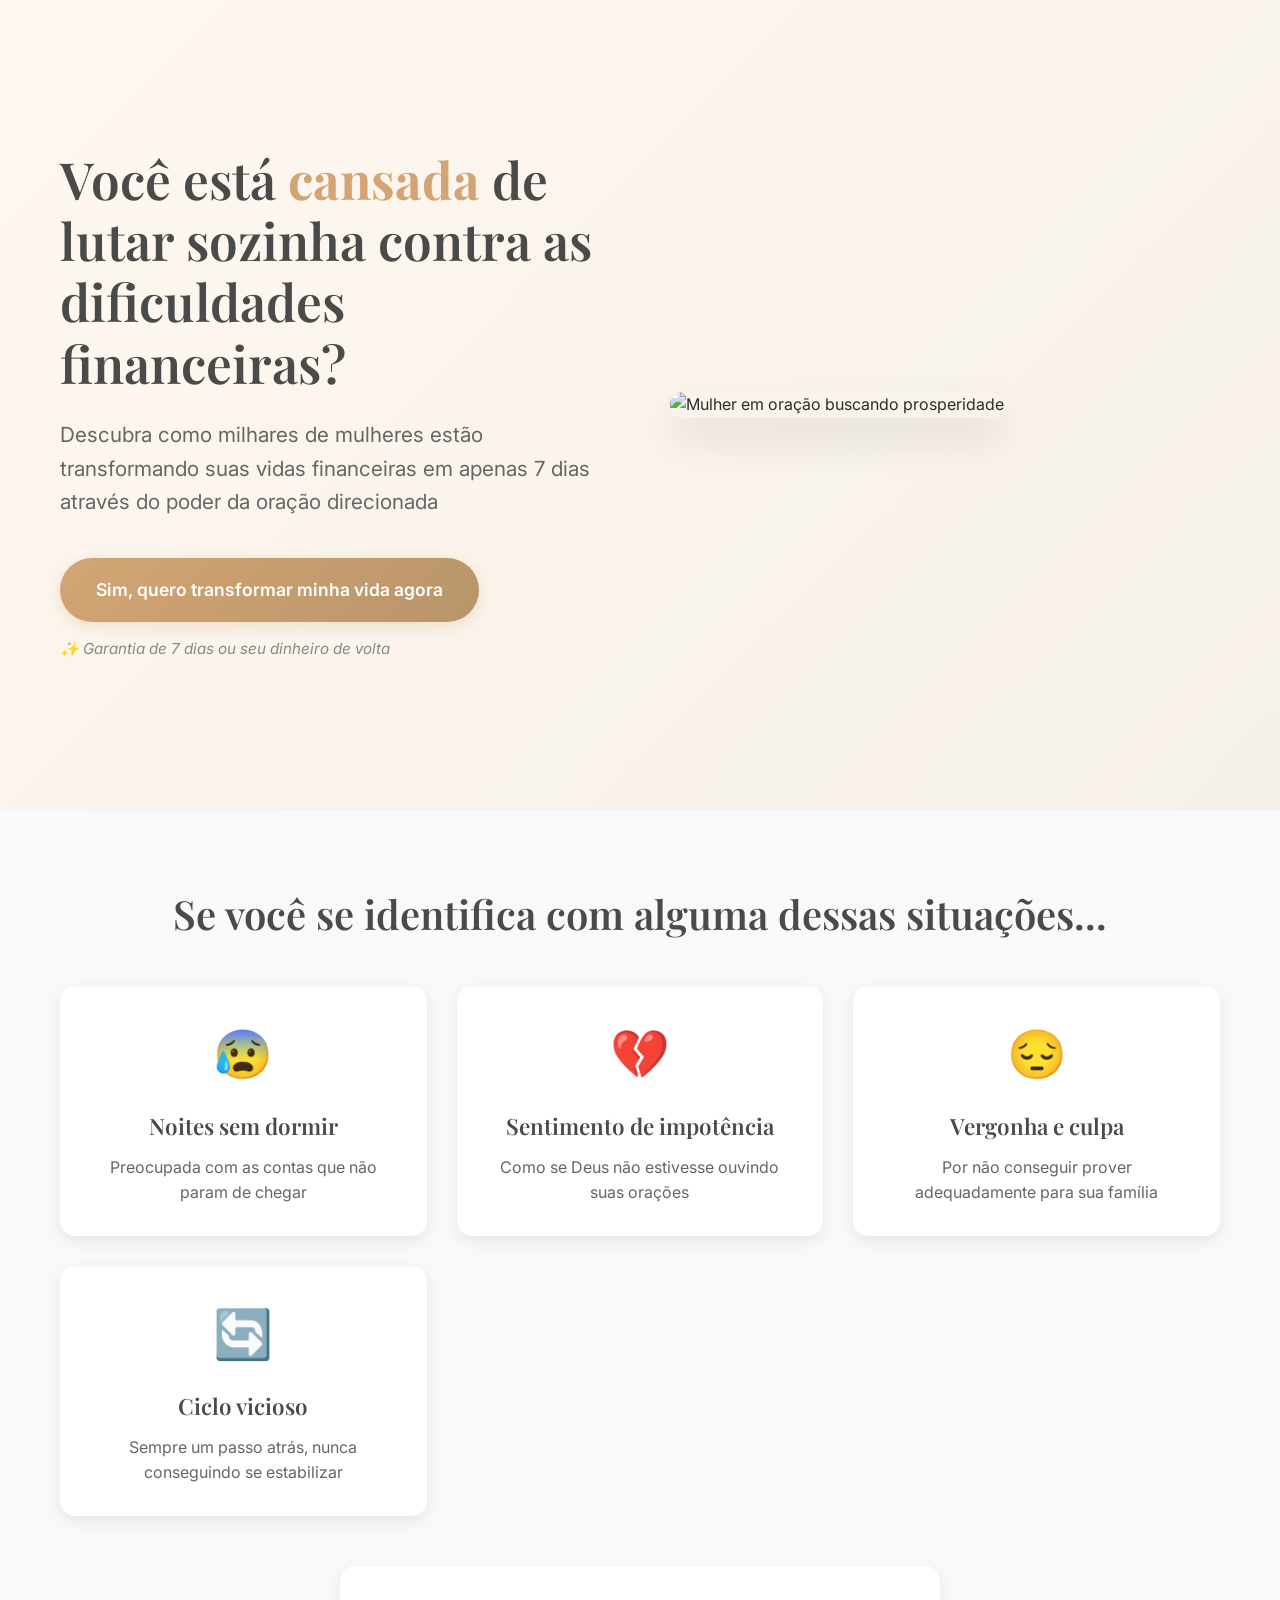
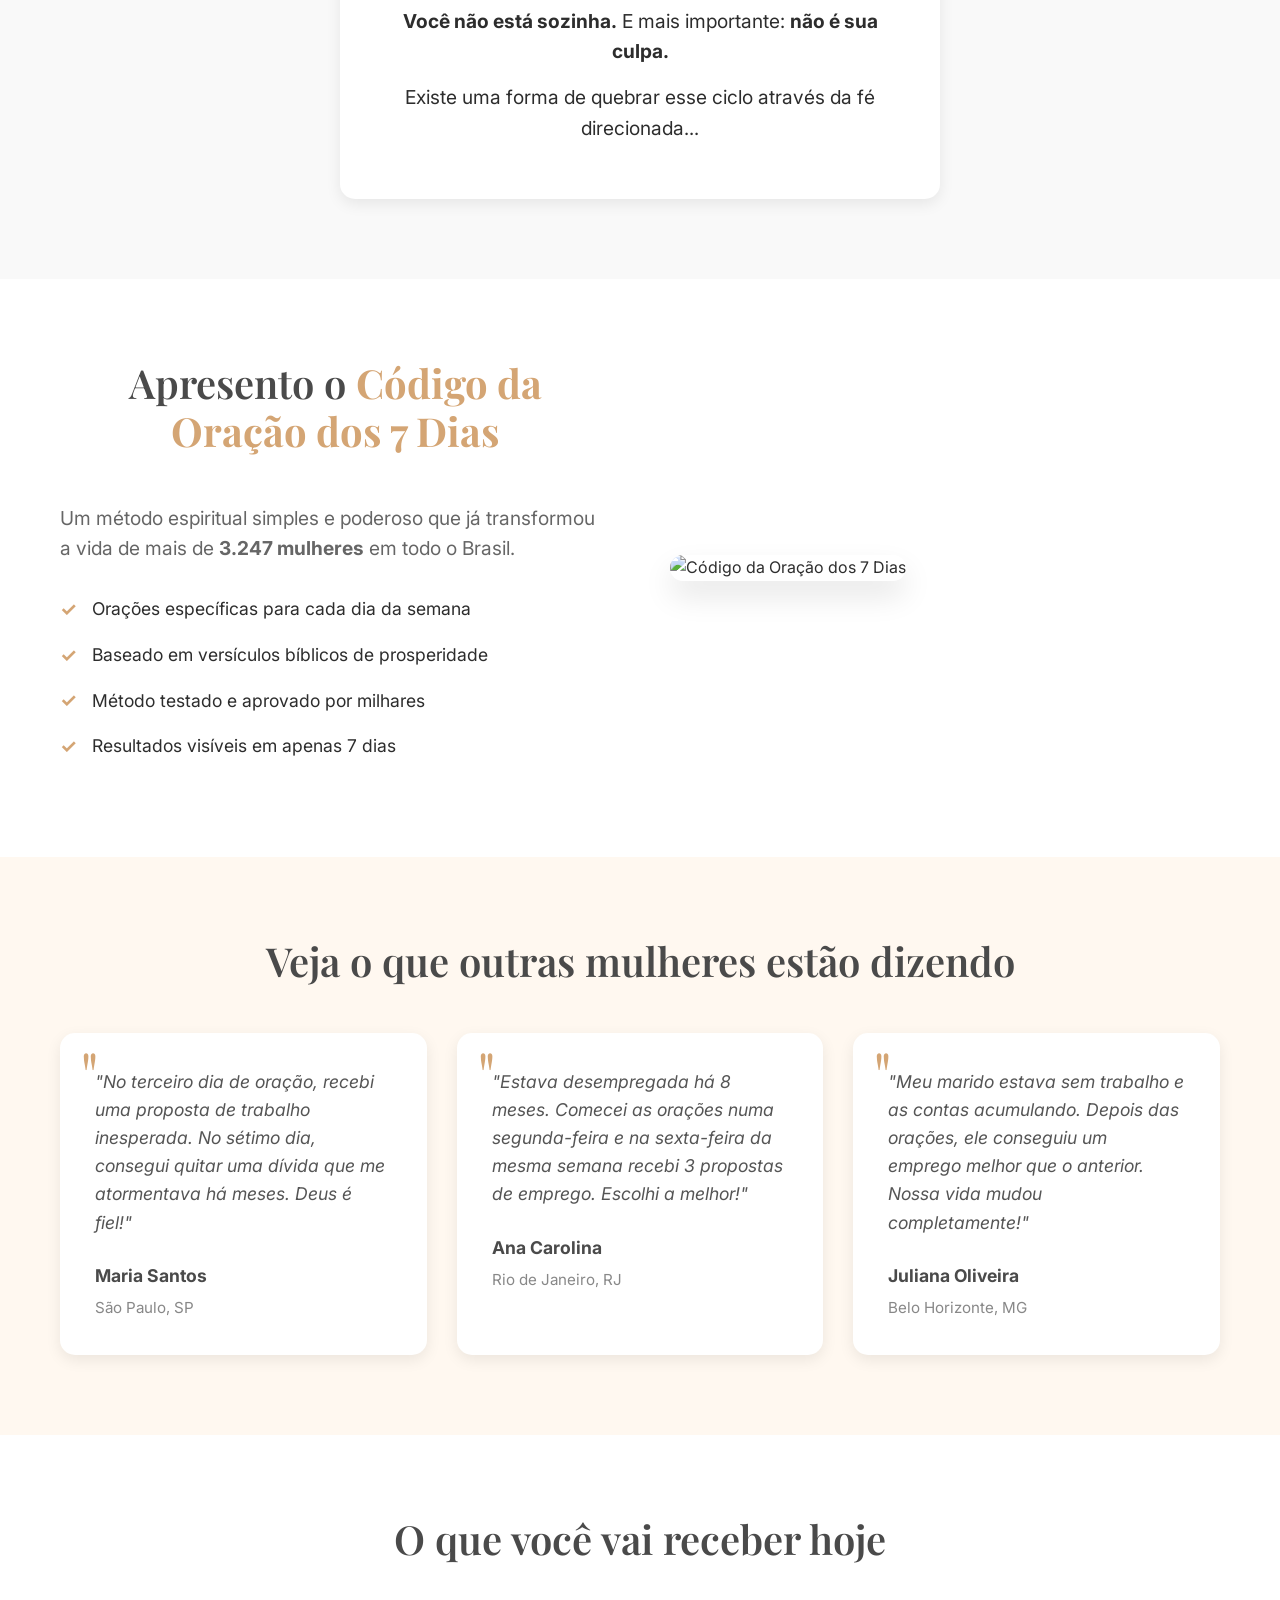
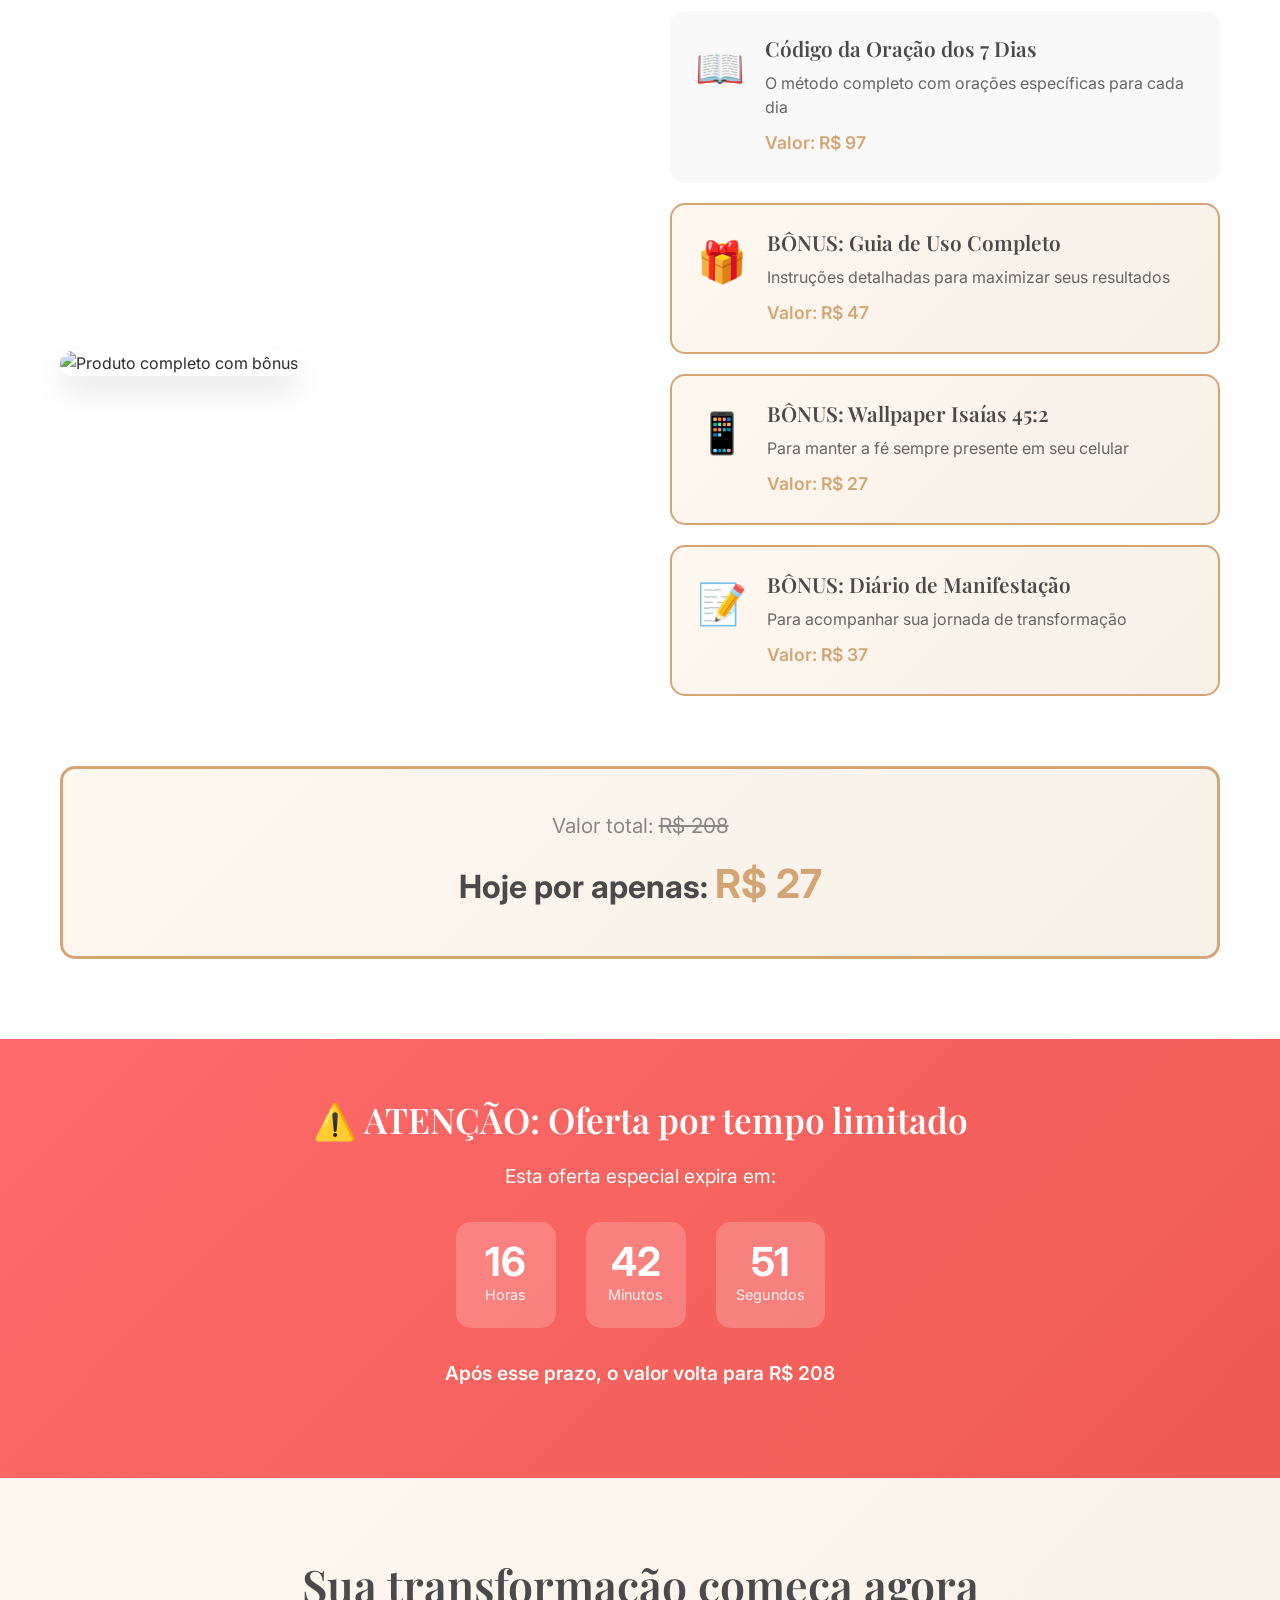
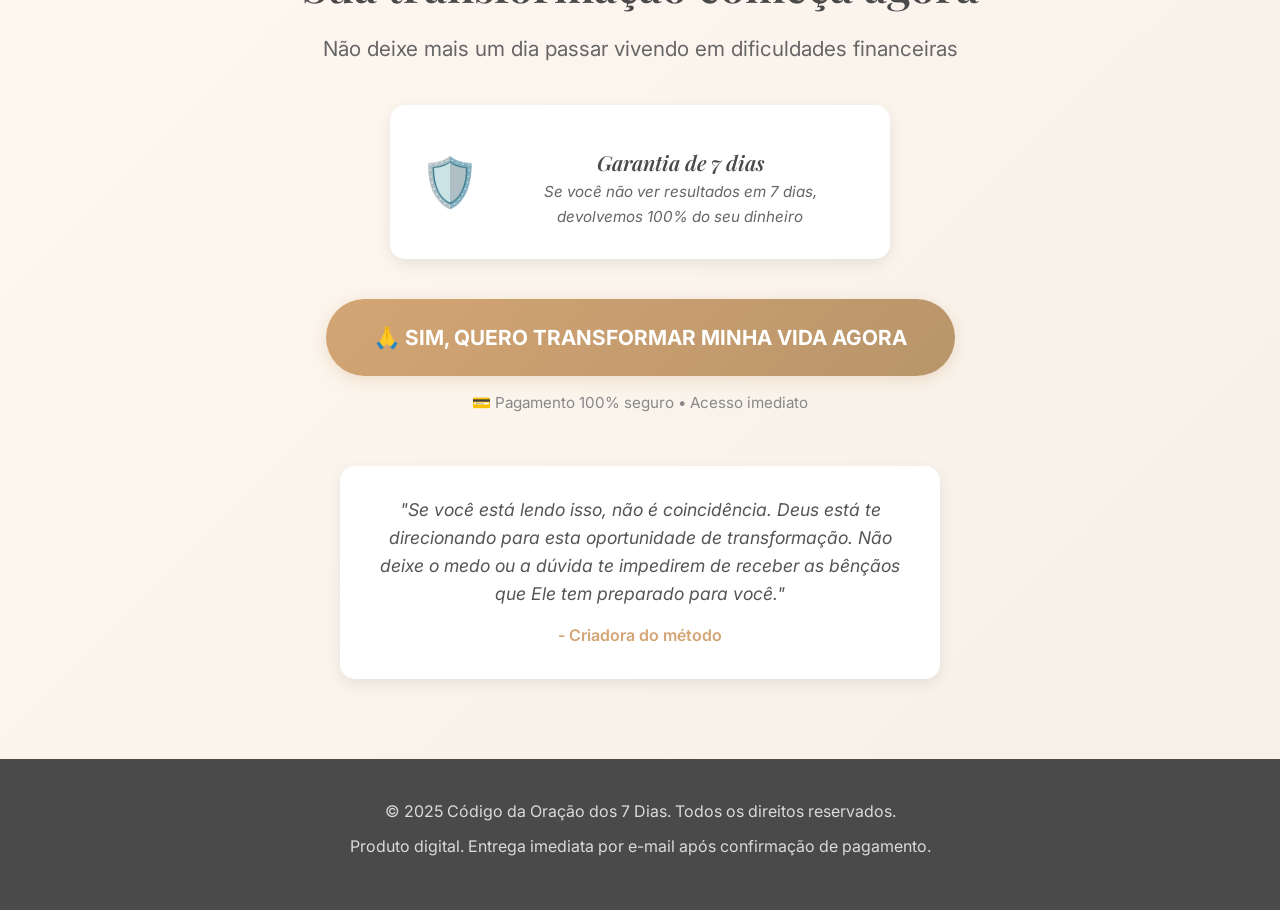
==== index.html @ 69d4fb16 "Add files via upload" ====
<!DOCTYPE html>
<html lang="pt-br">
<head>
    <meta charset="UTF-8">
    <meta name="viewport" content="width=device-width, initial-scale=1.0">
    <title>Código da Oração dos 7 Dias - Desbloqueie sua Prosperidade com Fé</title>
    <meta name="description" content="Transforme sua vida financeira em 7 dias através da fé. Método espiritual comprovado para mulheres que buscam prosperidade e libertação financeira.">
    <link rel="stylesheet" href="style.css">
    <link rel="preconnect" href="https://fonts.googleapis.com">
    <link rel="preconnect" href="https://fonts.gstatic.com" crossorigin>
    <link href="https://fonts.googleapis.com/css2?family=Inter:wght@300;400;500;600;700&family=Playfair+Display:wght@400;500;600;700&display=swap" rel="stylesheet">
</head>
<body>
    <!-- Header Hero Section -->
    <header class="hero">
        <div class="container">
            <div class="hero-content">
                <div class="hero-text">
                    <h1 class="hero-title">
                        Você está <span class="highlight">cansada</span> de lutar sozinha contra as dificuldades financeiras?
                    </h1>
                    <p class="hero-subtitle">
                        Descubra como milhares de mulheres estão transformando suas vidas financeiras em apenas 7 dias através do poder da oração direcionada
                    </p>
                    <div class="hero-cta">
                        <a href="#oferta" class="btn-primary">
                            Sim, quero transformar minha vida agora
                        </a>
                        <p class="guarantee-text">✨ Garantia de 7 dias ou seu dinheiro de volta</p>
                    </div>
                </div>
                <div class="hero-image">
                    <img src="images/mulher-orando.png" alt="Mulher em oração buscando prosperidade" class="hero-img">
                </div>
            </div>
        </div>
    </header>

    <!-- Problem Section -->
    <section class="problem">
        <div class="container">
            <h2 class="section-title">Se você se identifica com alguma dessas situações...</h2>
            <div class="problem-grid">
                <div class="problem-item">
                    <div class="problem-icon">😰</div>
                    <h3>Noites sem dormir</h3>
                    <p>Preocupada com as contas que não param de chegar</p>
                </div>
                <div class="problem-item">
                    <div class="problem-icon">💔</div>
                    <h3>Sentimento de impotência</h3>
                    <p>Como se Deus não estivesse ouvindo suas orações</p>
                </div>
                <div class="problem-item">
                    <div class="problem-icon">😔</div>
                    <h3>Vergonha e culpa</h3>
                    <p>Por não conseguir prover adequadamente para sua família</p>
                </div>
                <div class="problem-item">
                    <div class="problem-icon">🔄</div>
                    <h3>Ciclo vicioso</h3>
                    <p>Sempre um passo atrás, nunca conseguindo se estabilizar</p>
                </div>
            </div>
            <div class="problem-conclusion">
                <p><strong>Você não está sozinha.</strong> E mais importante: <strong>não é sua culpa.</strong></p>
                <p>Existe uma forma de quebrar esse ciclo através da fé direcionada...</p>
            </div>
        </div>
    </section>

    <!-- Solution Section -->
    <section class="solution">
        <div class="container">
            <div class="solution-content">
                <div class="solution-text">
                    <h2 class="section-title">Apresento o <span class="highlight">Código da Oração dos 7 Dias</span></h2>
                    <p class="solution-description">
                        Um método espiritual simples e poderoso que já transformou a vida de mais de <strong>3.247 mulheres</strong> em todo o Brasil.
                    </p>
                    <div class="solution-benefits">
                        <div class="benefit-item">
                            <span class="check">✓</span>
                            <span>Orações específicas para cada dia da semana</span>
                        </div>
                        <div class="benefit-item">
                            <span class="check">✓</span>
                            <span>Baseado em versículos bíblicos de prosperidade</span>
                        </div>
                        <div class="benefit-item">
                            <span class="check">✓</span>
                            <span>Método testado e aprovado por milhares</span>
                        </div>
                        <div class="benefit-item">
                            <span class="check">✓</span>
                            <span>Resultados visíveis em apenas 7 dias</span>
                        </div>
                    </div>
                </div>
                <div class="solution-image">
                    <img src="images/produto-principal.png" alt="Código da Oração dos 7 Dias" class="product-img">
                </div>
            </div>
        </div>
    </section>

    <!-- Testimonials Section -->
    <section class="testimonials">
        <div class="container">
            <h2 class="section-title">Veja o que outras mulheres estão dizendo</h2>
            <div class="testimonials-grid">
                <div class="testimonial">
                    <div class="testimonial-content">
                        <p>"No terceiro dia de oração, recebi uma proposta de trabalho inesperada. No sétimo dia, consegui quitar uma dívida que me atormentava há meses. Deus é fiel!"</p>
                    </div>
                    <div class="testimonial-author">
                        <div class="author-info">
                            <h4>Maria Santos</h4>
                            <span>São Paulo, SP</span>
                        </div>
                    </div>
                </div>
                <div class="testimonial">
                    <div class="testimonial-content">
                        <p>"Estava desempregada há 8 meses. Comecei as orações numa segunda-feira e na sexta-feira da mesma semana recebi 3 propostas de emprego. Escolhi a melhor!"</p>
                    </div>
                    <div class="testimonial-author">
                        <div class="author-info">
                            <h4>Ana Carolina</h4>
                            <span>Rio de Janeiro, RJ</span>
                        </div>
                    </div>
                </div>
                <div class="testimonial">
                    <div class="testimonial-content">
                        <p>"Meu marido estava sem trabalho e as contas acumulando. Depois das orações, ele conseguiu um emprego melhor que o anterior. Nossa vida mudou completamente!"</p>
                    </div>
                    <div class="testimonial-author">
                        <div class="author-info">
                            <h4>Juliana Oliveira</h4>
                            <span>Belo Horizonte, MG</span>
                        </div>
                    </div>
                </div>
            </div>
        </div>
    </section>

    <!-- What You Get Section -->
    <section class="what-you-get">
        <div class="container">
            <h2 class="section-title">O que você vai receber hoje</h2>
            <div class="products-showcase">
                <div class="main-product">
                    <img src="images/produto-completo.png" alt="Produto completo com bônus" class="showcase-img">
                </div>
                <div class="products-list">
                    <div class="product-item">
                        <div class="product-icon">📖</div>
                        <div class="product-details">
                            <h3>Código da Oração dos 7 Dias</h3>
                            <p>O método completo com orações específicas para cada dia</p>
                            <span class="product-value">Valor: R$ 97</span>
                        </div>
                    </div>
                    <div class="product-item bonus">
                        <div class="product-icon">🎁</div>
                        <div class="product-details">
                            <h3>BÔNUS: Guia de Uso Completo</h3>
                            <p>Instruções detalhadas para maximizar seus resultados</p>
                            <span class="product-value">Valor: R$ 47</span>
                        </div>
                    </div>
                    <div class="product-item bonus">
                        <div class="product-icon">📱</div>
                        <div class="product-details">
                            <h3>BÔNUS: Wallpaper Isaías 45:2</h3>
                            <p>Para manter a fé sempre presente em seu celular</p>
                            <span class="product-value">Valor: R$ 27</span>
                        </div>
                    </div>
                    <div class="product-item bonus">
                        <div class="product-icon">📝</div>
                        <div class="product-details">
                            <h3>BÔNUS: Diário de Manifestação</h3>
                            <p>Para acompanhar sua jornada de transformação</p>
                            <span class="product-value">Valor: R$ 37</span>
                        </div>
                    </div>
                </div>
            </div>
            <div class="total-value">
                <p class="original-price">Valor total: <span class="strike">R$ 208</span></p>
                <p class="current-price">Hoje por apenas: <span class="price">R$ 27</span></p>
            </div>
        </div>
    </section>

    <!-- Urgency Section -->
    <section class="urgency">
        <div class="container">
            <div class="urgency-content">
                <h2>⚠️ ATENÇÃO: Oferta por tempo limitado</h2>
                <p>Esta oferta especial expira em:</p>
                <div class="countdown">
                    <div class="countdown-item">
                        <span class="countdown-number" id="hours">23</span>
                        <span class="countdown-label">Horas</span>
                    </div>
                    <div class="countdown-item">
                        <span class="countdown-number" id="minutes">59</span>
                        <span class="countdown-label">Minutos</span>
                    </div>
                    <div class="countdown-item">
                        <span class="countdown-number" id="seconds">59</span>
                        <span class="countdown-label">Segundos</span>
                    </div>
                </div>
                <p class="urgency-warning">Após esse prazo, o valor volta para R$ 208</p>
            </div>
        </div>
    </section>

    <!-- Final CTA Section -->
    <section class="final-cta" id="oferta">
        <div class="container">
            <div class="cta-content">
                <h2>Sua transformação começa agora</h2>
                <p>Não deixe mais um dia passar vivendo em dificuldades financeiras</p>
                
                <div class="guarantee-box">
                    <div class="guarantee-icon">🛡️</div>
                    <div class="guarantee-text">
                        <h3>Garantia de 7 dias</h3>
                        <p>Se você não ver resultados em 7 dias, devolvemos 100% do seu dinheiro</p>
                    </div>
                </div>

                <div class="cta-buttons">
                    <a href="https://pay.kirvano.com/52cb859c-5bb2-492b-a7cf-c7e93148ccee" class="btn-primary large">
                        🙏 SIM, QUERO TRANSFORMAR MINHA VIDA AGORA
                    </a>
                    <p class="payment-info">💳 Pagamento 100% seguro • Acesso imediato</p>
                </div>

                <div class="final-testimonial">
                    <p><em>"Se você está lendo isso, não é coincidência. Deus está te direcionando para esta oportunidade de transformação. Não deixe o medo ou a dúvida te impedirem de receber as bênçãos que Ele tem preparado para você."</em></p>
                    <span>- Criadora do método</span>
                </div>
            </div>
        </div>
    </section>

    <!-- Footer -->
    <footer class="footer">
        <div class="container">
            <p>© 2025 Código da Oração dos 7 Dias. Todos os direitos reservados.</p>
            <p>Produto digital. Entrega imediata por e-mail após confirmação de pagamento.</p>
        </div>
    </footer>

    <script>
        // Countdown timer
        function updateCountdown() {
            const now = new Date().getTime();
            const tomorrow = new Date();
            tomorrow.setDate(tomorrow.getDate() + 1);
            tomorrow.setHours(0, 0, 0, 0);
            const distance = tomorrow.getTime() - now;

            const hours = Math.floor((distance % (1000 * 60 * 60 * 24)) / (1000 * 60 * 60));
            const minutes = Math.floor((distance % (1000 * 60 * 60)) / (1000 * 60));
            const seconds = Math.floor((distance % (1000 * 60)) / 1000);

            document.getElementById("hours").innerHTML = hours.toString().padStart(2, '0');
            document.getElementById("minutes").innerHTML = minutes.toString().padStart(2, '0');
            document.getElementById("seconds").innerHTML = seconds.toString().padStart(2, '0');
        }

        // Update countdown every second
        setInterval(updateCountdown, 1000);
        updateCountdown();

        // Smooth scrolling for anchor links
        document.querySelectorAll('a[href^="#"]').forEach(anchor => {
            anchor.addEventListener('click', function (e) {
                e.preventDefault();
                document.querySelector(this.getAttribute('href')).scrollIntoView({
                    behavior: 'smooth'
                });
            });
        });
    </script>
</body>
</html>
---- style.css ----
/* Reset e configurações base */
* {
    margin: 0;
    padding: 0;
    box-sizing: border-box;
}

body {
    font-family: 'Inter', sans-serif;
    line-height: 1.6;
    color: #2d2d2d;
    background-color: #fefefe;
}

.container {
    max-width: 1200px;
    margin: 0 auto;
    padding: 0 20px;
}

/* Typography */
h1, h2, h3 {
    font-family: 'Playfair Display', serif;
    font-weight: 600;
    line-height: 1.2;
}

.section-title {
    font-size: 2.5rem;
    text-align: center;
    margin-bottom: 3rem;
    color: #4a4a4a;
}

.highlight {
    color: #d4a574;
    font-weight: 700;
}

/* Buttons */
.btn-primary {
    display: inline-block;
    background: linear-gradient(135deg, #d4a574 0%, #b8956a 100%);
    color: white;
    padding: 18px 36px;
    border-radius: 50px;
    text-decoration: none;
    font-weight: 600;
    font-size: 1.1rem;
    text-align: center;
    transition: all 0.3s ease;
    box-shadow: 0 4px 15px rgba(212, 165, 116, 0.3);
    border: none;
    cursor: pointer;
}

.btn-primary:hover {
    transform: translateY(-2px);
    box-shadow: 0 6px 20px rgba(212, 165, 116, 0.4);
    background: linear-gradient(135deg, #b8956a 0%, #d4a574 100%);
}

.btn-primary.large {
    padding: 22px 48px;
    font-size: 1.3rem;
    font-weight: 700;
}

/* Hero Section */
.hero {
    background: linear-gradient(135deg, #fff8f0 0%, #f5f0e8 100%);
    padding: 80px 0;
    min-height: 90vh;
    display: flex;
    align-items: center;
}

.hero-content {
    display: grid;
    grid-template-columns: 1fr 1fr;
    gap: 60px;
    align-items: center;
}

.hero-title {
    font-size: 3.2rem;
    margin-bottom: 1.5rem;
    color: #4a4a4a;
}

.hero-subtitle {
    font-size: 1.3rem;
    margin-bottom: 2.5rem;
    color: #666;
    line-height: 1.6;
}

.hero-cta {
    text-align: left;
}

.guarantee-text {
    margin-top: 15px;
    font-size: 0.95rem;
    color: #888;
    font-style: italic;
}

.hero-img {
    width: 100%;
    max-width: 500px;
    border-radius: 20px;
    box-shadow: 0 20px 40px rgba(0,0,0,0.1);
}

/* Problem Section */
.problem {
    padding: 80px 0;
    background: #f9f9f9;
}

.problem-grid {
    display: grid;
    grid-template-columns: repeat(auto-fit, minmax(280px, 1fr));
    gap: 30px;
    margin-bottom: 50px;
}

.problem-item {
    background: white;
    padding: 30px;
    border-radius: 15px;
    text-align: center;
    box-shadow: 0 5px 15px rgba(0,0,0,0.08);
    transition: transform 0.3s ease;
}

.problem-item:hover {
    transform: translateY(-5px);
}

.problem-icon {
    font-size: 3rem;
    margin-bottom: 20px;
}

.problem-item h3 {
    font-size: 1.4rem;
    margin-bottom: 15px;
    color: #4a4a4a;
}

.problem-item p {
    color: #666;
    line-height: 1.6;
}

.problem-conclusion {
    text-align: center;
    max-width: 600px;
    margin: 0 auto;
    padding: 40px;
    background: white;
    border-radius: 15px;
    box-shadow: 0 5px 15px rgba(0,0,0,0.08);
}

.problem-conclusion p {
    font-size: 1.2rem;
    margin-bottom: 15px;
}

/* Solution Section */
.solution {
    padding: 80px 0;
    background: white;
}

.solution-content {
    display: grid;
    grid-template-columns: 1fr 1fr;
    gap: 60px;
    align-items: center;
}

.solution-description {
    font-size: 1.2rem;
    margin-bottom: 30px;
    color: #666;
}

.solution-benefits {
    space-y: 15px;
}

.benefit-item {
    display: flex;
    align-items: center;
    margin-bottom: 15px;
    font-size: 1.1rem;
}

.check {
    color: #d4a574;
    font-weight: bold;
    margin-right: 15px;
    font-size: 1.2rem;
}

.product-img {
    width: 100%;
    max-width: 450px;
    border-radius: 15px;
    box-shadow: 0 15px 30px rgba(0,0,0,0.1);
}

/* Testimonials Section */
.testimonials {
    padding: 80px 0;
    background: #fff8f0;
}

.testimonials-grid {
    display: grid;
    grid-template-columns: repeat(auto-fit, minmax(350px, 1fr));
    gap: 30px;
}

.testimonial {
    background: white;
    padding: 35px;
    border-radius: 15px;
    box-shadow: 0 5px 15px rgba(0,0,0,0.08);
    position: relative;
}

.testimonial::before {
    content: '"';
    position: absolute;
    top: -10px;
    left: 20px;
    font-size: 4rem;
    color: #d4a574;
    font-family: 'Playfair Display', serif;
}

.testimonial-content p {
    font-size: 1.1rem;
    line-height: 1.6;
    margin-bottom: 25px;
    color: #555;
    font-style: italic;
}

.testimonial-author h4 {
    font-size: 1.1rem;
    color: #4a4a4a;
    margin-bottom: 5px;
}

.testimonial-author span {
    color: #888;
    font-size: 0.95rem;
}

/* What You Get Section */
.what-you-get {
    padding: 80px 0;
    background: white;
}

.products-showcase {
    display: grid;
    grid-template-columns: 1fr 1fr;
    gap: 60px;
    align-items: center;
    margin-bottom: 50px;
}

.showcase-img {
    width: 100%;
    max-width: 500px;
    border-radius: 15px;
    box-shadow: 0 15px 30px rgba(0,0,0,0.1);
}

.product-item {
    display: flex;
    align-items: flex-start;
    padding: 25px;
    background: #f9f9f9;
    border-radius: 15px;
    margin-bottom: 20px;
    transition: all 0.3s ease;
}

.product-item:hover {
    background: #f0f0f0;
    transform: translateX(5px);
}

.product-item.bonus {
    background: linear-gradient(135deg, #fff8f0 0%, #f5f0e8 100%);
    border: 2px solid #d4a574;
}

.product-icon {
    font-size: 2.5rem;
    margin-right: 20px;
    flex-shrink: 0;
}

.product-details h3 {
    font-size: 1.3rem;
    margin-bottom: 10px;
    color: #4a4a4a;
}

.product-details p {
    color: #666;
    margin-bottom: 10px;
    line-height: 1.5;
}

.product-value {
    font-weight: 600;
    color: #d4a574;
    font-size: 1.1rem;
}

.total-value {
    text-align: center;
    padding: 40px;
    background: linear-gradient(135deg, #fff8f0 0%, #f5f0e8 100%);
    border-radius: 15px;
    border: 3px solid #d4a574;
}

.original-price {
    font-size: 1.3rem;
    color: #888;
    margin-bottom: 10px;
}

.strike {
    text-decoration: line-through;
}

.current-price {
    font-size: 2rem;
    font-weight: 700;
    color: #4a4a4a;
}

.price {
    color: #d4a574;
    font-size: 2.5rem;
}

/* Urgency Section */
.urgency {
    padding: 60px 0;
    background: linear-gradient(135deg, #ff6b6b 0%, #ee5a52 100%);
    color: white;
    text-align: center;
}

.urgency-content h2 {
    font-size: 2.2rem;
    margin-bottom: 20px;
}

.urgency-content p {
    font-size: 1.2rem;
    margin-bottom: 30px;
}

.countdown {
    display: flex;
    justify-content: center;
    gap: 30px;
    margin-bottom: 30px;
}

.countdown-item {
    background: rgba(255,255,255,0.2);
    padding: 20px;
    border-radius: 15px;
    min-width: 100px;
}

.countdown-number {
    display: block;
    font-size: 2.5rem;
    font-weight: 700;
    line-height: 1;
}

.countdown-label {
    font-size: 0.9rem;
    opacity: 0.9;
}

.urgency-warning {
    font-size: 1.1rem;
    font-weight: 600;
}

/* Final CTA Section */
.final-cta {
    padding: 80px 0;
    background: linear-gradient(135deg, #fff8f0 0%, #f5f0e8 100%);
    text-align: center;
}

.cta-content h2 {
    font-size: 2.8rem;
    margin-bottom: 20px;
    color: #4a4a4a;
}

.cta-content > p {
    font-size: 1.3rem;
    margin-bottom: 40px;
    color: #666;
}

.guarantee-box {
    display: flex;
    align-items: center;
    justify-content: center;
    gap: 20px;
    background: white;
    padding: 30px;
    border-radius: 15px;
    margin: 40px auto;
    max-width: 500px;
    box-shadow: 0 5px 15px rgba(0,0,0,0.08);
}

.guarantee-icon {
    font-size: 3rem;
}

.guarantee-text h3 {
    font-size: 1.3rem;
    margin-bottom: 5px;
    color: #4a4a4a;
}

.guarantee-text p {
    color: #666;
    font-size: 0.95rem;
}

.cta-buttons {
    margin: 40px 0;
}

.payment-info {
    margin-top: 15px;
    color: #888;
    font-size: 0.95rem;
}

.final-testimonial {
    max-width: 600px;
    margin: 50px auto 0;
    padding: 30px;
    background: white;
    border-radius: 15px;
    box-shadow: 0 5px 15px rgba(0,0,0,0.08);
}

.final-testimonial p {
    font-size: 1.1rem;
    line-height: 1.6;
    color: #555;
    margin-bottom: 15px;
}

.final-testimonial span {
    color: #d4a574;
    font-weight: 600;
}

/* Footer */
.footer {
    padding: 40px 0;
    background: #4a4a4a;
    color: white;
    text-align: center;
}

.footer p {
    margin-bottom: 10px;
    opacity: 0.8;
}

/* Responsive Design */
@media (max-width: 768px) {
    .container {
        padding: 0 15px;
    }
    
    .hero-content,
    .solution-content,
    .products-showcase {
        grid-template-columns: 1fr;
        gap: 40px;
    }
    
    .hero-title {
        font-size: 2.2rem;
    }
    
    .section-title {
        font-size: 2rem;
    }
    
    .hero-subtitle {
        font-size: 1.1rem;
    }
    
    .problem-grid {
        grid-template-columns: 1fr;
    }
    
    .testimonials-grid {
        grid-template-columns: 1fr;
    }
    
    .countdown {
        gap: 15px;
    }
    
    .countdown-item {
        min-width: 80px;
        padding: 15px;
    }
    
    .countdown-number {
        font-size: 2rem;
    }
    
    .btn-primary {
        padding: 16px 28px;
        font-size: 1rem;
    }
    
    .btn-primary.large {
        padding: 18px 32px;
        font-size: 1.1rem;
    }
    
    .cta-content h2 {
        font-size: 2.2rem;
    }
    
    .guarantee-box {
        flex-direction: column;
        text-align: center;
    }
}

@media (max-width: 480px) {
    .hero {
        padding: 60px 0;
    }
    
    .hero-title {
        font-size: 1.8rem;
    }
    
    .section-title {
        font-size: 1.6rem;
    }
    
    .problem-item,
    .testimonial {
        padding: 25px;
    }
    
    .product-item {
        padding: 20px;
    }
    
    .countdown {
        flex-wrap: wrap;
        gap: 10px;
    }
    
    .countdown-item {
        min-width: 70px;
        padding: 12px;
    }
}

/* Animations */
@keyframes fadeInUp {
    from {
        opacity: 0;
        transform: translateY(30px);
    }
    to {
        opacity: 1;
        transform: translateY(0);
    }
}

.hero-content,
.problem-item,
.testimonial,
.product-item {
    animation: fadeInUp 0.6s ease-out;
}

/* Scroll behavior */
html {
    scroll-behavior: smooth;
}
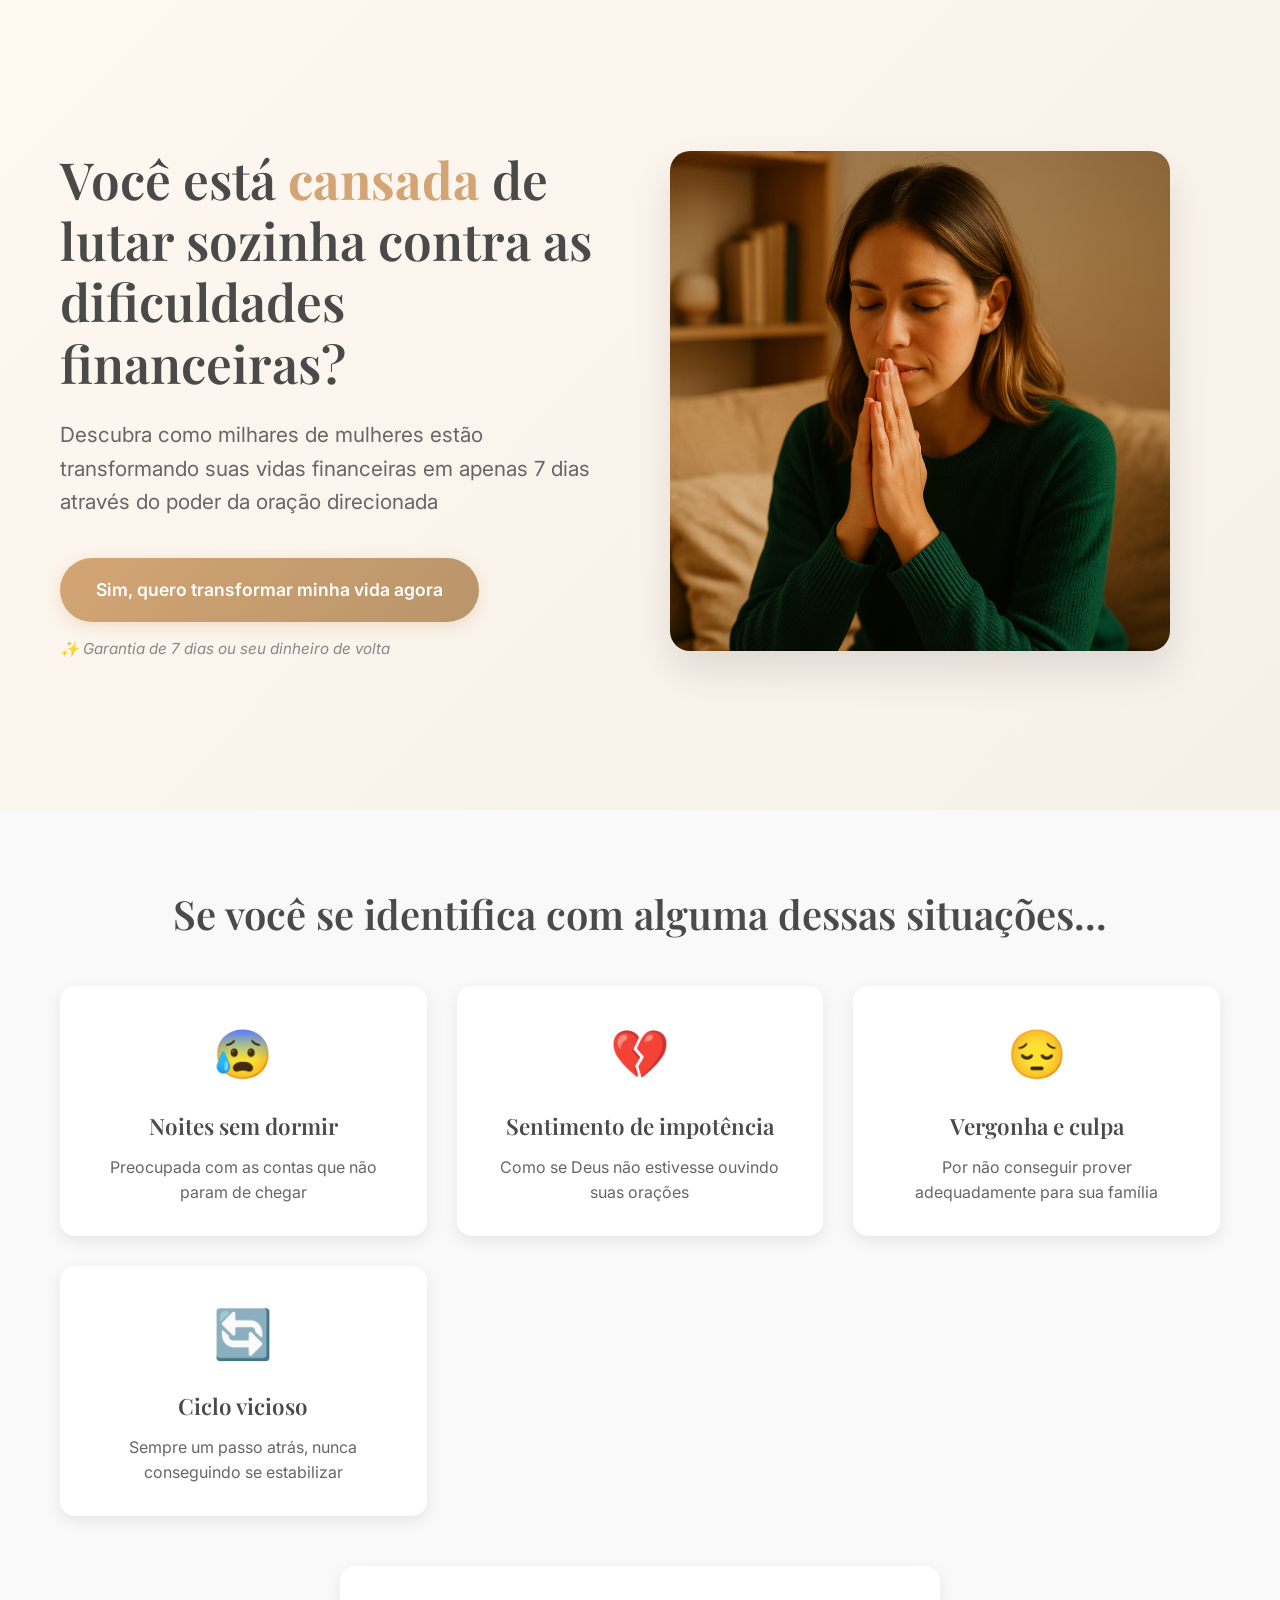
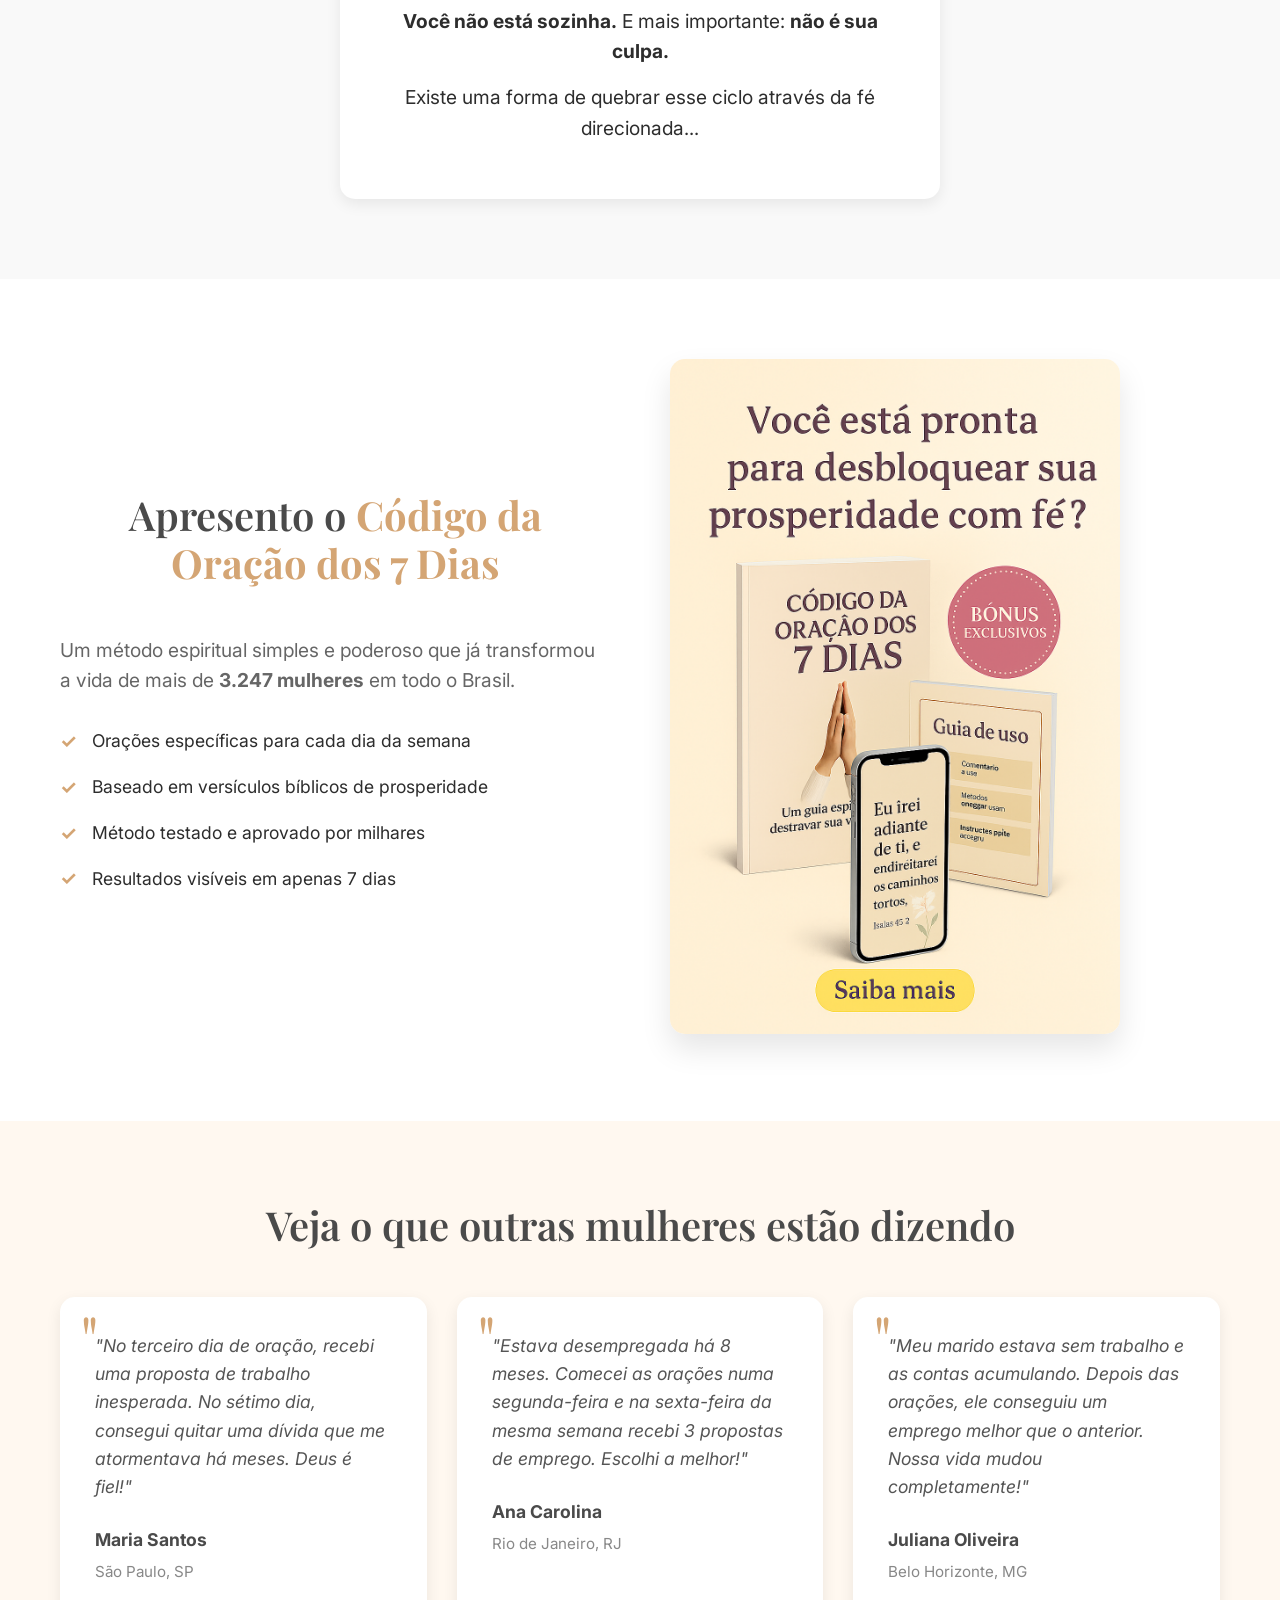
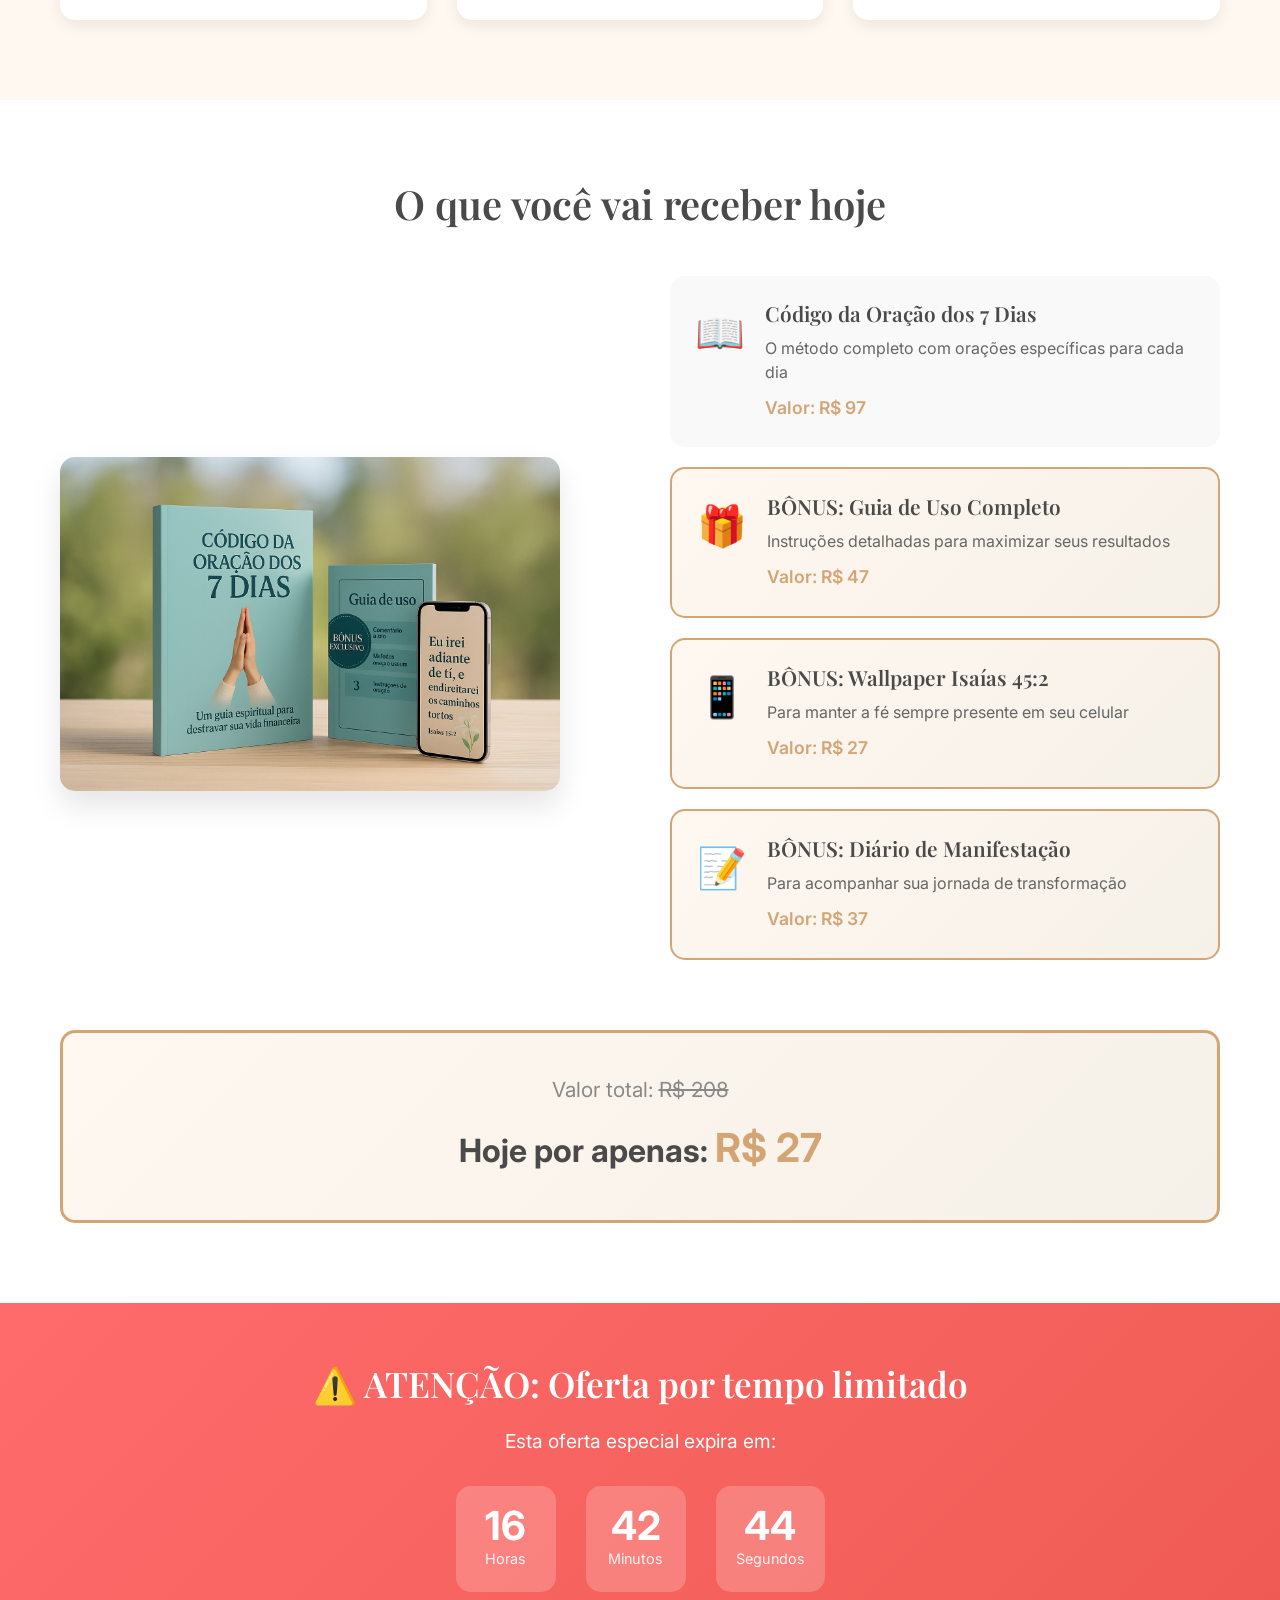
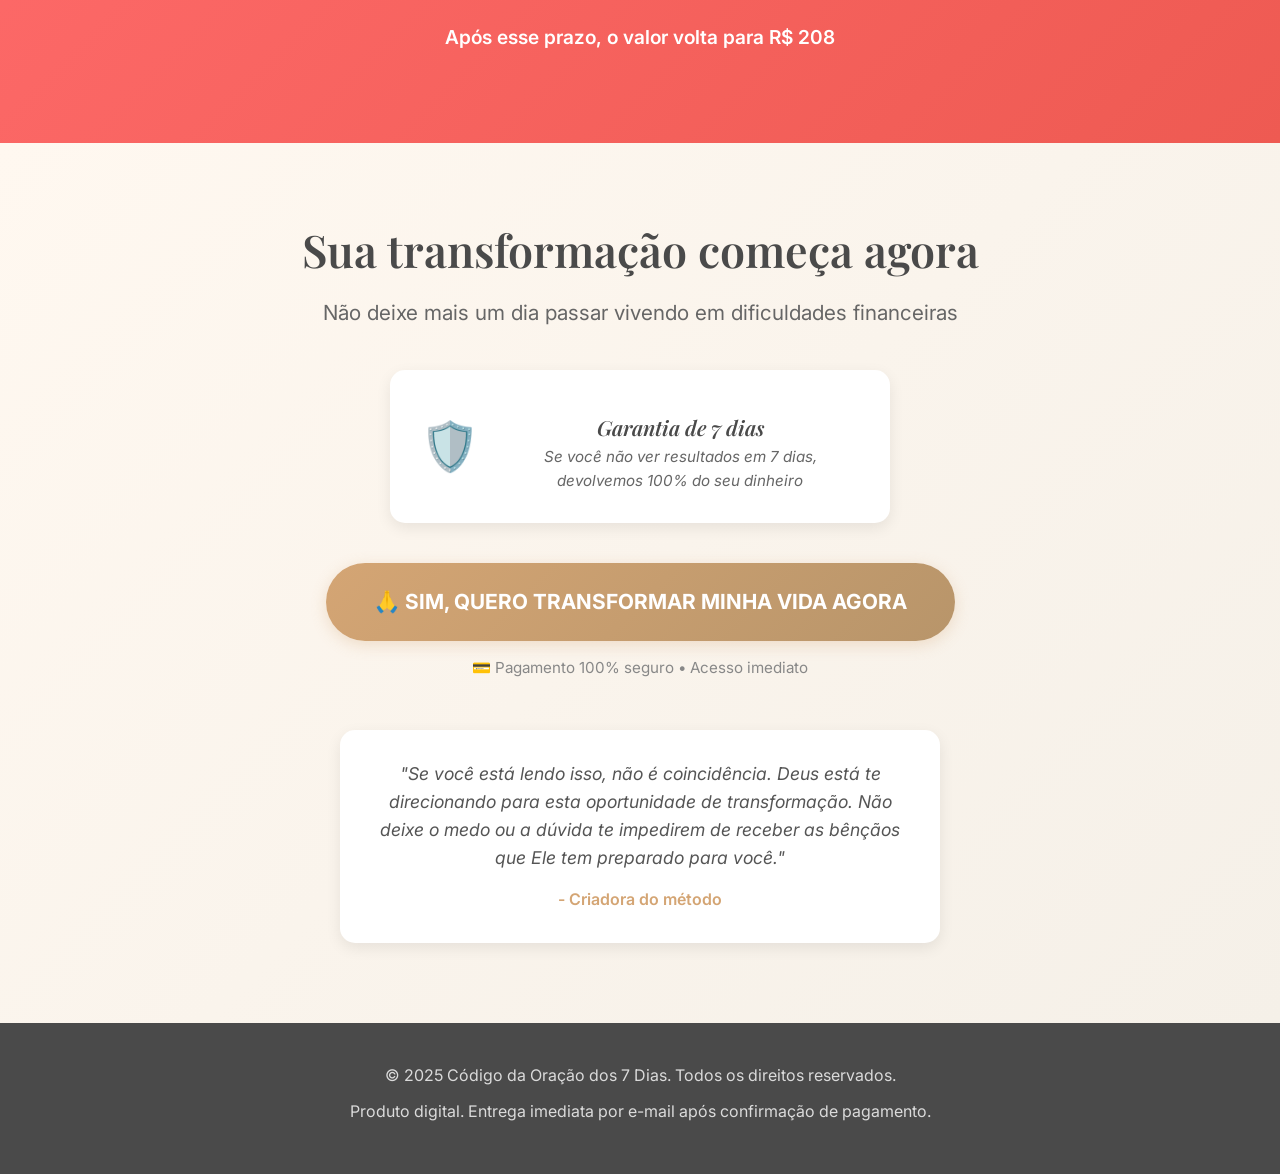
==== commit 7c712fb1: "Add files via upload" ====
--- a/index.html
+++ b/index.html
@@ -30,7 +30,7 @@
                     </div>
                 </div>
                 <div class="hero-image">
-                    <img src="images/mulher-orando.png" alt="Mulher em oração buscando prosperidade" class="hero-img">
+                    <img src="mulher-orando.png" alt="Mulher em oração buscando prosperidade" class="hero-img">
                 </div>
             </div>
         </div>
@@ -98,7 +98,7 @@
                     </div>
                 </div>
                 <div class="solution-image">
-                    <img src="images/produto-principal.png" alt="Código da Oração dos 7 Dias" class="product-img">
+                    <img src="produto-principal.png" alt="Código da Oração dos 7 Dias" class="product-img">
                 </div>
             </div>
         </div>
@@ -152,7 +152,7 @@
             <h2 class="section-title">O que você vai receber hoje</h2>
             <div class="products-showcase">
                 <div class="main-product">
-                    <img src="images/produto-completo.png" alt="Produto completo com bônus" class="showcase-img">
+                    <img src="produto-completo.png" alt="Produto completo com bônus" class="showcase-img">
                 </div>
                 <div class="products-list">
                     <div class="product-item">
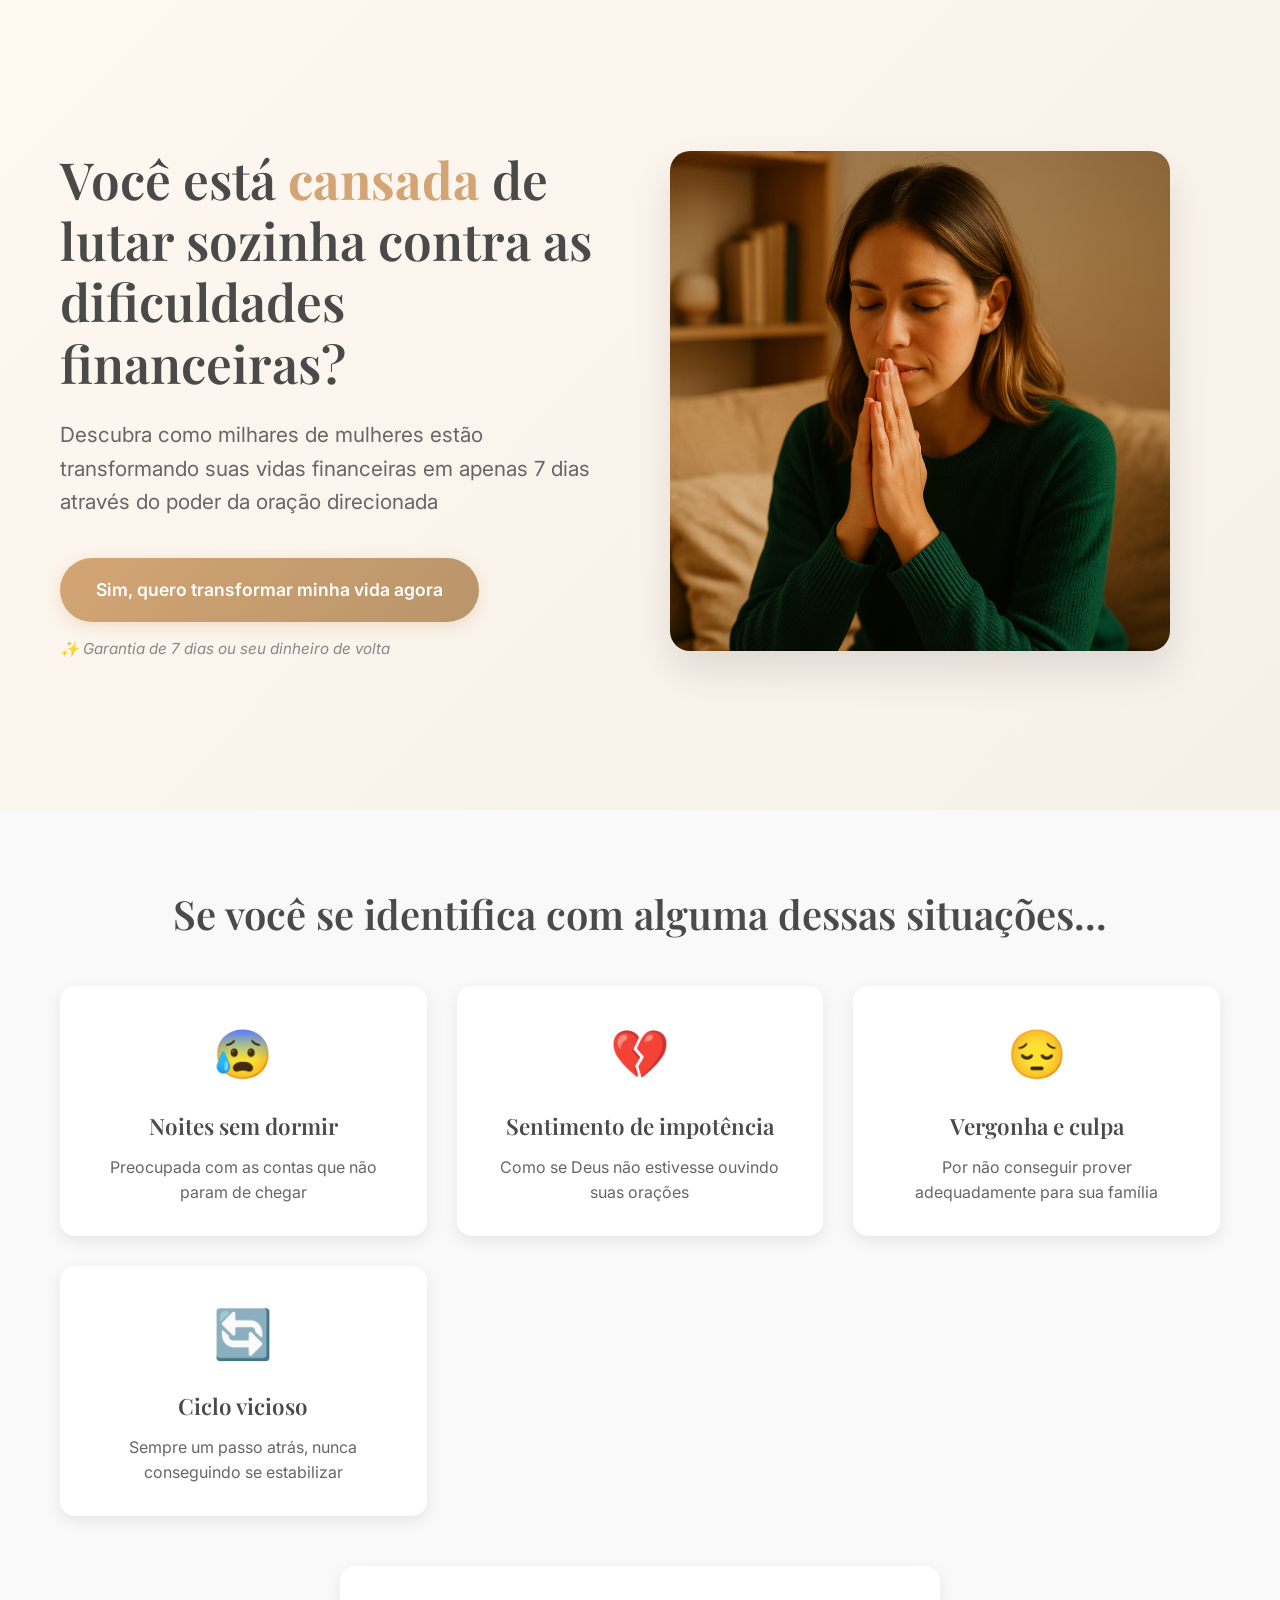
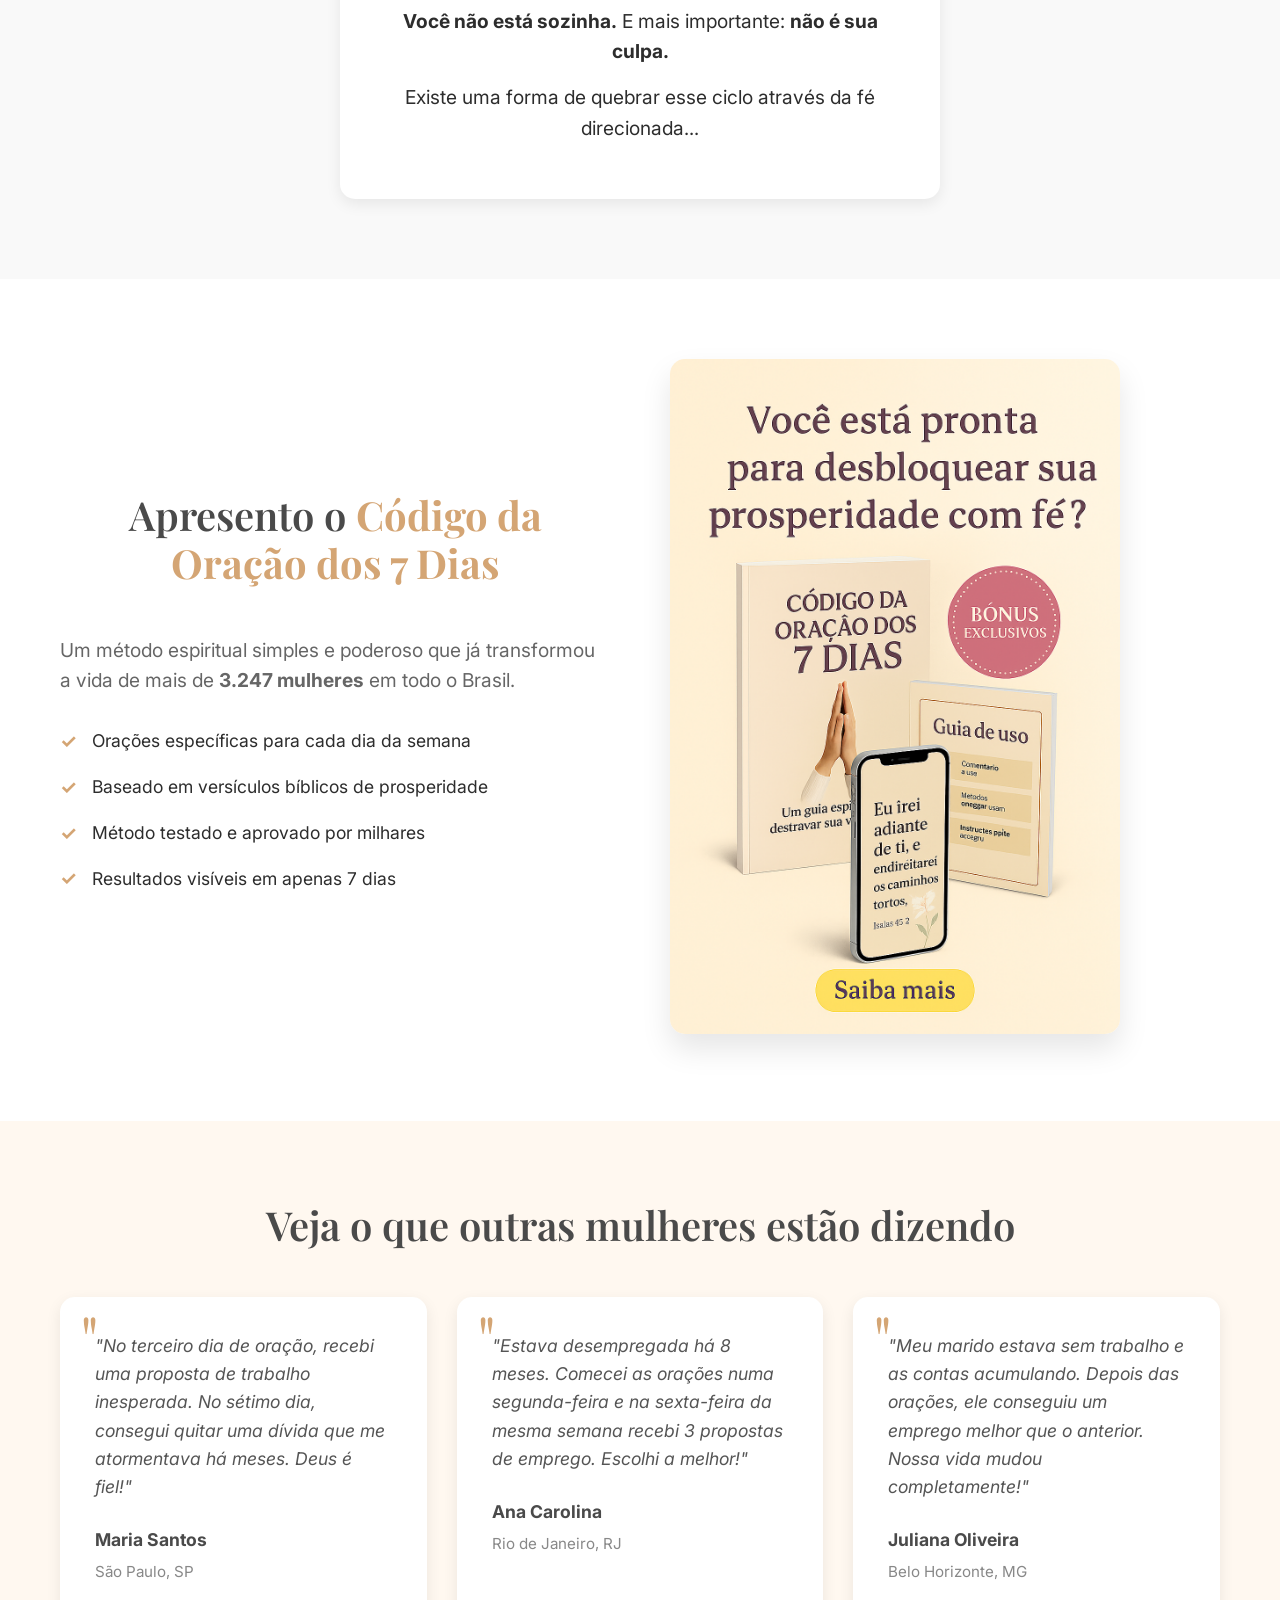
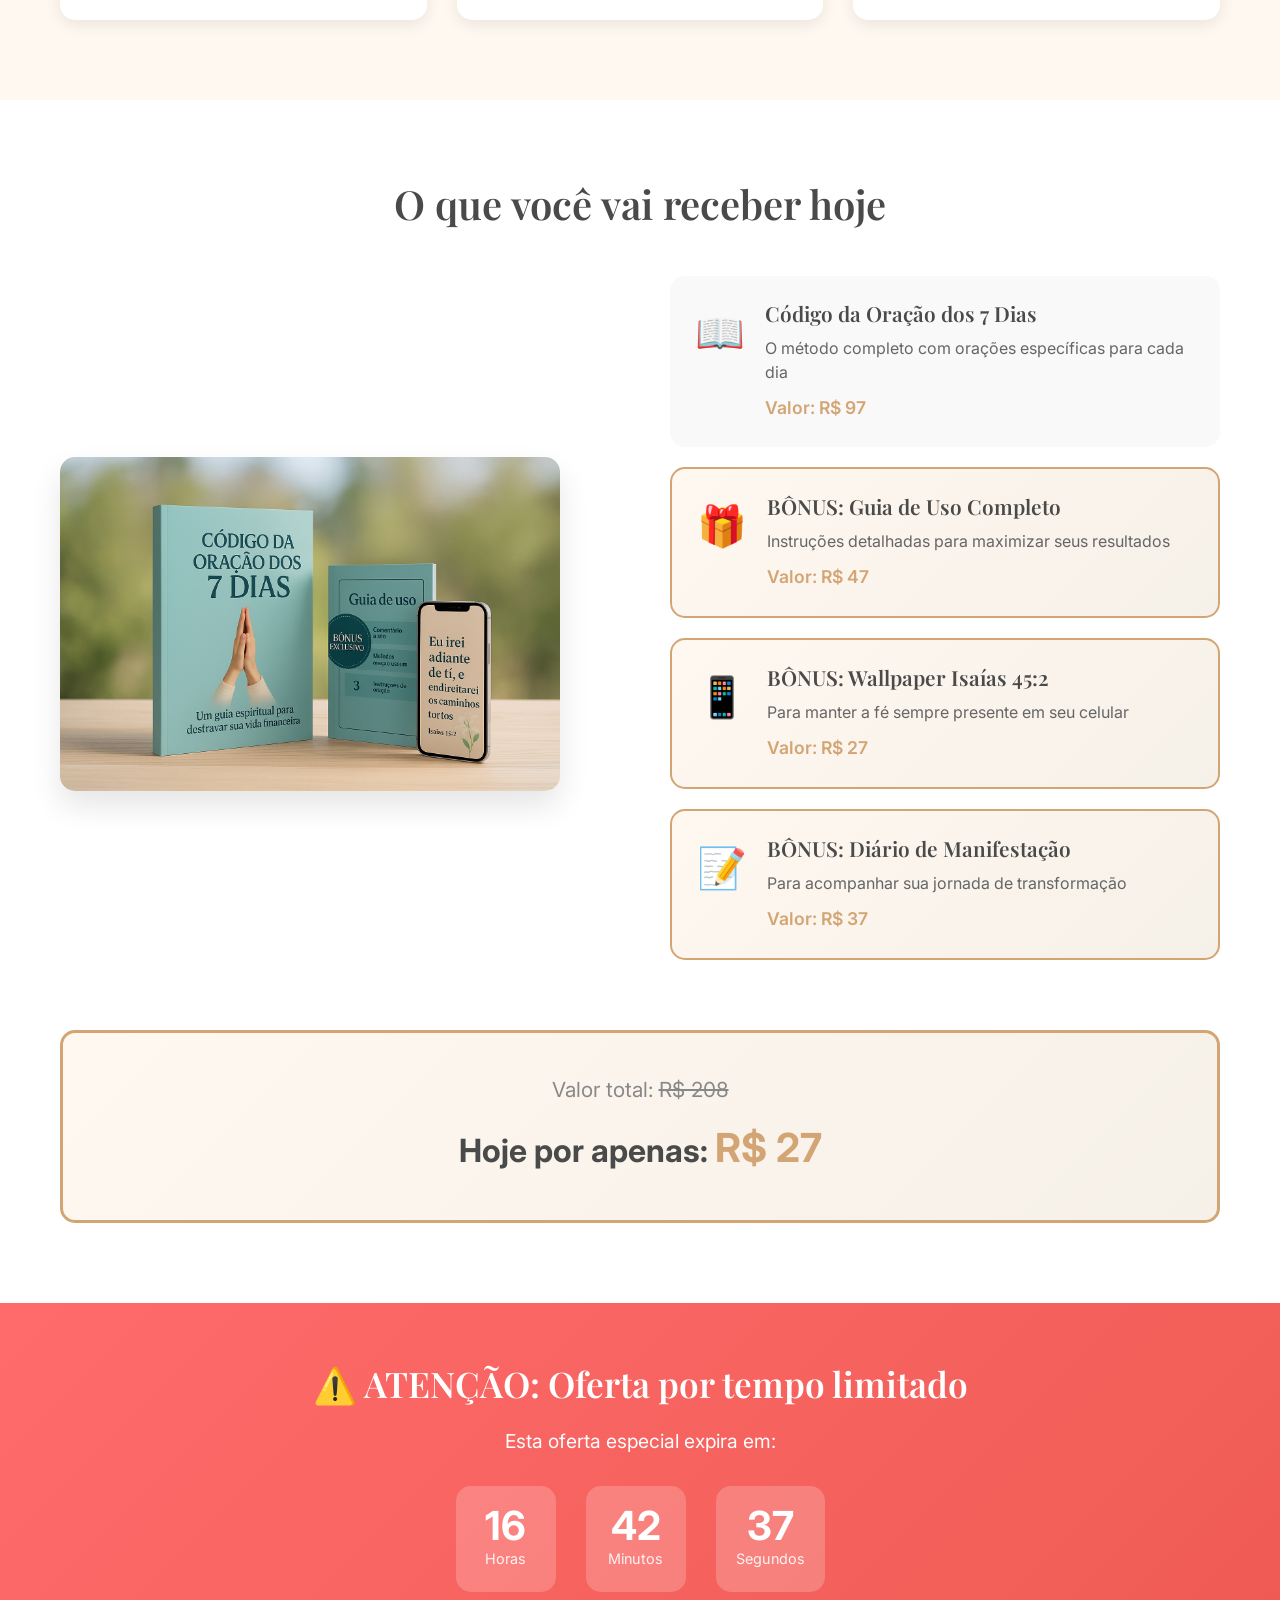
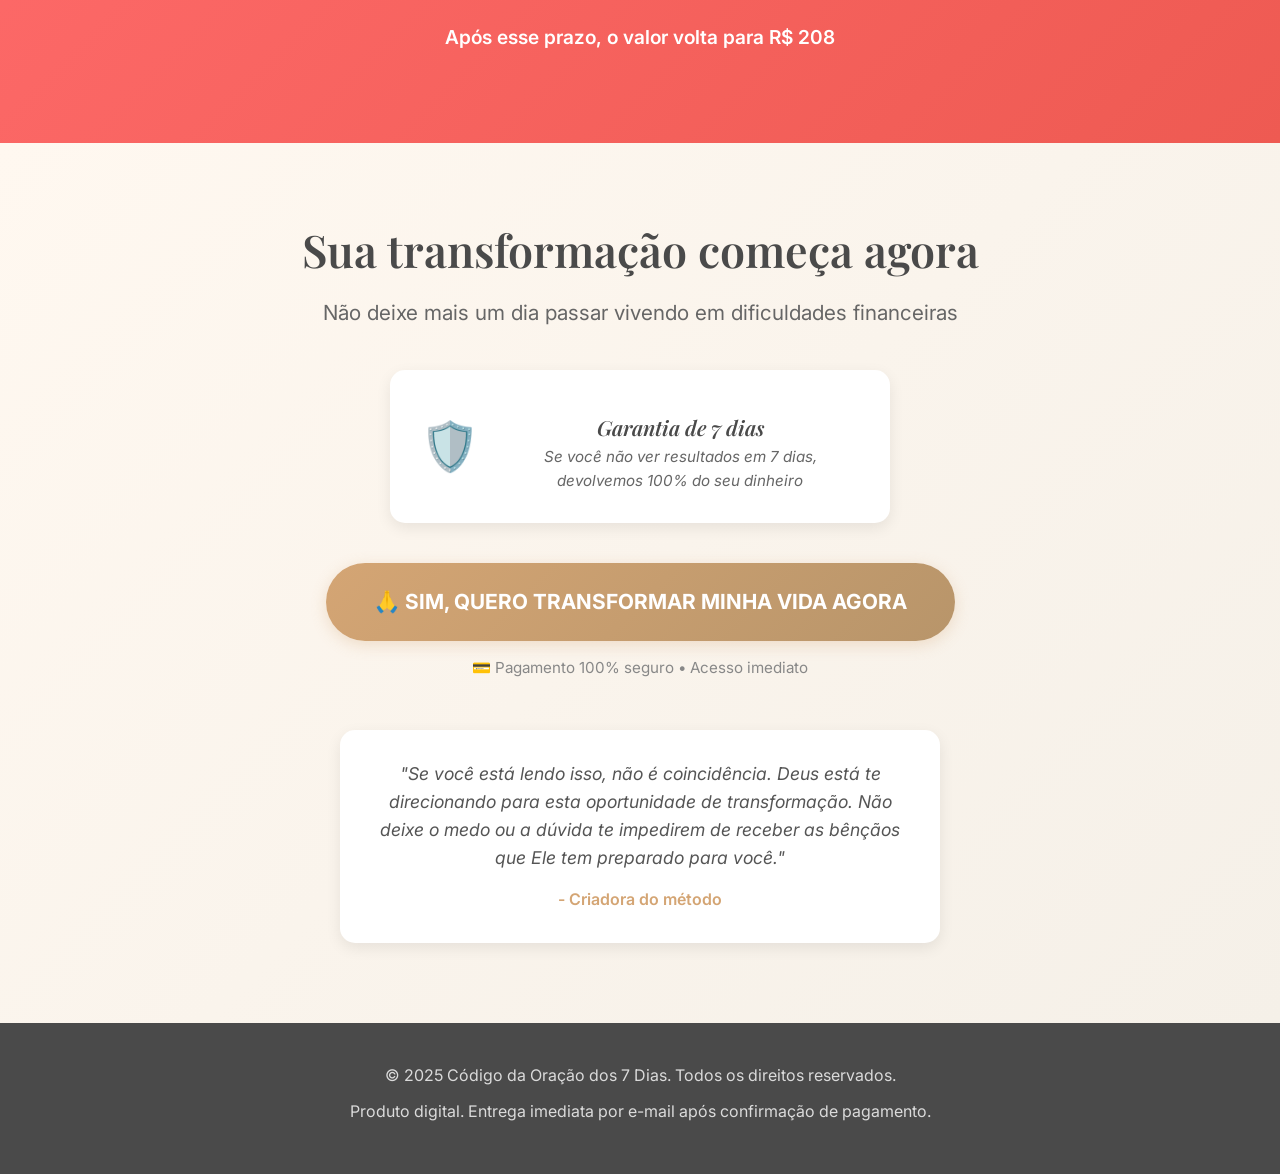
==== commit a8ab7849: "Update index.html" ====
--- a/index.html
+++ b/index.html
@@ -9,6 +9,25 @@
     <link rel="preconnect" href="https://fonts.googleapis.com">
     <link rel="preconnect" href="https://fonts.gstatic.com" crossorigin>
     <link href="https://fonts.googleapis.com/css2?family=Inter:wght@300;400;500;600;700&family=Playfair+Display:wght@400;500;600;700&display=swap" rel="stylesheet">
+
+    <!-- Meta Pixel Code -->
+    <script>
+      !function(f,b,e,v,n,t,s)
+      {if(f.fbq)return;n=f.fbq=function(){n.callMethod?
+      n.callMethod.apply(n,arguments):n.queue.push(arguments)};
+      if(!f._fbq)f._fbq=n;n.push=n;n.loaded=!0;n.version='2.0';
+      n.queue=[];t=b.createElement(e);t.async=!0;
+      t.src='https://connect.facebook.net/en_US/fbevents.js';
+      s=b.getElementsByTagName(e)[0];
+      s.parentNode.insertBefore(t,s)}(window, document,'script');
+      fbq('init', '1267239838112608');
+      fbq('track', 'PageView');
+    </script>
+    <noscript>
+      <img height="1" width="1"
+      src="https://www.facebook.com/tr?id=1267239838112608&ev=PageView&noscript=1"/>
+    </noscript>
+    <!-- End Meta Pixel Code -->
 </head>
 <body>
     <!-- Header Hero Section -->
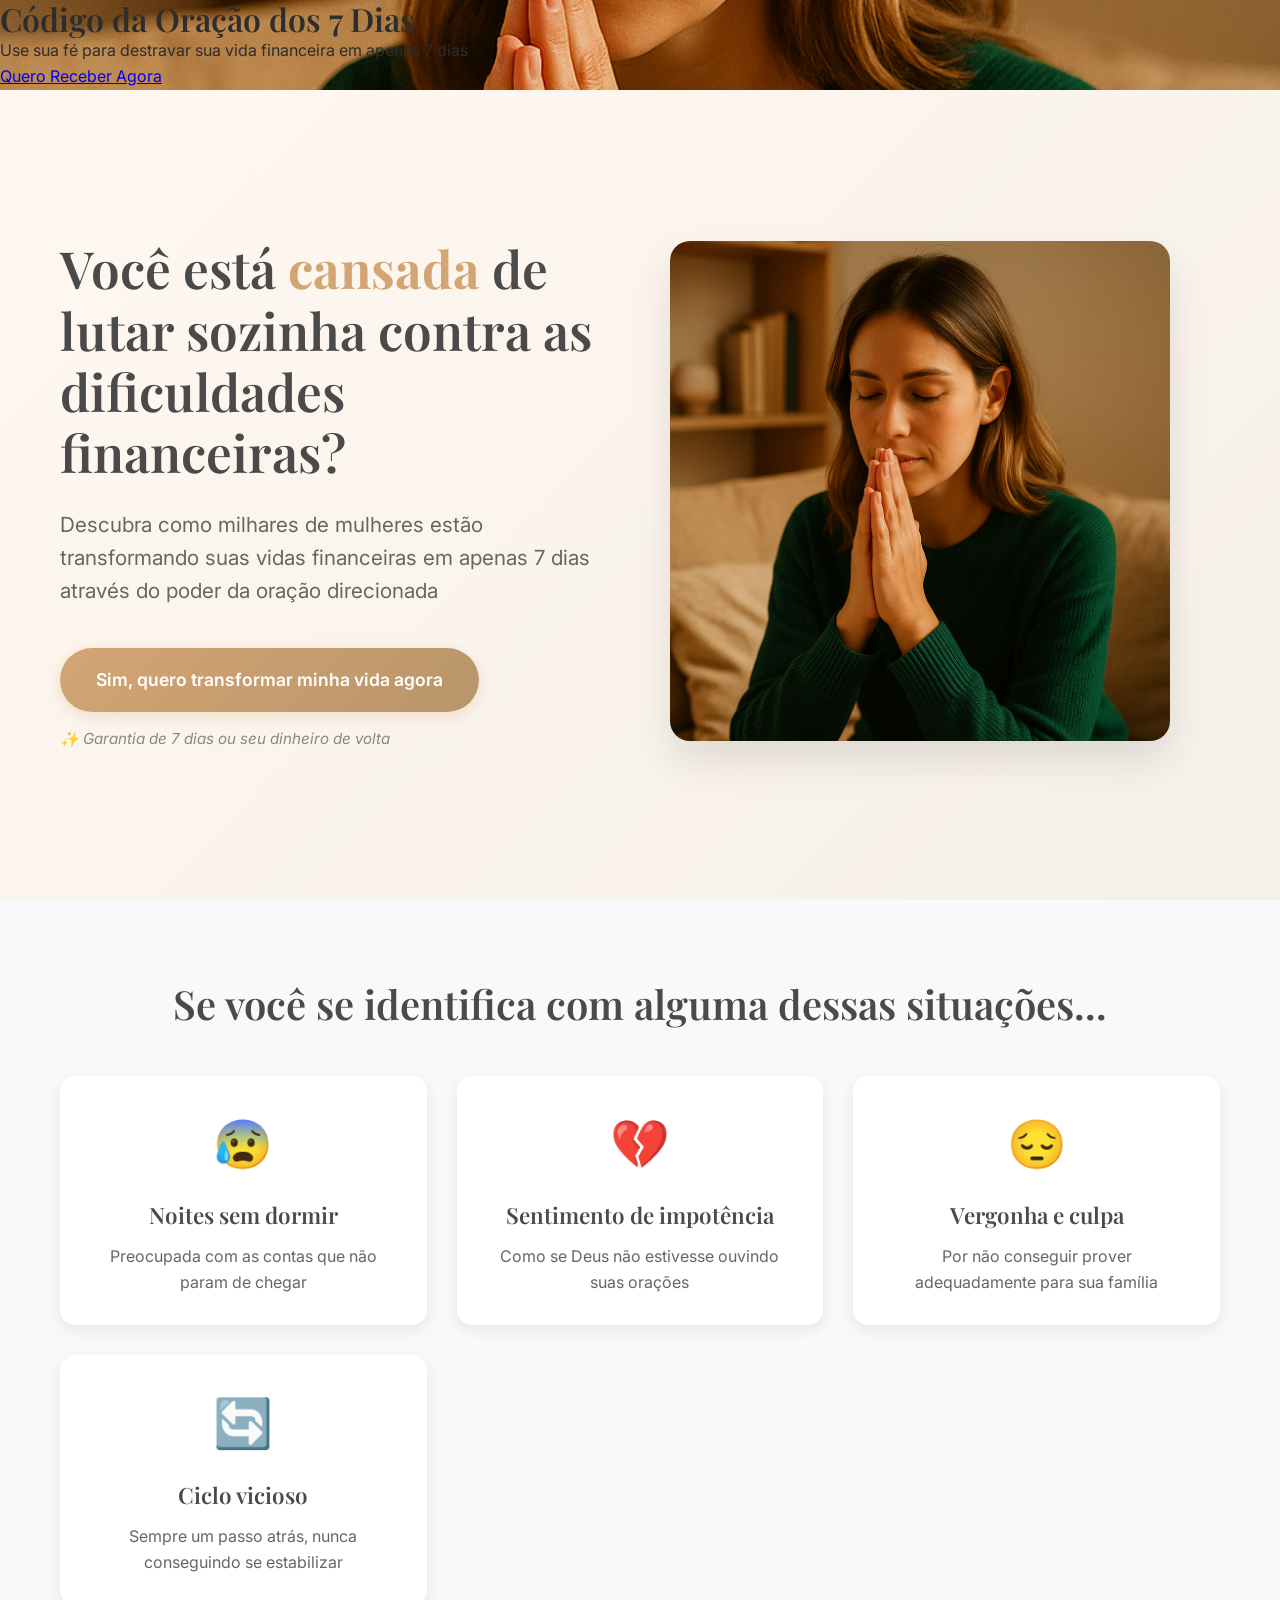
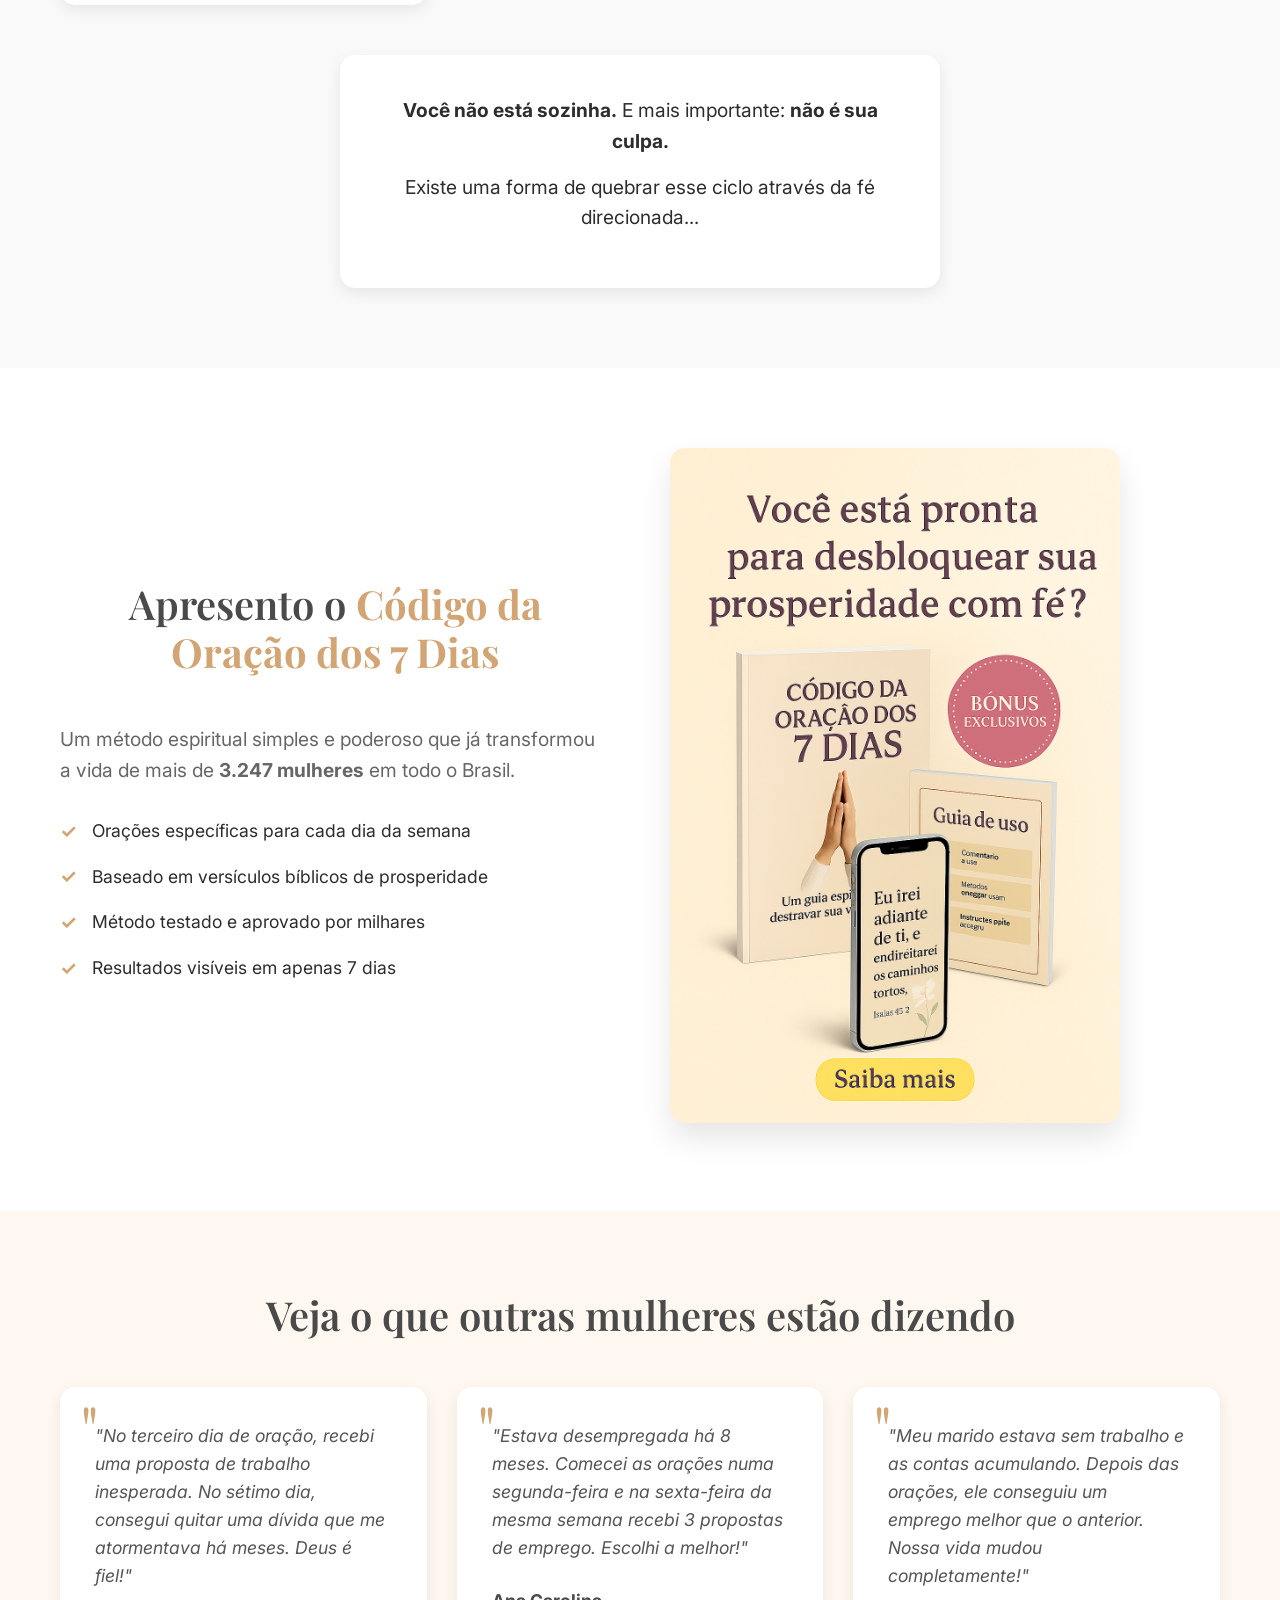
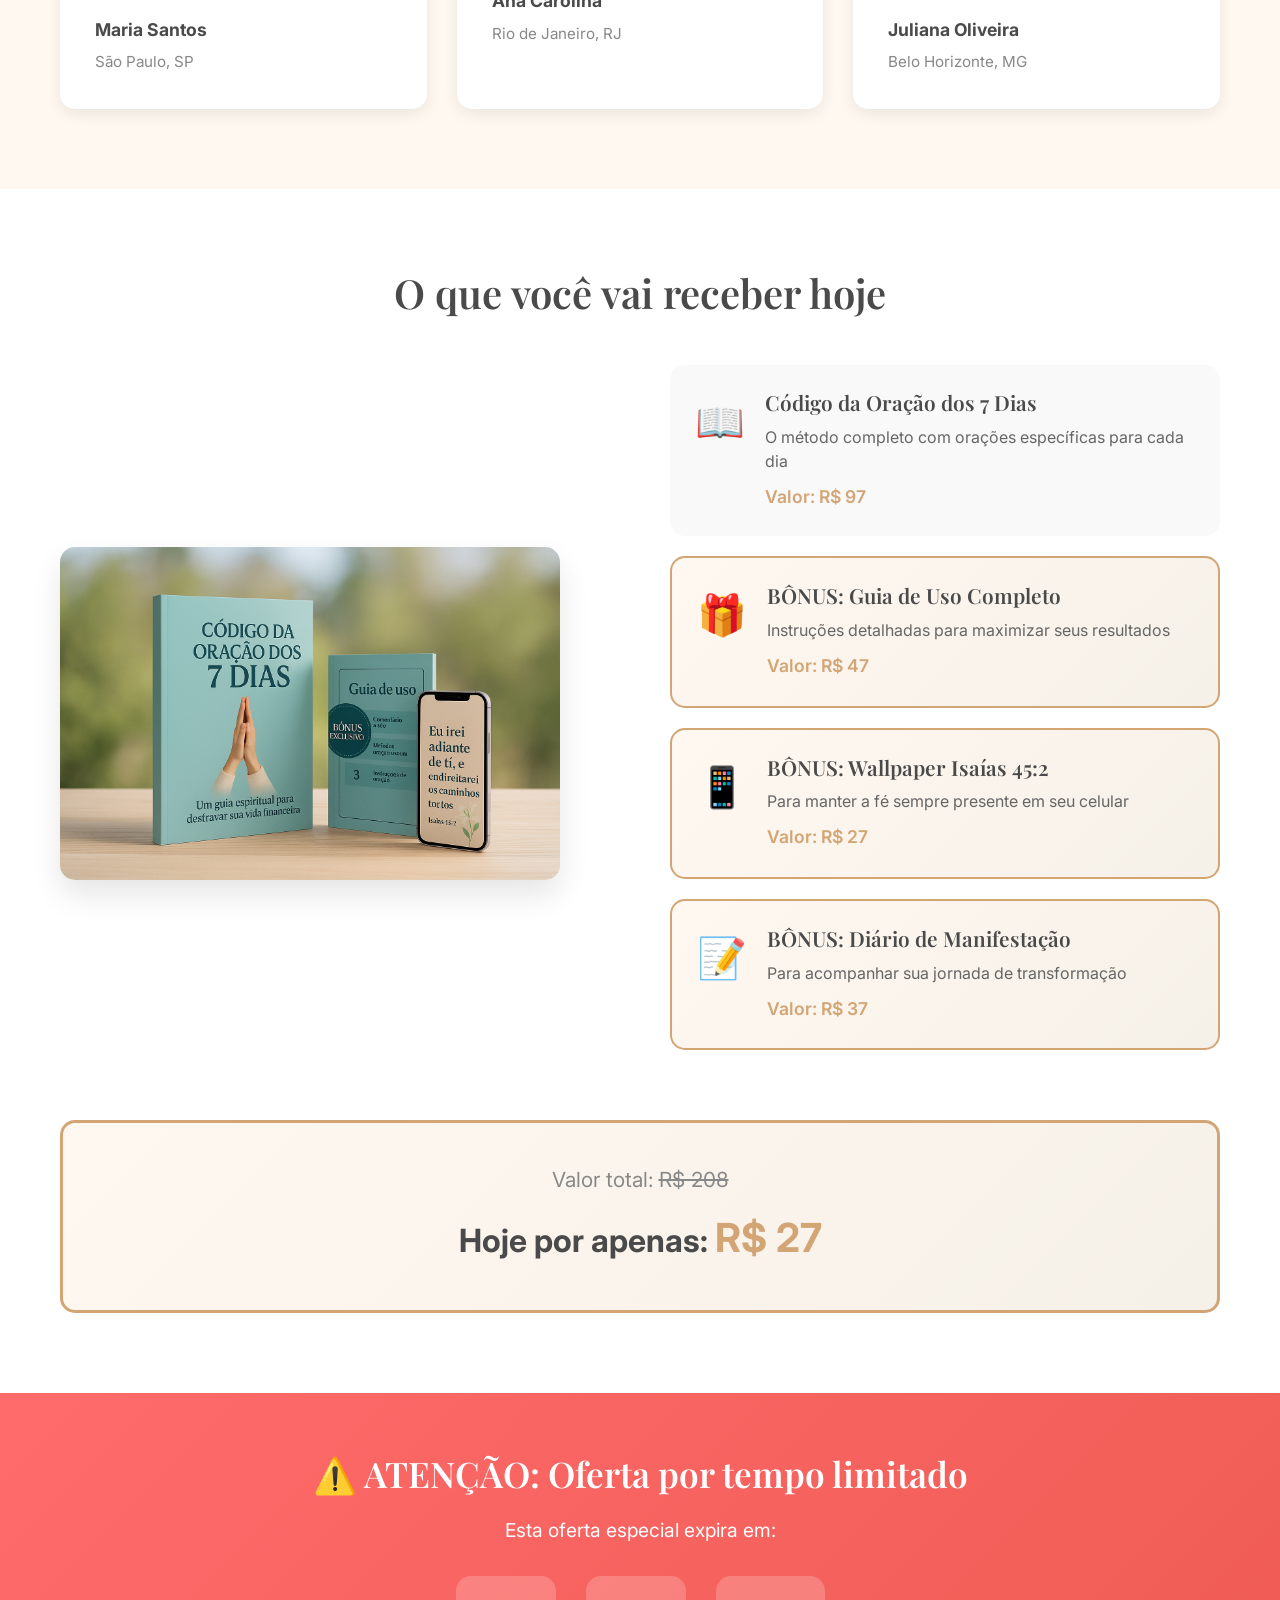
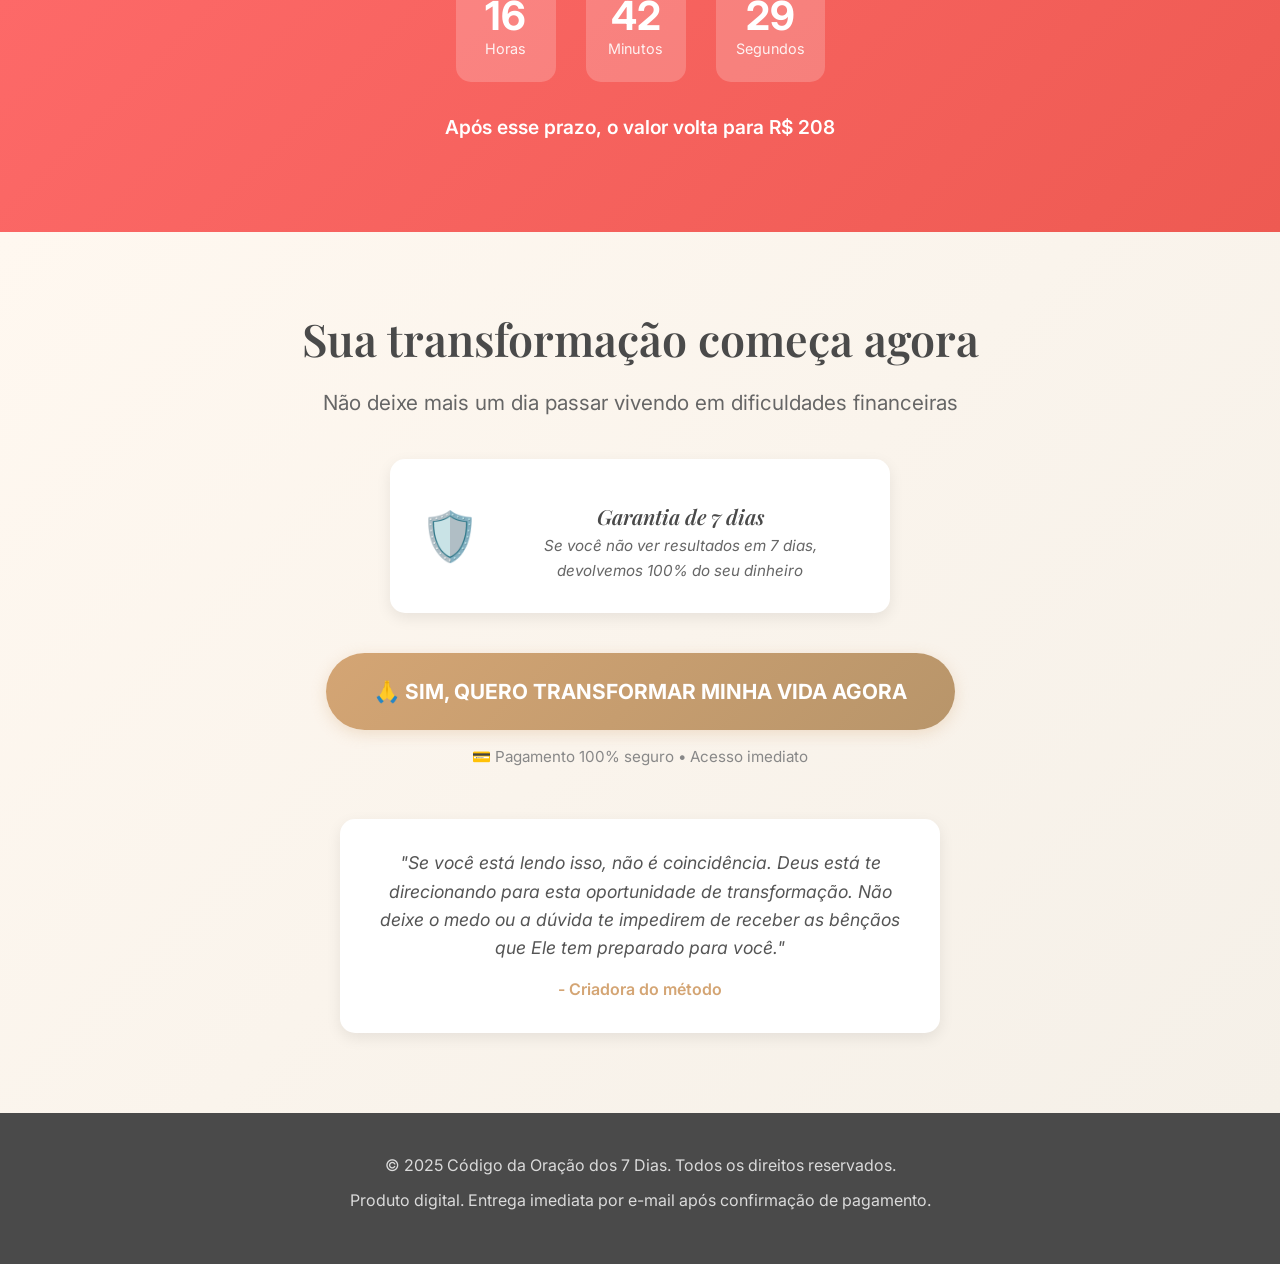
==== commit 56360ae4: "Rename index (1).html to index.html" ====
--- a/index.html
+++ b/index.html
@@ -30,6 +30,18 @@
     <!-- End Meta Pixel Code -->
 </head>
 <body>
+
+<div class="relative bg-hero">
+  <div class="absolute inset-0 bg-black opacity-60"></div>
+  <div class="relative z-10 text-white text-center px-4 py-20">
+    <h1 class="text-4xl md:text-5xl font-bold mb-4">Código da Oração dos 7 Dias</h1>
+    <p class="text-lg md:text-xl mb-6">Use sua fé para destravar sua vida financeira em apenas 7 dias</p>
+    <a href="#comprar" class="bg-yellow-400 text-black font-semibold py-3 px-6 rounded-lg hover:bg-yellow-300 transition">
+      Quero Receber Agora
+    </a>
+  </div>
+</div>
+
     <!-- Header Hero Section -->
     <header class="hero">
         <div class="container">
--- a/style.css
+++ b/style.css
@@ -620,3 +620,10 @@
     scroll-behavior: smooth;
 }
 
+
+.bg-hero {
+    background-image: url('mulher-orando.png');
+    background-size: cover;
+    background-position: center;
+    position: relative;
+}
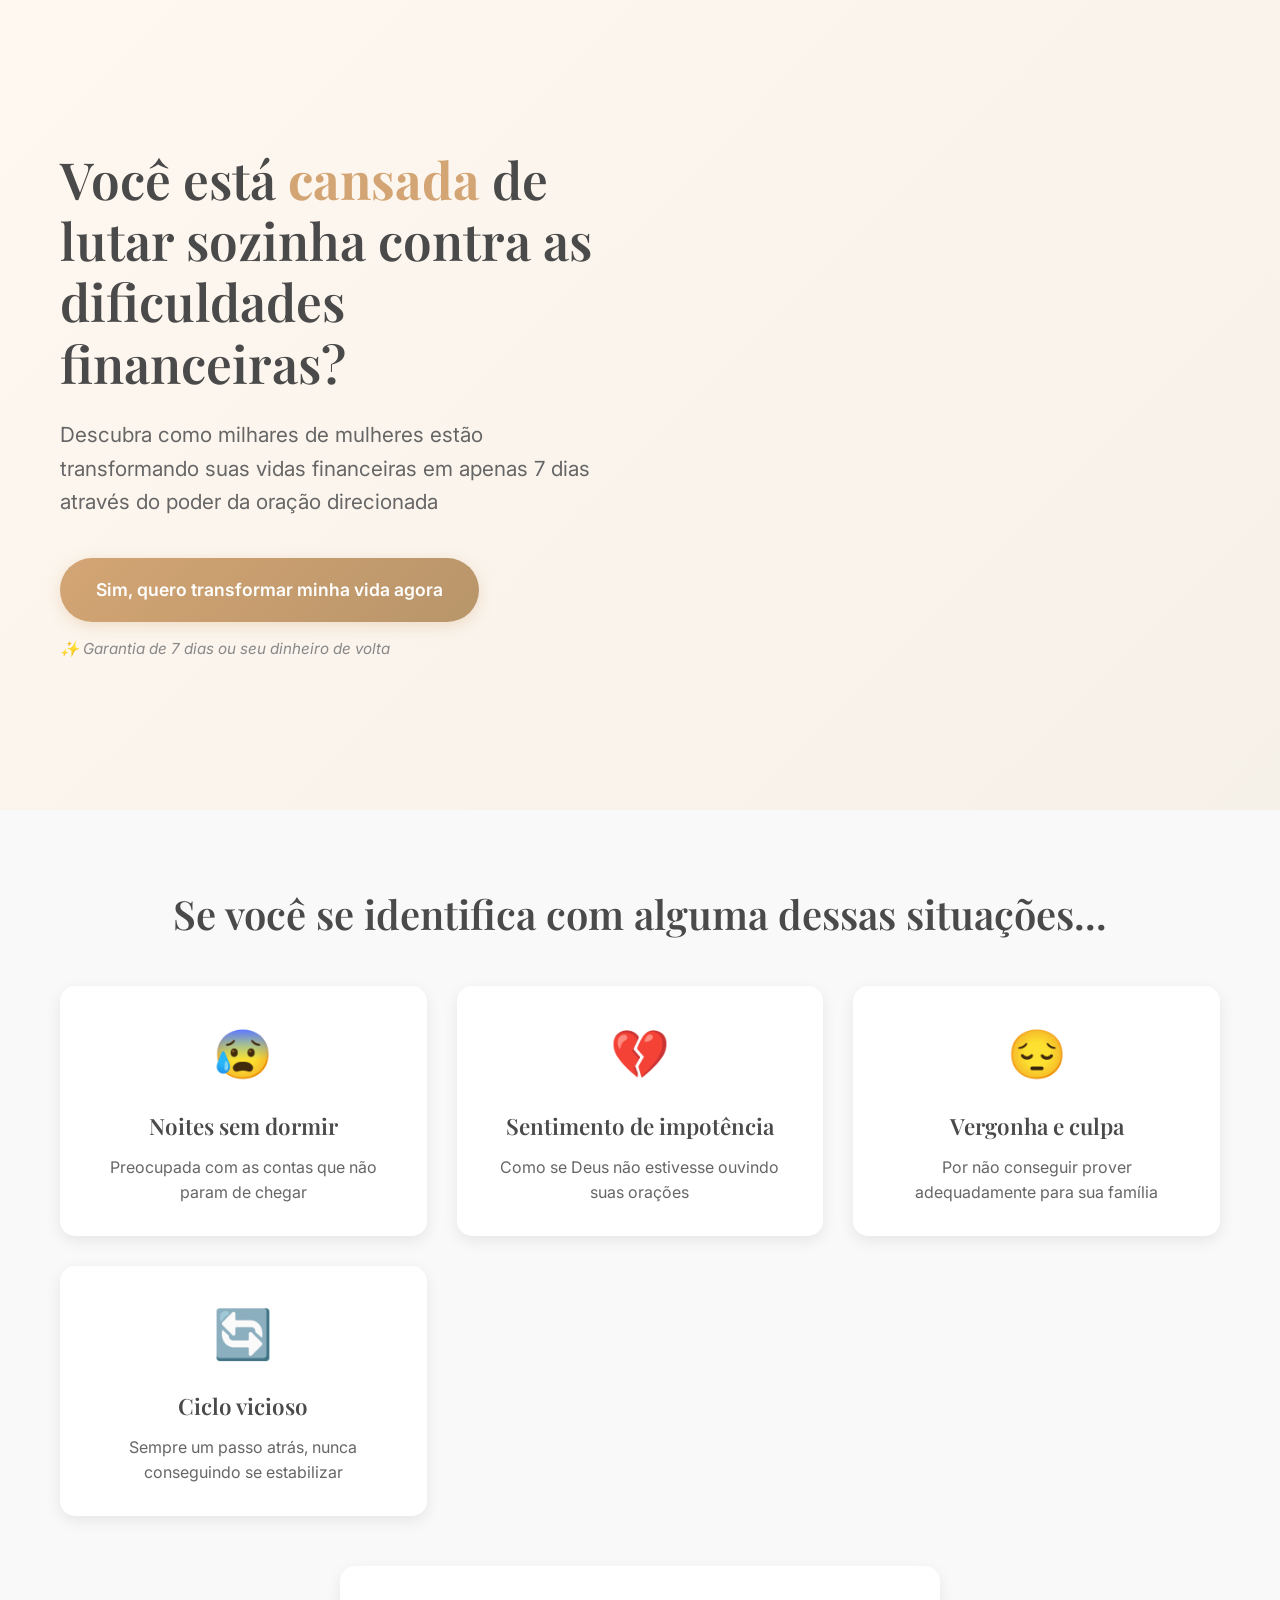
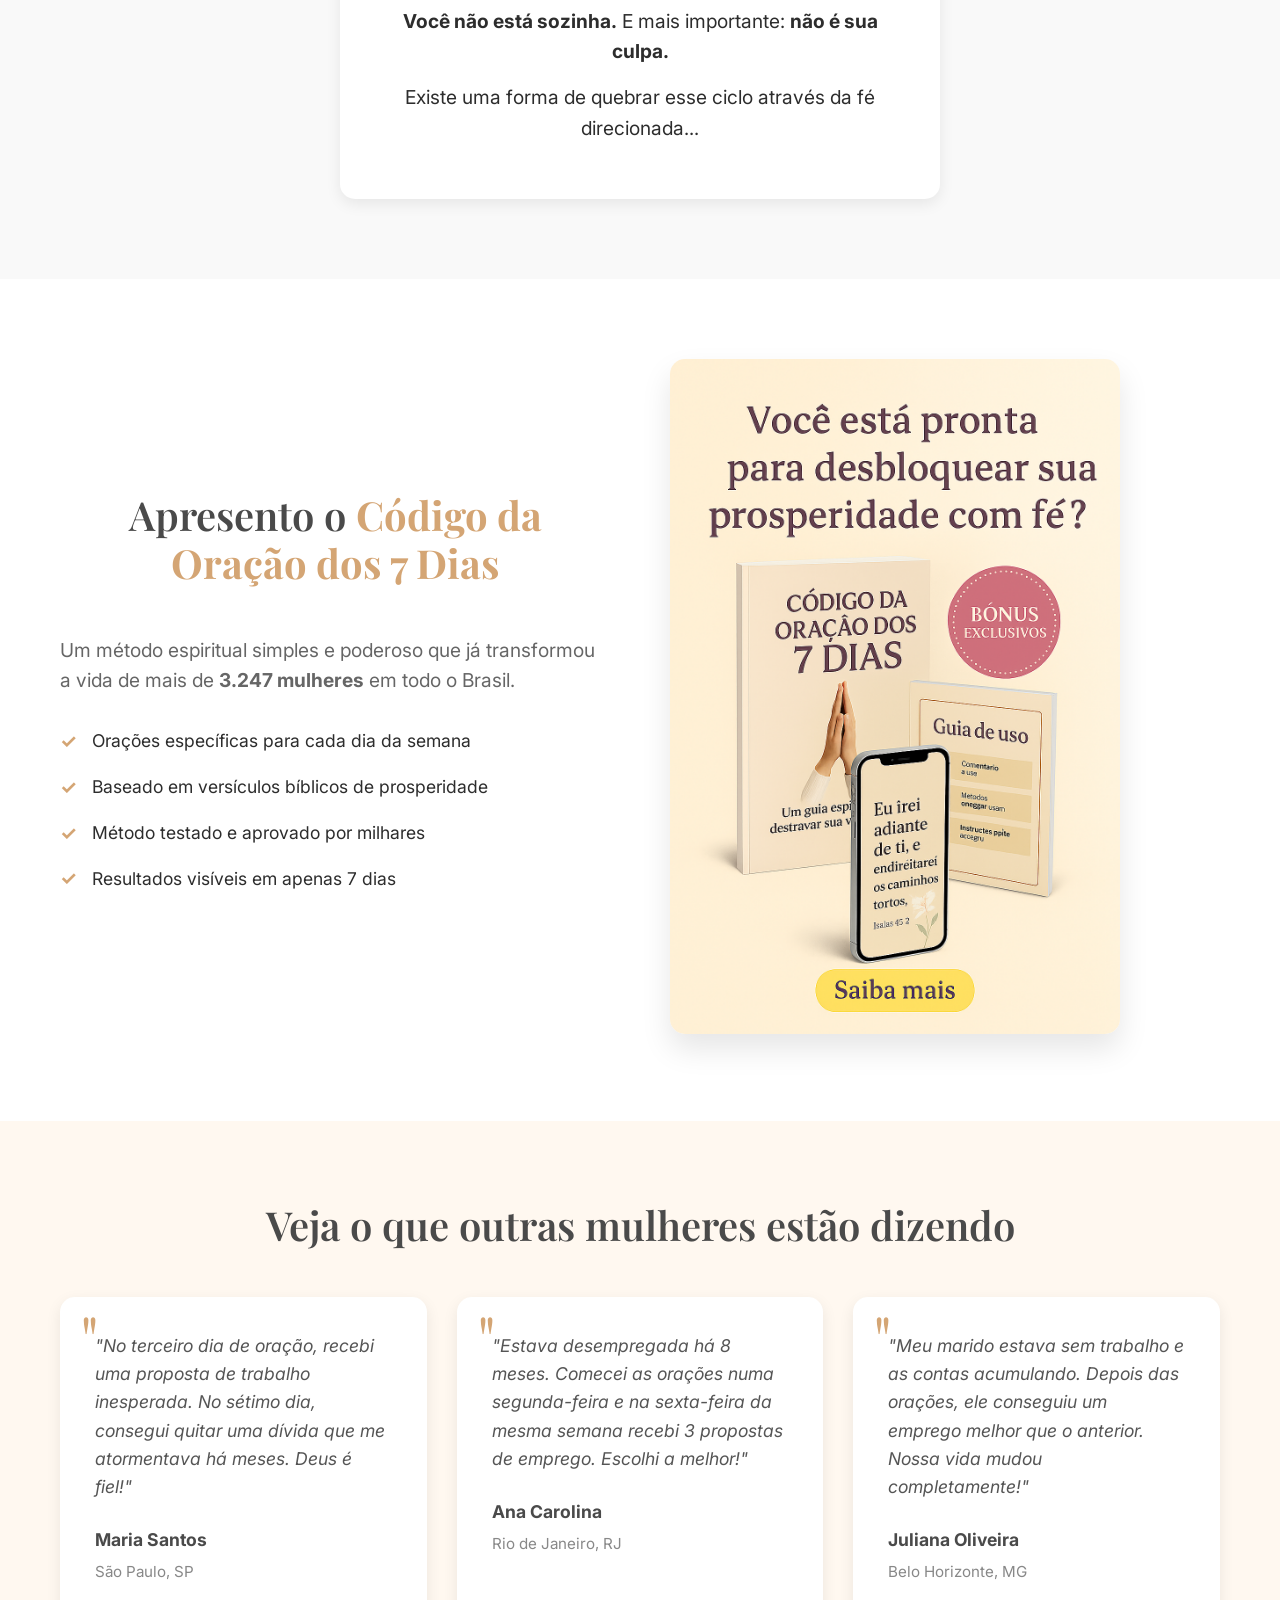
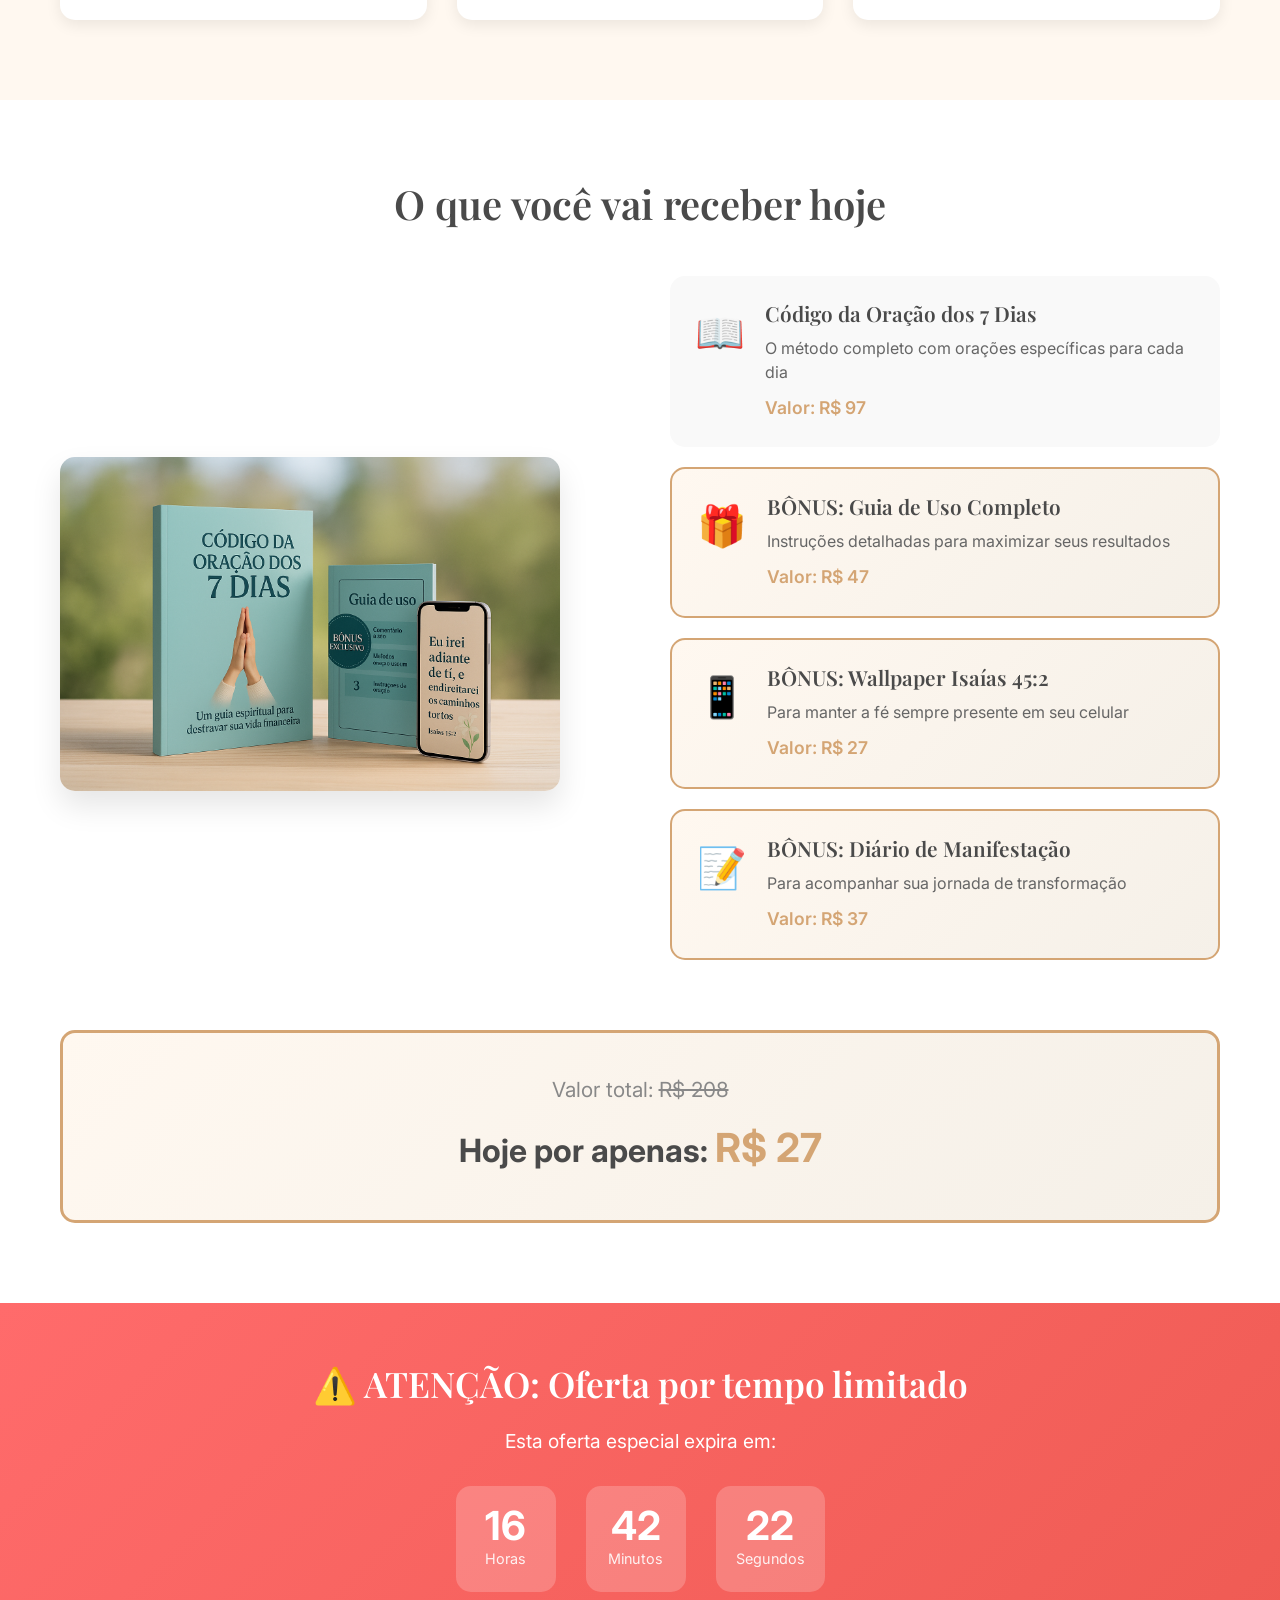
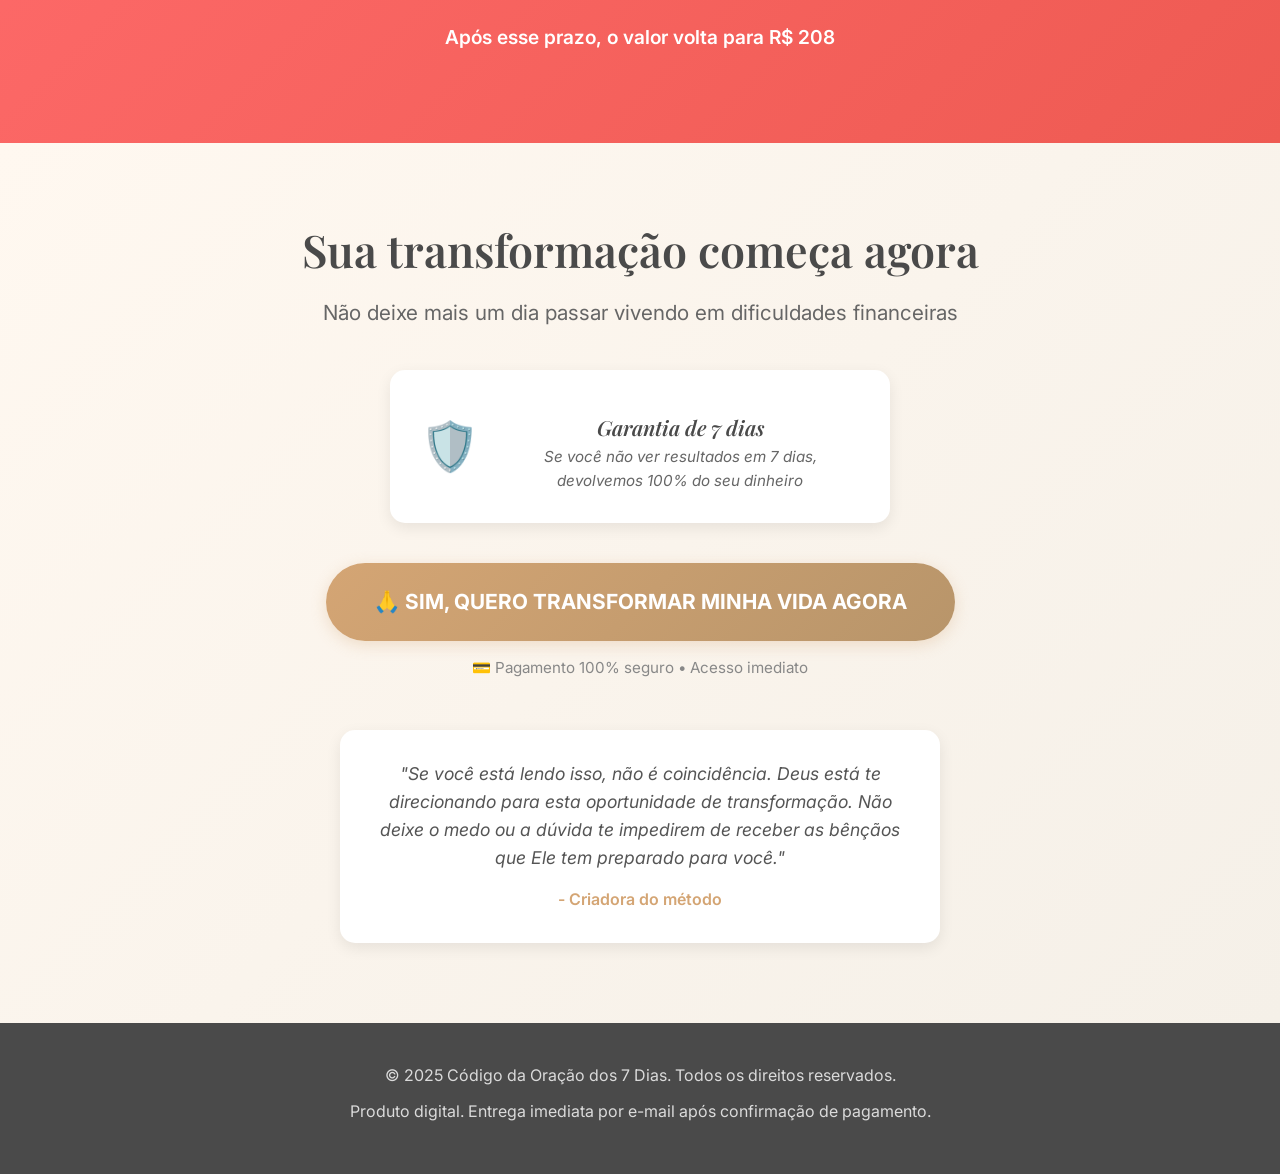
==== commit 58c2df8f: "Update index.html" ====
--- a/index.html
+++ b/index.html
@@ -30,18 +30,6 @@
     <!-- End Meta Pixel Code -->
 </head>
 <body>
-
-<div class="relative bg-hero">
-  <div class="absolute inset-0 bg-black opacity-60"></div>
-  <div class="relative z-10 text-white text-center px-4 py-20">
-    <h1 class="text-4xl md:text-5xl font-bold mb-4">Código da Oração dos 7 Dias</h1>
-    <p class="text-lg md:text-xl mb-6">Use sua fé para destravar sua vida financeira em apenas 7 dias</p>
-    <a href="#comprar" class="bg-yellow-400 text-black font-semibold py-3 px-6 rounded-lg hover:bg-yellow-300 transition">
-      Quero Receber Agora
-    </a>
-  </div>
-</div>
-
     <!-- Header Hero Section -->
     <header class="hero">
         <div class="container">
@@ -60,9 +48,7 @@
                         <p class="guarantee-text">✨ Garantia de 7 dias ou seu dinheiro de volta</p>
                     </div>
                 </div>
-                <div class="hero-image">
-                    <img src="mulher-orando.png" alt="Mulher em oração buscando prosperidade" class="hero-img">
-                </div>
+
             </div>
         </div>
     </header>
@@ -324,4 +310,3 @@
     </script>
 </body>
 </html>
-
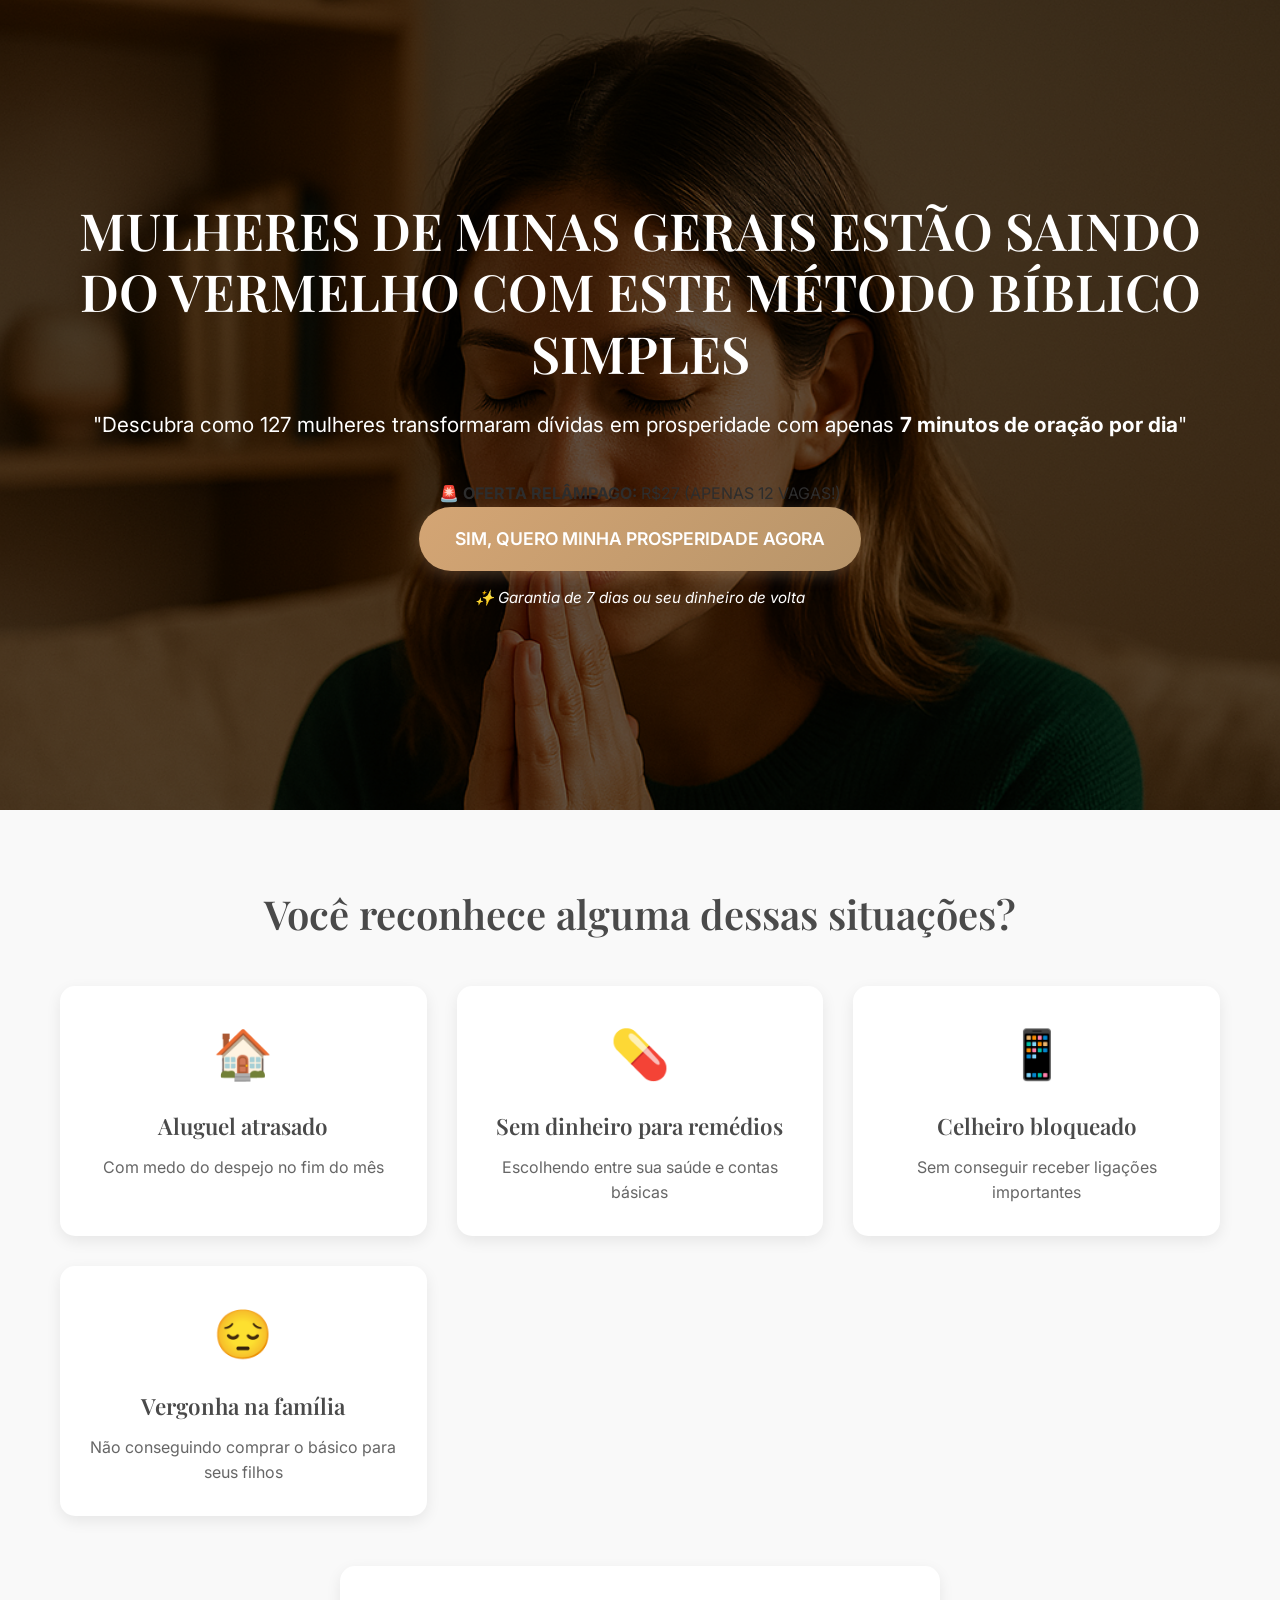
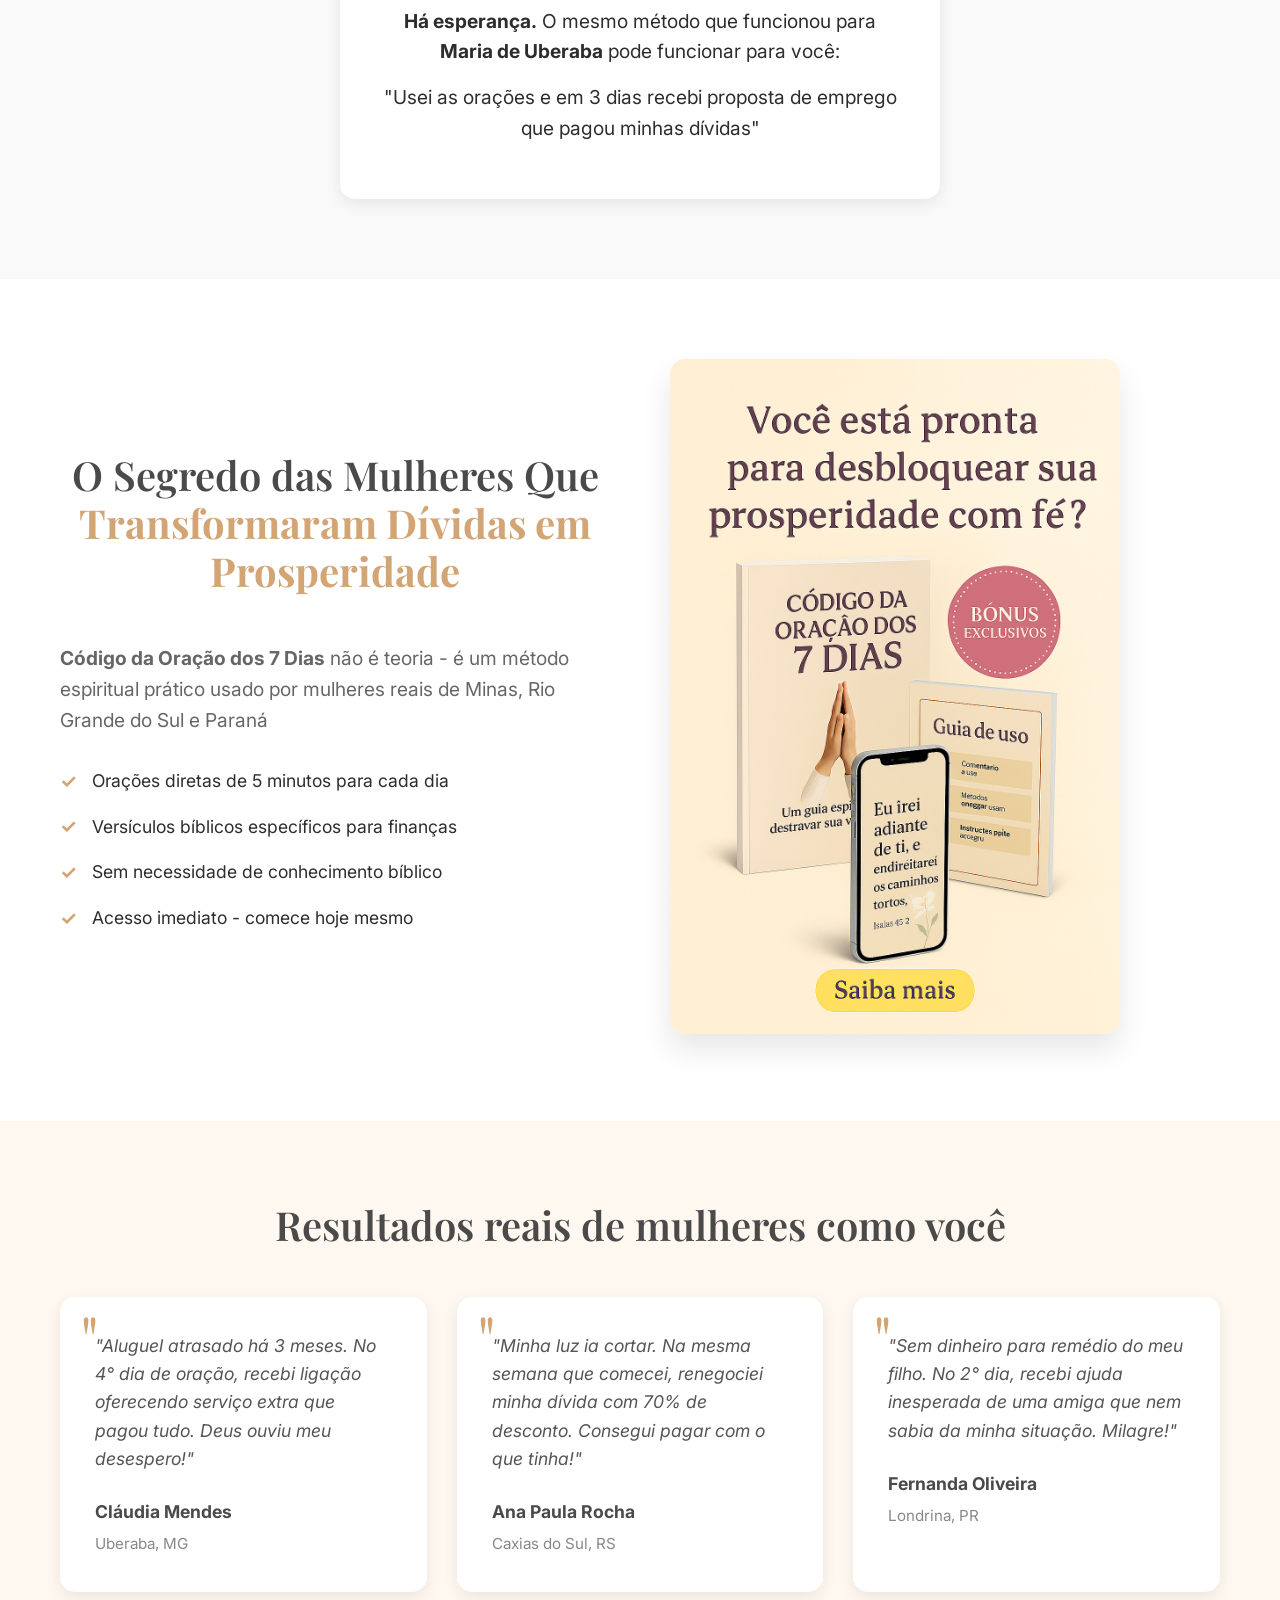
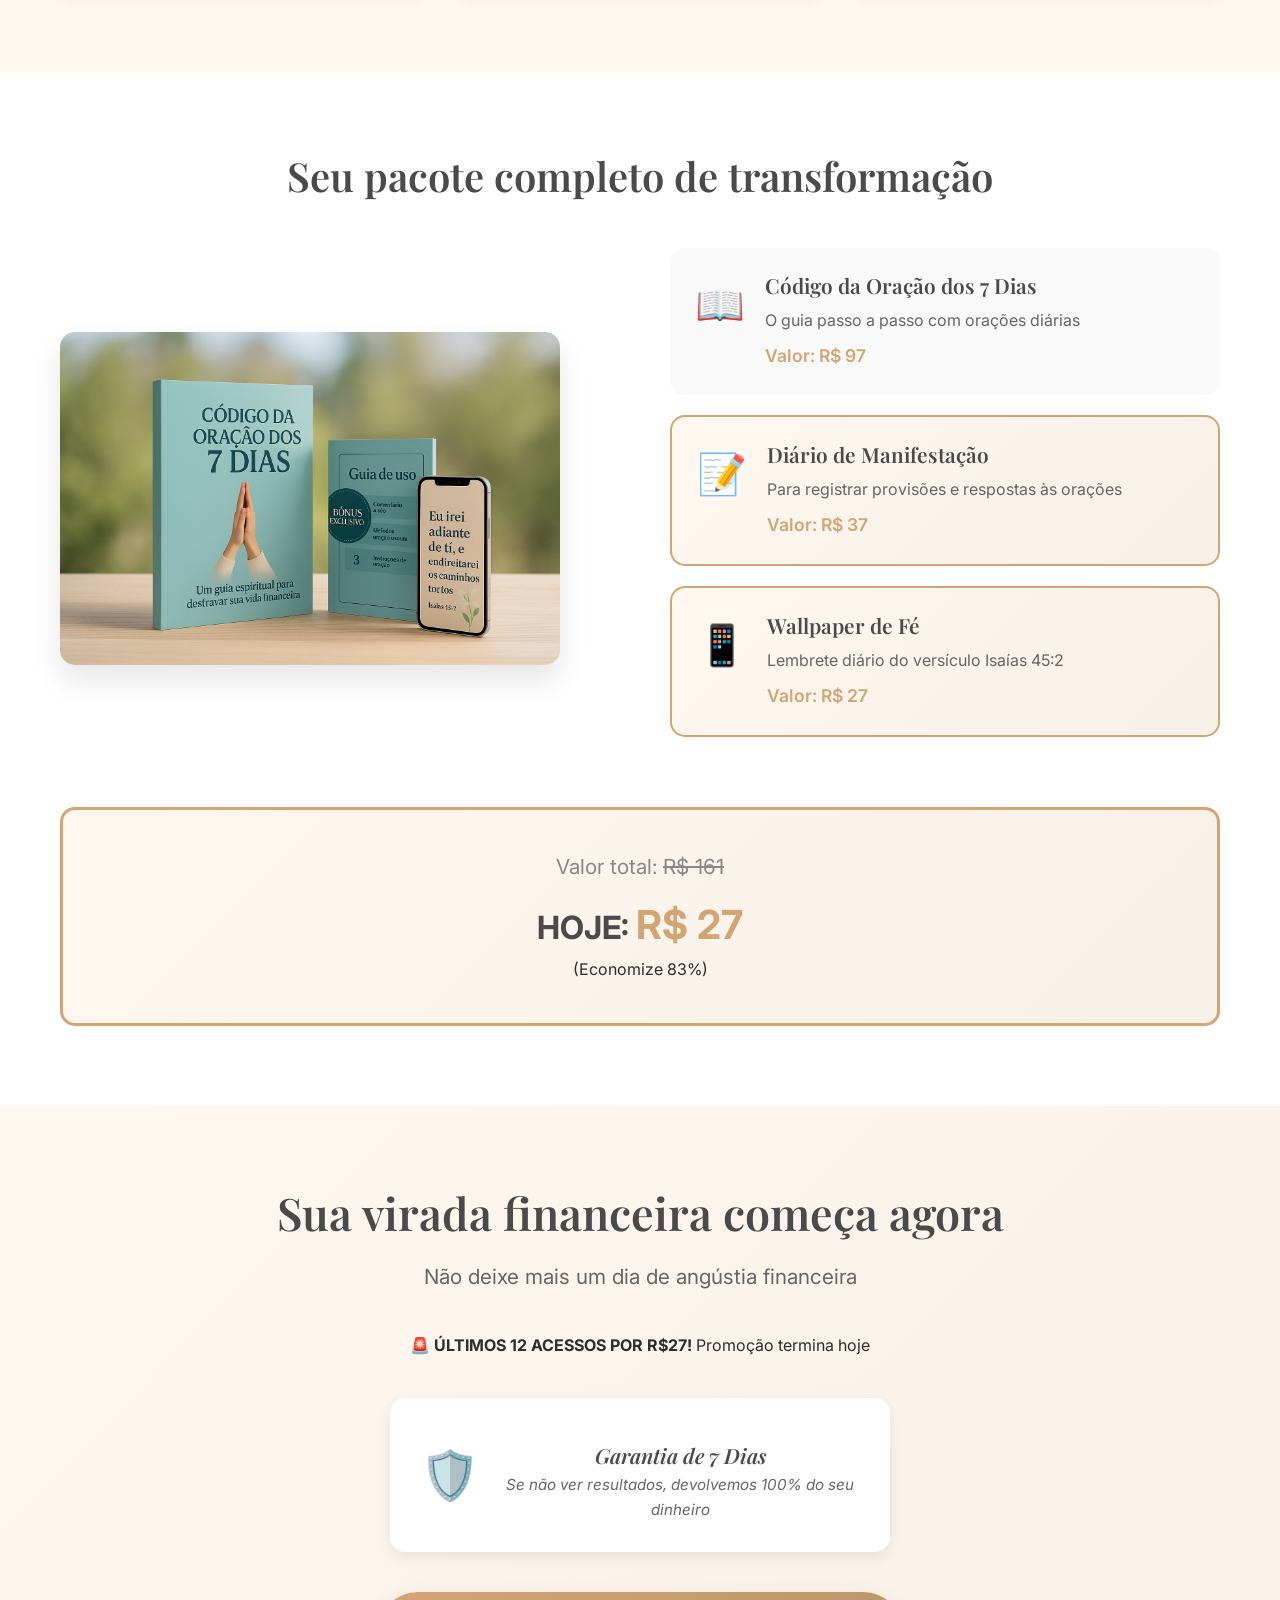
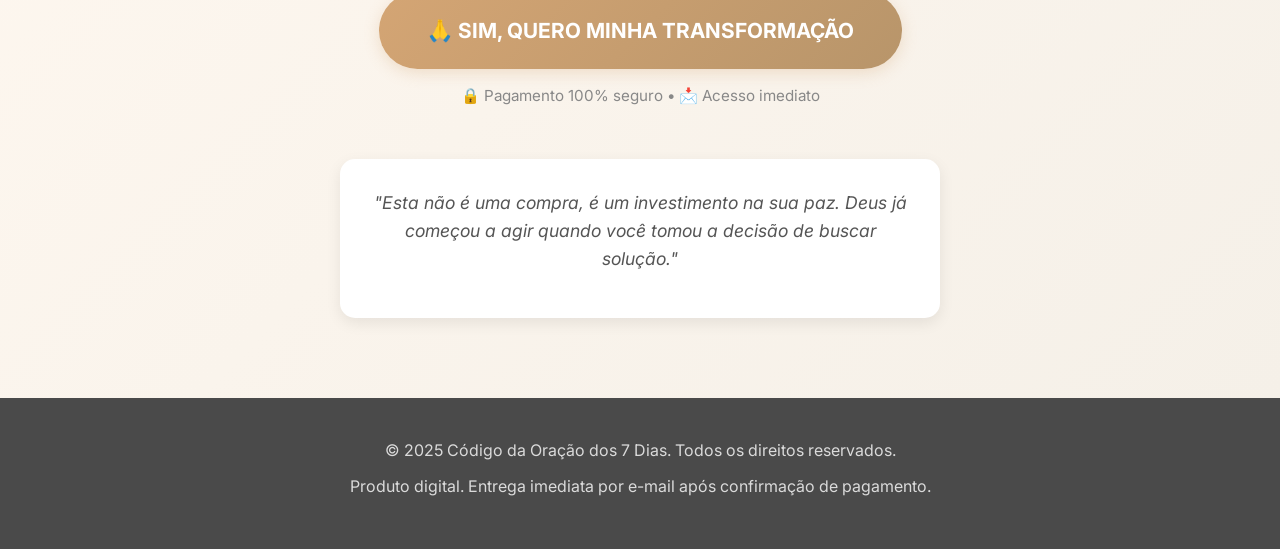
==== commit e02af5e9: "Update index.html" ====
--- a/index.html
+++ b/index.html
@@ -3,8 +3,8 @@
 <head>
     <meta charset="UTF-8">
     <meta name="viewport" content="width=device-width, initial-scale=1.0">
-    <title>Código da Oração dos 7 Dias - Desbloqueie sua Prosperidade com Fé</title>
-    <meta name="description" content="Transforme sua vida financeira em 7 dias através da fé. Método espiritual comprovado para mulheres que buscam prosperidade e libertação financeira.">
+    <title>Método das Mulheres de Minas Que Saíram do Vermelho - Código da Oração</title>
+    <meta name="description" content="Descubra como 127 mulheres transformaram dívidas em prosperidade com 7 minutos de oração por dia. Resultados rápidos e comprovados!">
     <link rel="stylesheet" href="style.css">
     <link rel="preconnect" href="https://fonts.googleapis.com">
     <link rel="preconnect" href="https://fonts.gstatic.com" crossorigin>
@@ -36,19 +36,24 @@
             <div class="hero-content">
                 <div class="hero-text">
                     <h1 class="hero-title">
-                        Você está <span class="highlight">cansada</span> de lutar sozinha contra as dificuldades financeiras?
+                        MULHERES DE MINAS GERAIS ESTÃO SAINDO DO VERMELHO COM ESTE MÉTODO BÍBLICO SIMPLES
                     </h1>
                     <p class="hero-subtitle">
-                        Descubra como milhares de mulheres estão transformando suas vidas financeiras em apenas 7 dias através do poder da oração direcionada
+                        "Descubra como 127 mulheres transformaram dívidas em prosperidade com apenas <strong>7 minutos de oração por dia</strong>"
                     </p>
+                    
+                    <!-- Gatilho de Urgência -->
+                    <div class="urgency-banner">
+                        <p>🚨 <strong>OFERTA RELÂMPAGO:</strong> R$27 (APENAS <span id="counter">12</span> VAGAS!)</p>
+                    </div>
+                    
                     <div class="hero-cta">
                         <a href="#oferta" class="btn-primary">
-                            Sim, quero transformar minha vida agora
+                            SIM, QUERO MINHA PROSPERIDADE AGORA
                         </a>
                         <p class="guarantee-text">✨ Garantia de 7 dias ou seu dinheiro de volta</p>
                     </div>
                 </div>
-
             </div>
         </div>
     </header>
@@ -56,32 +61,32 @@
     <!-- Problem Section -->
     <section class="problem">
         <div class="container">
-            <h2 class="section-title">Se você se identifica com alguma dessas situações...</h2>
+            <h2 class="section-title">Você reconhece alguma dessas situações?</h2>
             <div class="problem-grid">
                 <div class="problem-item">
-                    <div class="problem-icon">😰</div>
-                    <h3>Noites sem dormir</h3>
-                    <p>Preocupada com as contas que não param de chegar</p>
-                </div>
-                <div class="problem-item">
-                    <div class="problem-icon">💔</div>
-                    <h3>Sentimento de impotência</h3>
-                    <p>Como se Deus não estivesse ouvindo suas orações</p>
+                    <div class="problem-icon">🏠</div>
+                    <h3>Aluguel atrasado</h3>
+                    <p>Com medo do despejo no fim do mês</p>
+                </div>
+                <div class="problem-item">
+                    <div class="problem-icon">💊</div>
+                    <h3>Sem dinheiro para remédios</h3>
+                    <p>Escolhendo entre sua saúde e contas básicas</p>
+                </div>
+                <div class="problem-item">
+                    <div class="problem-icon">📱</div>
+                    <h3>Celheiro bloqueado</h3>
+                    <p>Sem conseguir receber ligações importantes</p>
                 </div>
                 <div class="problem-item">
                     <div class="problem-icon">😔</div>
-                    <h3>Vergonha e culpa</h3>
-                    <p>Por não conseguir prover adequadamente para sua família</p>
-                </div>
-                <div class="problem-item">
-                    <div class="problem-icon">🔄</div>
-                    <h3>Ciclo vicioso</h3>
-                    <p>Sempre um passo atrás, nunca conseguindo se estabilizar</p>
+                    <h3>Vergonha na família</h3>
+                    <p>Não conseguindo comprar o básico para seus filhos</p>
                 </div>
             </div>
             <div class="problem-conclusion">
-                <p><strong>Você não está sozinha.</strong> E mais importante: <strong>não é sua culpa.</strong></p>
-                <p>Existe uma forma de quebrar esse ciclo através da fé direcionada...</p>
+                <p><strong>Há esperança.</strong> O mesmo método que funcionou para <strong>Maria de Uberaba</strong> pode funcionar para você:</p>
+                <p>"Usei as orações e em 3 dias recebi proposta de emprego que pagou minhas dívidas"</p>
             </div>
         </div>
     </section>
@@ -91,26 +96,26 @@
         <div class="container">
             <div class="solution-content">
                 <div class="solution-text">
-                    <h2 class="section-title">Apresento o <span class="highlight">Código da Oração dos 7 Dias</span></h2>
+                    <h2 class="section-title">O Segredo das Mulheres Que <span class="highlight">Transformaram Dívidas em Prosperidade</span></h2>
                     <p class="solution-description">
-                        Um método espiritual simples e poderoso que já transformou a vida de mais de <strong>3.247 mulheres</strong> em todo o Brasil.
+                        <strong>Código da Oração dos 7 Dias</strong> não é teoria - é um método espiritual prático usado por mulheres reais de Minas, Rio Grande do Sul e Paraná
                     </p>
                     <div class="solution-benefits">
                         <div class="benefit-item">
                             <span class="check">✓</span>
-                            <span>Orações específicas para cada dia da semana</span>
-                        </div>
-                        <div class="benefit-item">
-                            <span class="check">✓</span>
-                            <span>Baseado em versículos bíblicos de prosperidade</span>
-                        </div>
-                        <div class="benefit-item">
-                            <span class="check">✓</span>
-                            <span>Método testado e aprovado por milhares</span>
-                        </div>
-                        <div class="benefit-item">
-                            <span class="check">✓</span>
-                            <span>Resultados visíveis em apenas 7 dias</span>
+                            <span>Orações diretas de 5 minutos para cada dia</span>
+                        </div>
+                        <div class="benefit-item">
+                            <span class="check">✓</span>
+                            <span>Versículos bíblicos específicos para finanças</span>
+                        </div>
+                        <div class="benefit-item">
+                            <span class="check">✓</span>
+                            <span>Sem necessidade de conhecimento bíblico</span>
+                        </div>
+                        <div class="benefit-item">
+                            <span class="check">✓</span>
+                            <span>Acesso imediato - comece hoje mesmo</span>
                         </div>
                     </div>
                 </div>
@@ -124,38 +129,38 @@
     <!-- Testimonials Section -->
     <section class="testimonials">
         <div class="container">
-            <h2 class="section-title">Veja o que outras mulheres estão dizendo</h2>
+            <h2 class="section-title">Resultados reais de mulheres como você</h2>
             <div class="testimonials-grid">
                 <div class="testimonial">
                     <div class="testimonial-content">
-                        <p>"No terceiro dia de oração, recebi uma proposta de trabalho inesperada. No sétimo dia, consegui quitar uma dívida que me atormentava há meses. Deus é fiel!"</p>
+                        <p>"Aluguel atrasado há 3 meses. No 4° dia de oração, recebi ligação oferecendo serviço extra que pagou tudo. Deus ouviu meu desespero!"</p>
                     </div>
                     <div class="testimonial-author">
                         <div class="author-info">
-                            <h4>Maria Santos</h4>
-                            <span>São Paulo, SP</span>
+                            <h4>Cláudia Mendes</h4>
+                            <span>Uberaba, MG</span>
                         </div>
                     </div>
                 </div>
                 <div class="testimonial">
                     <div class="testimonial-content">
-                        <p>"Estava desempregada há 8 meses. Comecei as orações numa segunda-feira e na sexta-feira da mesma semana recebi 3 propostas de emprego. Escolhi a melhor!"</p>
+                        <p>"Minha luz ia cortar. Na mesma semana que comecei, renegociei minha dívida com 70% de desconto. Consegui pagar com o que tinha!"</p>
                     </div>
                     <div class="testimonial-author">
                         <div class="author-info">
-                            <h4>Ana Carolina</h4>
-                            <span>Rio de Janeiro, RJ</span>
+                            <h4>Ana Paula Rocha</h4>
+                            <span>Caxias do Sul, RS</span>
                         </div>
                     </div>
                 </div>
                 <div class="testimonial">
                     <div class="testimonial-content">
-                        <p>"Meu marido estava sem trabalho e as contas acumulando. Depois das orações, ele conseguiu um emprego melhor que o anterior. Nossa vida mudou completamente!"</p>
+                        <p>"Sem dinheiro para remédio do meu filho. No 2° dia, recebi ajuda inesperada de uma amiga que nem sabia da minha situação. Milagre!"</p>
                     </div>
                     <div class="testimonial-author">
                         <div class="author-info">
-                            <h4>Juliana Oliveira</h4>
-                            <span>Belo Horizonte, MG</span>
+                            <h4>Fernanda Oliveira</h4>
+                            <span>Londrina, PR</span>
                         </div>
                     </div>
                 </div>
@@ -166,7 +171,7 @@
     <!-- What You Get Section -->
     <section class="what-you-get">
         <div class="container">
-            <h2 class="section-title">O que você vai receber hoje</h2>
+            <h2 class="section-title">Seu pacote completo de transformação</h2>
             <div class="products-showcase">
                 <div class="main-product">
                     <img src="produto-completo.png" alt="Produto completo com bônus" class="showcase-img">
@@ -176,64 +181,32 @@
                         <div class="product-icon">📖</div>
                         <div class="product-details">
                             <h3>Código da Oração dos 7 Dias</h3>
-                            <p>O método completo com orações específicas para cada dia</p>
+                            <p>O guia passo a passo com orações diárias</p>
                             <span class="product-value">Valor: R$ 97</span>
                         </div>
                     </div>
                     <div class="product-item bonus">
-                        <div class="product-icon">🎁</div>
+                        <div class="product-icon">📝</div>
                         <div class="product-details">
-                            <h3>BÔNUS: Guia de Uso Completo</h3>
-                            <p>Instruções detalhadas para maximizar seus resultados</p>
-                            <span class="product-value">Valor: R$ 47</span>
+                            <h3>Diário de Manifestação</h3>
+                            <p>Para registrar provisões e respostas às orações</p>
+                            <span class="product-value">Valor: R$ 37</span>
                         </div>
                     </div>
                     <div class="product-item bonus">
                         <div class="product-icon">📱</div>
                         <div class="product-details">
-                            <h3>BÔNUS: Wallpaper Isaías 45:2</h3>
-                            <p>Para manter a fé sempre presente em seu celular</p>
+                            <h3>Wallpaper de Fé</h3>
+                            <p>Lembrete diário do versículo Isaías 45:2</p>
                             <span class="product-value">Valor: R$ 27</span>
                         </div>
                     </div>
-                    <div class="product-item bonus">
-                        <div class="product-icon">📝</div>
-                        <div class="product-details">
-                            <h3>BÔNUS: Diário de Manifestação</h3>
-                            <p>Para acompanhar sua jornada de transformação</p>
-                            <span class="product-value">Valor: R$ 37</span>
-                        </div>
-                    </div>
                 </div>
             </div>
             <div class="total-value">
-                <p class="original-price">Valor total: <span class="strike">R$ 208</span></p>
-                <p class="current-price">Hoje por apenas: <span class="price">R$ 27</span></p>
-            </div>
-        </div>
-    </section>
-
-    <!-- Urgency Section -->
-    <section class="urgency">
-        <div class="container">
-            <div class="urgency-content">
-                <h2>⚠️ ATENÇÃO: Oferta por tempo limitado</h2>
-                <p>Esta oferta especial expira em:</p>
-                <div class="countdown">
-                    <div class="countdown-item">
-                        <span class="countdown-number" id="hours">23</span>
-                        <span class="countdown-label">Horas</span>
-                    </div>
-                    <div class="countdown-item">
-                        <span class="countdown-number" id="minutes">59</span>
-                        <span class="countdown-label">Minutos</span>
-                    </div>
-                    <div class="countdown-item">
-                        <span class="countdown-number" id="seconds">59</span>
-                        <span class="countdown-label">Segundos</span>
-                    </div>
-                </div>
-                <p class="urgency-warning">Após esse prazo, o valor volta para R$ 208</p>
+                <p class="original-price">Valor total: <span class="strike">R$ 161</span></p>
+                <p class="current-price">HOJE: <span class="price">R$ 27</span></p>
+                <p class="savings">(Economize 83%)</p>
             </div>
         </div>
     </section>
@@ -242,27 +215,31 @@
     <section class="final-cta" id="oferta">
         <div class="container">
             <div class="cta-content">
-                <h2>Sua transformação começa agora</h2>
-                <p>Não deixe mais um dia passar vivendo em dificuldades financeiras</p>
+                <h2>Sua virada financeira começa agora</h2>
+                <p>Não deixe mais um dia de angústia financeira</p>
+                
+                <!-- Gatilho de Urgência -->
+                <div class="urgency-banner">
+                    <p>🚨 <strong>ÚLTIMOS 12 ACESSOS POR R$27!</strong> Promoção termina hoje</p>
+                </div>
                 
                 <div class="guarantee-box">
                     <div class="guarantee-icon">🛡️</div>
                     <div class="guarantee-text">
-                        <h3>Garantia de 7 dias</h3>
-                        <p>Se você não ver resultados em 7 dias, devolvemos 100% do seu dinheiro</p>
+                        <h3>Garantia de 7 Dias</h3>
+                        <p>Se não ver resultados, devolvemos 100% do seu dinheiro</p>
                     </div>
                 </div>
 
                 <div class="cta-buttons">
                     <a href="https://pay.kirvano.com/52cb859c-5bb2-492b-a7cf-c7e93148ccee" class="btn-primary large">
-                        🙏 SIM, QUERO TRANSFORMAR MINHA VIDA AGORA
+                        🙏 SIM, QUERO MINHA TRANSFORMAÇÃO
                     </a>
-                    <p class="payment-info">💳 Pagamento 100% seguro • Acesso imediato</p>
+                    <p class="payment-info">🔒 Pagamento 100% seguro • 📩 Acesso imediato</p>
                 </div>
 
                 <div class="final-testimonial">
-                    <p><em>"Se você está lendo isso, não é coincidência. Deus está te direcionando para esta oportunidade de transformação. Não deixe o medo ou a dúvida te impedirem de receber as bênçãos que Ele tem preparado para você."</em></p>
-                    <span>- Criadora do método</span>
+                    <p><em>"Esta não é uma compra, é um investimento na sua paz. Deus já começou a agir quando você tomou a decisão de buscar solução."</em></p>
                 </div>
             </div>
         </div>
@@ -277,28 +254,14 @@
     </footer>
 
     <script>
-        // Countdown timer
-        function updateCountdown() {
-            const now = new Date().getTime();
-            const tomorrow = new Date();
-            tomorrow.setDate(tomorrow.getDate() + 1);
-            tomorrow.setHours(0, 0, 0, 0);
-            const distance = tomorrow.getTime() - now;
-
-            const hours = Math.floor((distance % (1000 * 60 * 60 * 24)) / (1000 * 60 * 60));
-            const minutes = Math.floor((distance % (1000 * 60 * 60)) / (1000 * 60));
-            const seconds = Math.floor((distance % (1000 * 60)) / 1000);
-
-            document.getElementById("hours").innerHTML = hours.toString().padStart(2, '0');
-            document.getElementById("minutes").innerHTML = minutes.toString().padStart(2, '0');
-            document.getElementById("seconds").innerHTML = seconds.toString().padStart(2, '0');
-        }
-
-        // Update countdown every second
-        setInterval(updateCountdown, 1000);
-        updateCountdown();
-
-        // Smooth scrolling for anchor links
+        // Contador psicológico de vagas
+        setInterval(() => {
+            const counter = document.getElementById("counter");
+            const current = parseInt(counter.innerText);
+            counter.innerText = Math.max(5, Math.floor(Math.random() * 5) + current - 1);
+        }, 30000);
+
+        // Smooth scrolling
         document.querySelectorAll('a[href^="#"]').forEach(anchor => {
             anchor.addEventListener('click', function (e) {
                 e.preventDefault();
--- a/style.css
+++ b/style.css
@@ -68,49 +68,55 @@
 
 /* Hero Section */
 .hero {
-    background: linear-gradient(135deg, #fff8f0 0%, #f5f0e8 100%);
+    background-image: url('mulher-orando.png');
+    background-position: top center;
+    background-repeat: no-repeat;
+    background-size: cover;
+    position: relative;
     padding: 80px 0;
     min-height: 90vh;
     display: flex;
     align-items: center;
 }
 
+.hero::before {
+    content: '';
+    position: absolute;
+    top: 0;
+    left: 0;
+    right: 0;
+    bottom: 0;
+    background: rgba(0, 0, 0, 0.6);
+}
+
 .hero-content {
-    display: grid;
-    grid-template-columns: 1fr 1fr;
-    gap: 60px;
+    display: flex;
+    flex-direction: column;
     align-items: center;
+    text-align: center;
+    gap: 20px;
+    position: relative;
+    z-index: 1;
 }
 
 .hero-title {
     font-size: 3.2rem;
     margin-bottom: 1.5rem;
-    color: #4a4a4a;
+    color: white;
 }
 
 .hero-subtitle {
     font-size: 1.3rem;
     margin-bottom: 2.5rem;
-    color: #666;
+    color: white;
     line-height: 1.6;
-}
-
-.hero-cta {
-    text-align: left;
 }
 
 .guarantee-text {
     margin-top: 15px;
     font-size: 0.95rem;
-    color: #888;
+    color: white;
     font-style: italic;
-}
-
-.hero-img {
-    width: 100%;
-    max-width: 500px;
-    border-radius: 20px;
-    box-shadow: 0 20px 40px rgba(0,0,0,0.1);
 }
 
 /* Problem Section */
@@ -503,7 +509,6 @@
         padding: 0 15px;
     }
     
-    .hero-content,
     .solution-content,
     .products-showcase {
         grid-template-columns: 1fr;
@@ -620,10 +625,3 @@
     scroll-behavior: smooth;
 }
 
-
-.bg-hero {
-    background-image: url('mulher-orando.png');
-    background-size: cover;
-    background-position: center;
-    position: relative;
-}
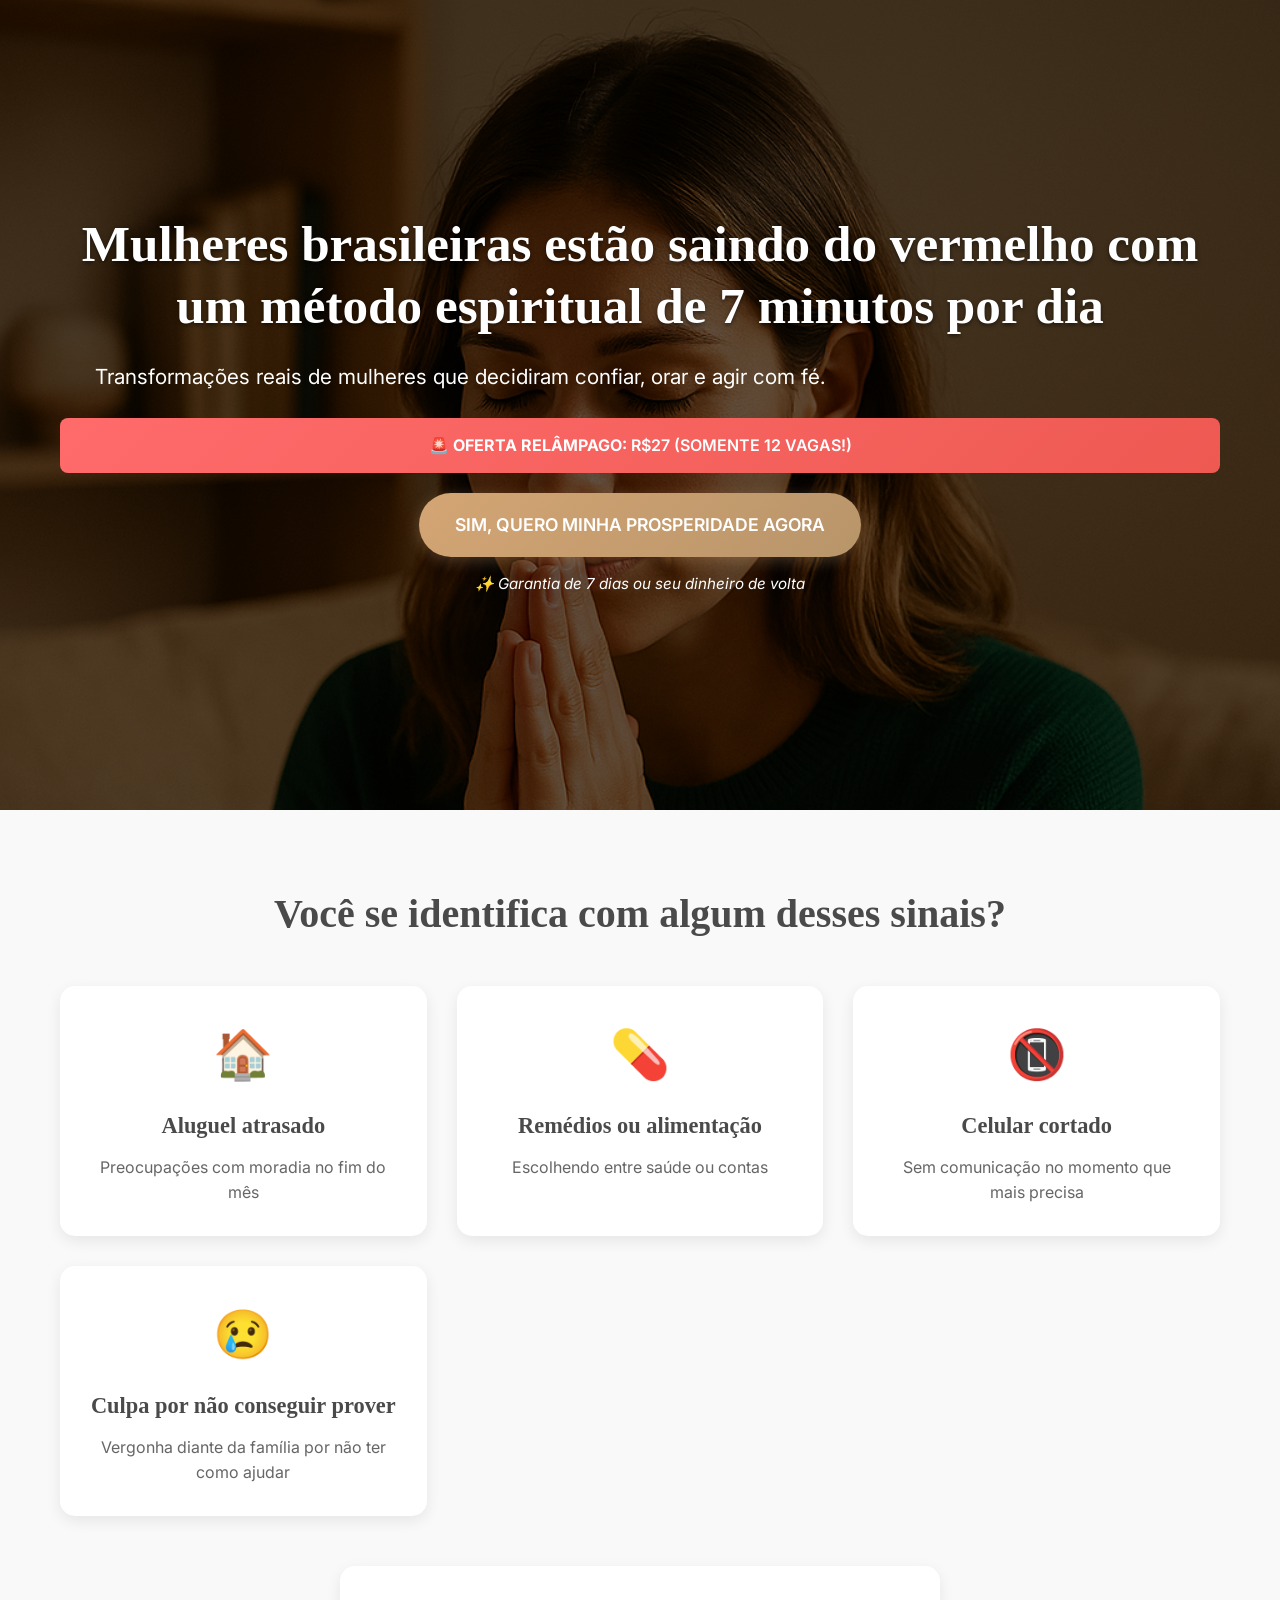
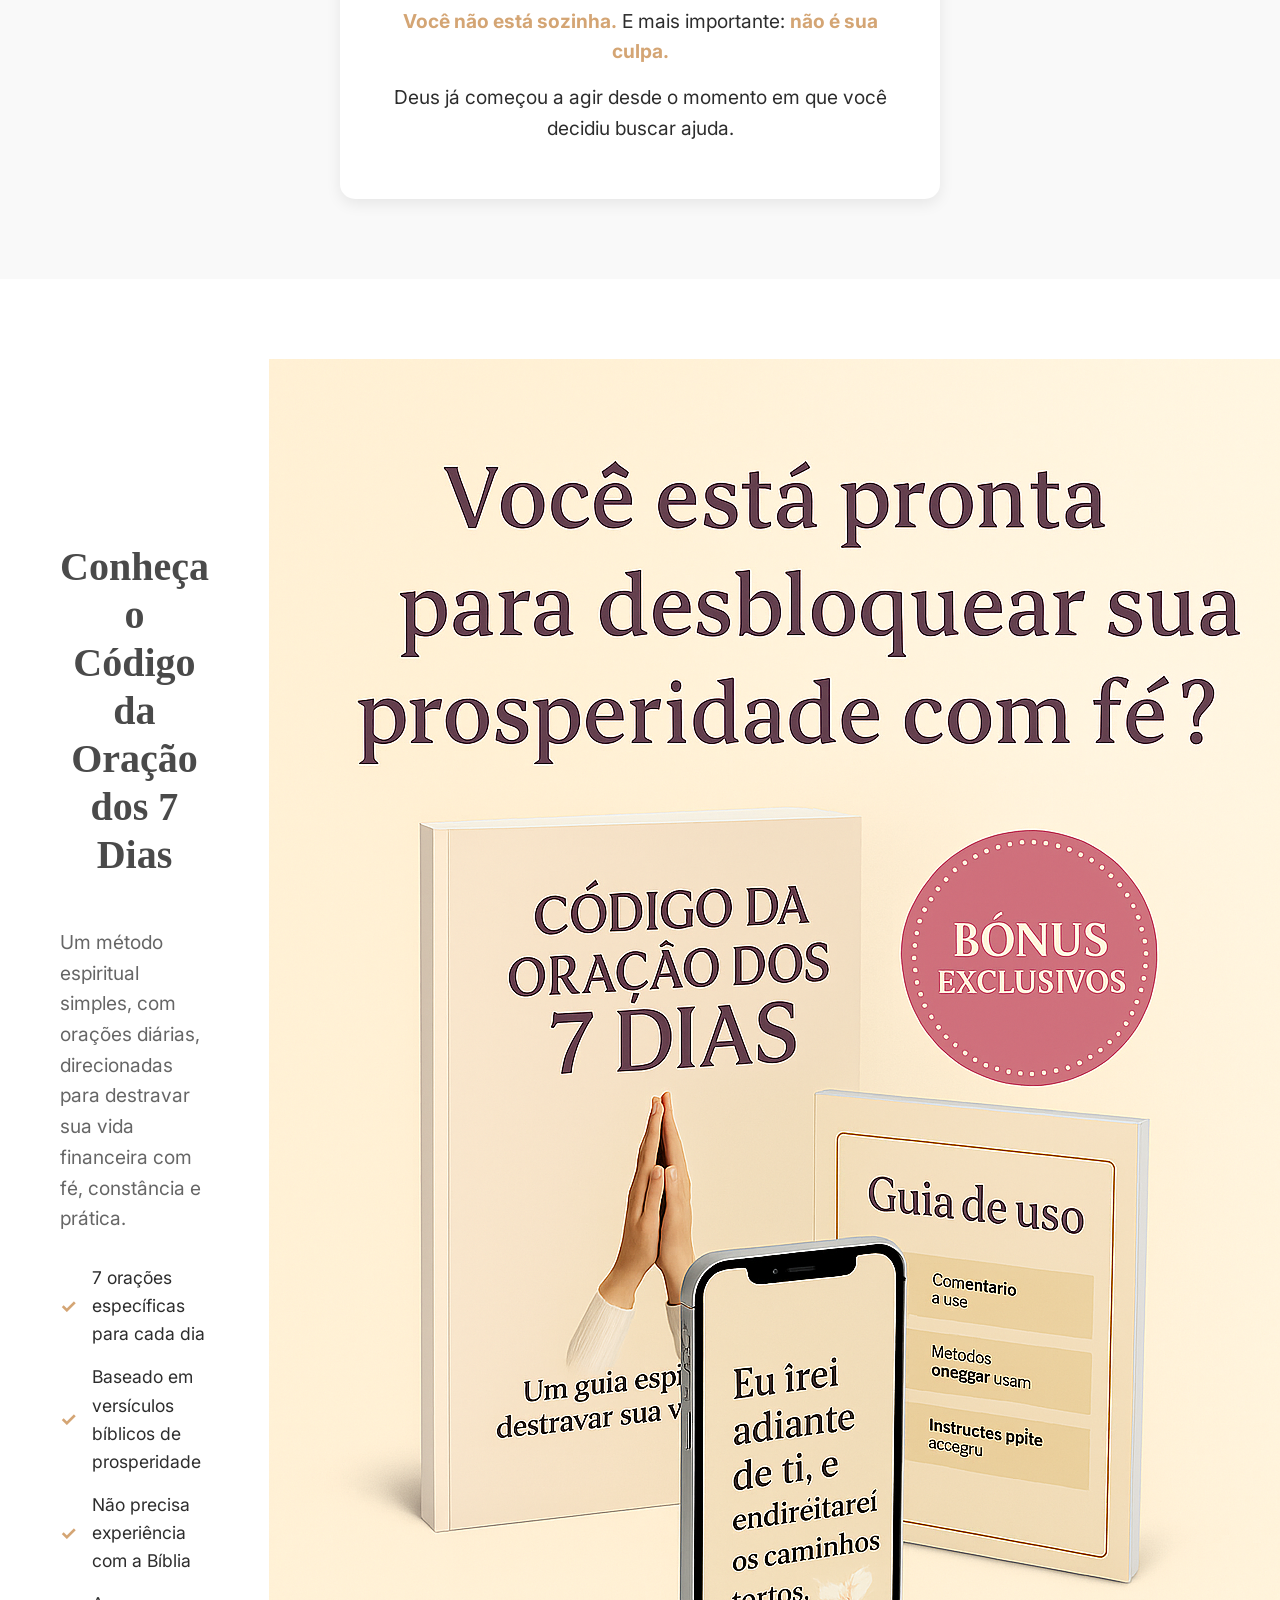
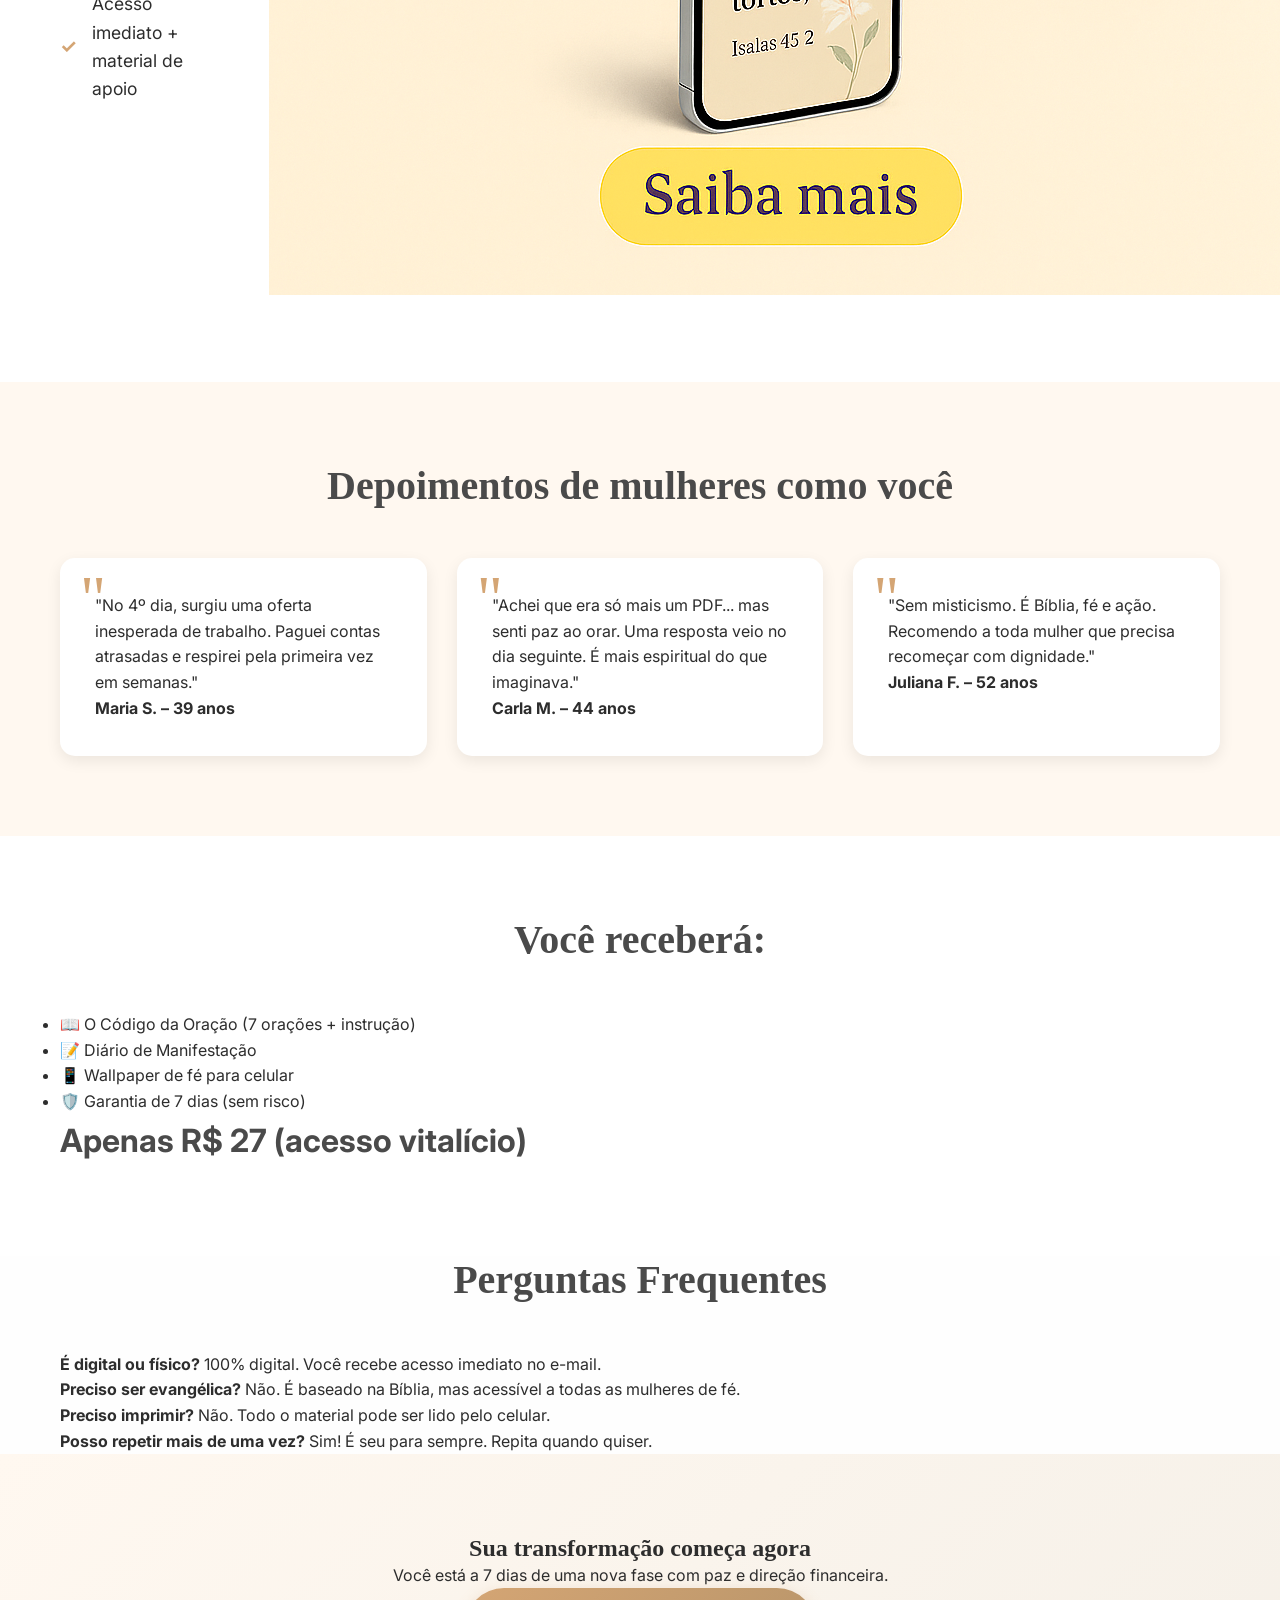
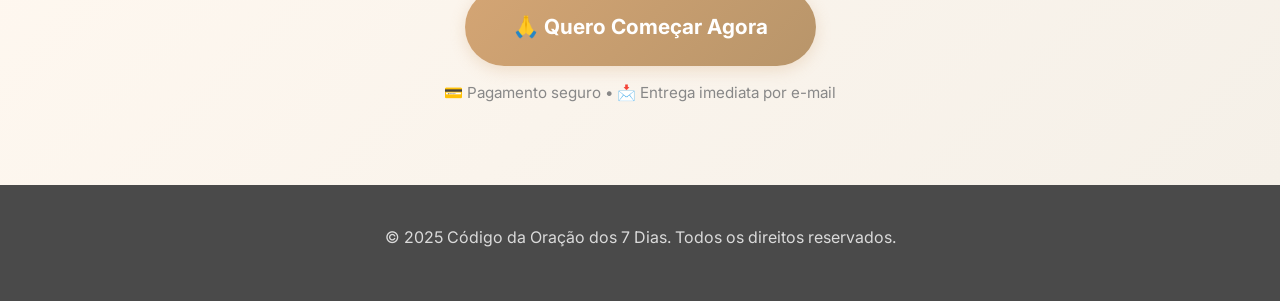
==== commit 9ec6f662: "Update index.html" ====
--- a/index.html
+++ b/index.html
@@ -1,275 +1,185 @@
 <!DOCTYPE html>
 <html lang="pt-br">
 <head>
-    <meta charset="UTF-8">
-    <meta name="viewport" content="width=device-width, initial-scale=1.0">
-    <title>Método das Mulheres de Minas Que Saíram do Vermelho - Código da Oração</title>
-    <meta name="description" content="Descubra como 127 mulheres transformaram dívidas em prosperidade com 7 minutos de oração por dia. Resultados rápidos e comprovados!">
-    <link rel="stylesheet" href="style.css">
-    <link rel="preconnect" href="https://fonts.googleapis.com">
-    <link rel="preconnect" href="https://fonts.gstatic.com" crossorigin>
-    <link href="https://fonts.googleapis.com/css2?family=Inter:wght@300;400;500;600;700&family=Playfair+Display:wght@400;500;600;700&display=swap" rel="stylesheet">
+  <meta charset="UTF-8" />
+  <meta name="viewport" content="width=device-width, initial-scale=1.0" />
+  <title>Código da Oração dos 7 Dias - Transformação com Fé</title>
+  <meta name="description" content="Transforme sua vida financeira com 7 minutos de oração por dia. Método espiritual simples com resultados reais e comprovados.">
+  <link rel="stylesheet" href="style.css" />
+  <link rel="preconnect" href="https://fonts.googleapis.com" />
+  <link rel="preconnect" href="https://fonts.gstatic.com" crossorigin />
+  <link href="https://fonts.googleapis.com/css2?family=Inter:wght@300;400;500;600;700&display=swap" rel="stylesheet" />
 
-    <!-- Meta Pixel Code -->
-    <script>
-      !function(f,b,e,v,n,t,s)
-      {if(f.fbq)return;n=f.fbq=function(){n.callMethod?
-      n.callMethod.apply(n,arguments):n.queue.push(arguments)};
-      if(!f._fbq)f._fbq=n;n.push=n;n.loaded=!0;n.version='2.0';
-      n.queue=[];t=b.createElement(e);t.async=!0;
-      t.src='https://connect.facebook.net/en_US/fbevents.js';
-      s=b.getElementsByTagName(e)[0];
-      s.parentNode.insertBefore(t,s)}(window, document,'script');
-      fbq('init', '1267239838112608');
-      fbq('track', 'PageView');
-    </script>
-    <noscript>
-      <img height="1" width="1"
-      src="https://www.facebook.com/tr?id=1267239838112608&ev=PageView&noscript=1"/>
-    </noscript>
-    <!-- End Meta Pixel Code -->
+  <!-- Meta Pixel Code -->
+  <script>
+    !function(f,b,e,v,n,t,s){if(f.fbq)return;n=f.fbq=function(){
+    n.callMethod?n.callMethod.apply(n,arguments):n.queue.push(arguments)};
+    if(!f._fbq)f._fbq=n;n.push=n;n.loaded=!0;n.version='2.0';
+    n.queue=[];t=b.createElement(e);t.async=!0;
+    t.src='https://connect.facebook.net/en_US/fbevents.js';
+    s=b.getElementsByTagName(e)[0];
+    s.parentNode.insertBefore(t,s)}(window,document,'script');
+    fbq('init', '1267239838112608');
+    fbq('track', 'PageView');
+  </script>
+  <noscript>
+    <img height="1" width="1" src="https://www.facebook.com/tr?id=1267239838112608&ev=PageView&noscript=1"/>
+  </noscript>
+  <!-- End Meta Pixel Code -->
 </head>
+
 <body>
-    <!-- Header Hero Section -->
-    <header class="hero">
-        <div class="container">
-            <div class="hero-content">
-                <div class="hero-text">
-                    <h1 class="hero-title">
-                        MULHERES DE MINAS GERAIS ESTÃO SAINDO DO VERMELHO COM ESTE MÉTODO BÍBLICO SIMPLES
-                    </h1>
-                    <p class="hero-subtitle">
-                        "Descubra como 127 mulheres transformaram dívidas em prosperidade com apenas <strong>7 minutos de oração por dia</strong>"
-                    </p>
-                    
-                    <!-- Gatilho de Urgência -->
-                    <div class="urgency-banner">
-                        <p>🚨 <strong>OFERTA RELÂMPAGO:</strong> R$27 (APENAS <span id="counter">12</span> VAGAS!)</p>
-                    </div>
-                    
-                    <div class="hero-cta">
-                        <a href="#oferta" class="btn-primary">
-                            SIM, QUERO MINHA PROSPERIDADE AGORA
-                        </a>
-                        <p class="guarantee-text">✨ Garantia de 7 dias ou seu dinheiro de volta</p>
-                    </div>
-                </div>
-            </div>
+  <!-- HERO -->
+  <header class="hero">
+    <div class="container">
+      <div class="hero-content">
+        <div class="hero-text">
+          <h1 class="hero-title">
+            Mulheres brasileiras estão saindo do vermelho com um método espiritual de 7 minutos por dia
+          </h1>
+          <p class="hero-subtitle">
+            Transformações reais de mulheres que decidiram confiar, orar e agir com fé.
+          </p>
+
+          <div class="urgency-banner">
+            <p>🚨 <strong>OFERTA RELÂMPAGO:</strong> R$27 (SOMENTE <span id="counter">12</span> VAGAS!)</p>
+          </div>
+
+          <div class="hero-cta">
+            <a href="#oferta" class="btn-primary">SIM, QUERO MINHA PROSPERIDADE AGORA</a>
+            <p class="guarantee-text">✨ Garantia de 7 dias ou seu dinheiro de volta</p>
+          </div>
         </div>
-    </header>
+      </div>
+    </div>
+  </header>
 
-    <!-- Problem Section -->
-    <section class="problem">
-        <div class="container">
-            <h2 class="section-title">Você reconhece alguma dessas situações?</h2>
-            <div class="problem-grid">
-                <div class="problem-item">
-                    <div class="problem-icon">🏠</div>
-                    <h3>Aluguel atrasado</h3>
-                    <p>Com medo do despejo no fim do mês</p>
-                </div>
-                <div class="problem-item">
-                    <div class="problem-icon">💊</div>
-                    <h3>Sem dinheiro para remédios</h3>
-                    <p>Escolhendo entre sua saúde e contas básicas</p>
-                </div>
-                <div class="problem-item">
-                    <div class="problem-icon">📱</div>
-                    <h3>Celheiro bloqueado</h3>
-                    <p>Sem conseguir receber ligações importantes</p>
-                </div>
-                <div class="problem-item">
-                    <div class="problem-icon">😔</div>
-                    <h3>Vergonha na família</h3>
-                    <p>Não conseguindo comprar o básico para seus filhos</p>
-                </div>
-            </div>
-            <div class="problem-conclusion">
-                <p><strong>Há esperança.</strong> O mesmo método que funcionou para <strong>Maria de Uberaba</strong> pode funcionar para você:</p>
-                <p>"Usei as orações e em 3 dias recebi proposta de emprego que pagou minhas dívidas"</p>
-            </div>
+  <!-- PROBLEMA -->
+  <section class="problem">
+    <div class="container">
+      <h2 class="section-title">Você se identifica com algum desses sinais?</h2>
+      <div class="problem-grid">
+        <div class="problem-item">
+          <div class="problem-icon">🏠</div>
+          <h3>Aluguel atrasado</h3>
+          <p>Preocupações com moradia no fim do mês</p>
         </div>
-    </section>
+        <div class="problem-item">
+          <div class="problem-icon">💊</div>
+          <h3>Remédios ou alimentação</h3>
+          <p>Escolhendo entre saúde ou contas</p>
+        </div>
+        <div class="problem-item">
+          <div class="problem-icon">📵</div>
+          <h3>Celular cortado</h3>
+          <p>Sem comunicação no momento que mais precisa</p>
+        </div>
+        <div class="problem-item">
+          <div class="problem-icon">😢</div>
+          <h3>Culpa por não conseguir prover</h3>
+          <p>Vergonha diante da família por não ter como ajudar</p>
+        </div>
+      </div>
+      <div class="problem-conclusion">
+        <p><strong>Você não está sozinha.</strong> E mais importante: <strong>não é sua culpa.</strong></p>
+        <p>Deus já começou a agir desde o momento em que você decidiu buscar ajuda.</p>
+      </div>
+    </div>
+  </section>
 
-    <!-- Solution Section -->
-    <section class="solution">
-        <div class="container">
-            <div class="solution-content">
-                <div class="solution-text">
-                    <h2 class="section-title">O Segredo das Mulheres Que <span class="highlight">Transformaram Dívidas em Prosperidade</span></h2>
-                    <p class="solution-description">
-                        <strong>Código da Oração dos 7 Dias</strong> não é teoria - é um método espiritual prático usado por mulheres reais de Minas, Rio Grande do Sul e Paraná
-                    </p>
-                    <div class="solution-benefits">
-                        <div class="benefit-item">
-                            <span class="check">✓</span>
-                            <span>Orações diretas de 5 minutos para cada dia</span>
-                        </div>
-                        <div class="benefit-item">
-                            <span class="check">✓</span>
-                            <span>Versículos bíblicos específicos para finanças</span>
-                        </div>
-                        <div class="benefit-item">
-                            <span class="check">✓</span>
-                            <span>Sem necessidade de conhecimento bíblico</span>
-                        </div>
-                        <div class="benefit-item">
-                            <span class="check">✓</span>
-                            <span>Acesso imediato - comece hoje mesmo</span>
-                        </div>
-                    </div>
-                </div>
-                <div class="solution-image">
-                    <img src="produto-principal.png" alt="Código da Oração dos 7 Dias" class="product-img">
-                </div>
-            </div>
+  <!-- SOLUÇÃO -->
+  <section class="solution">
+    <div class="container">
+      <div class="solution-content">
+        <div class="solution-text">
+          <h2 class="section-title">Conheça o Código da Oração dos 7 Dias</h2>
+          <p class="solution-description">
+            Um método espiritual simples, com orações diárias, direcionadas para destravar sua vida financeira com fé, constância e prática.
+          </p>
+          <div class="solution-benefits">
+            <div class="benefit-item"><span class="check">✓</span> 7 orações específicas para cada dia</div>
+            <div class="benefit-item"><span class="check">✓</span> Baseado em versículos bíblicos de prosperidade</div>
+            <div class="benefit-item"><span class="check">✓</span> Não precisa experiência com a Bíblia</div>
+            <div class="benefit-item"><span class="check">✓</span> Acesso imediato + material de apoio</div>
+          </div>
         </div>
-    </section>
+        <div class="solution-image">
+          <img src="produto-principal.png" alt="Código da Oração dos 7 Dias" />
+        </div>
+      </div>
+    </div>
+  </section>
 
-    <!-- Testimonials Section -->
-    <section class="testimonials">
-        <div class="container">
-            <h2 class="section-title">Resultados reais de mulheres como você</h2>
-            <div class="testimonials-grid">
-                <div class="testimonial">
-                    <div class="testimonial-content">
-                        <p>"Aluguel atrasado há 3 meses. No 4° dia de oração, recebi ligação oferecendo serviço extra que pagou tudo. Deus ouviu meu desespero!"</p>
-                    </div>
-                    <div class="testimonial-author">
-                        <div class="author-info">
-                            <h4>Cláudia Mendes</h4>
-                            <span>Uberaba, MG</span>
-                        </div>
-                    </div>
-                </div>
-                <div class="testimonial">
-                    <div class="testimonial-content">
-                        <p>"Minha luz ia cortar. Na mesma semana que comecei, renegociei minha dívida com 70% de desconto. Consegui pagar com o que tinha!"</p>
-                    </div>
-                    <div class="testimonial-author">
-                        <div class="author-info">
-                            <h4>Ana Paula Rocha</h4>
-                            <span>Caxias do Sul, RS</span>
-                        </div>
-                    </div>
-                </div>
-                <div class="testimonial">
-                    <div class="testimonial-content">
-                        <p>"Sem dinheiro para remédio do meu filho. No 2° dia, recebi ajuda inesperada de uma amiga que nem sabia da minha situação. Milagre!"</p>
-                    </div>
-                    <div class="testimonial-author">
-                        <div class="author-info">
-                            <h4>Fernanda Oliveira</h4>
-                            <span>Londrina, PR</span>
-                        </div>
-                    </div>
-                </div>
-            </div>
+  <!-- DEPOIMENTOS -->
+  <section class="testimonials">
+    <div class="container">
+      <h2 class="section-title">Depoimentos de mulheres como você</h2>
+      <div class="testimonials-grid">
+        <div class="testimonial">
+          <p>"No 4º dia, surgiu uma oferta inesperada de trabalho. Paguei contas atrasadas e respirei pela primeira vez em semanas."</p>
+          <h4>Maria S. – 39 anos</h4>
         </div>
-    </section>
+        <div class="testimonial">
+          <p>"Achei que era só mais um PDF... mas senti paz ao orar. Uma resposta veio no dia seguinte. É mais espiritual do que imaginava."</p>
+          <h4>Carla M. – 44 anos</h4>
+        </div>
+        <div class="testimonial">
+          <p>"Sem misticismo. É Bíblia, fé e ação. Recomendo a toda mulher que precisa recomeçar com dignidade."</p>
+          <h4>Juliana F. – 52 anos</h4>
+        </div>
+      </div>
+    </div>
+  </section>
 
-    <!-- What You Get Section -->
-    <section class="what-you-get">
-        <div class="container">
-            <h2 class="section-title">Seu pacote completo de transformação</h2>
-            <div class="products-showcase">
-                <div class="main-product">
-                    <img src="produto-completo.png" alt="Produto completo com bônus" class="showcase-img">
-                </div>
-                <div class="products-list">
-                    <div class="product-item">
-                        <div class="product-icon">📖</div>
-                        <div class="product-details">
-                            <h3>Código da Oração dos 7 Dias</h3>
-                            <p>O guia passo a passo com orações diárias</p>
-                            <span class="product-value">Valor: R$ 97</span>
-                        </div>
-                    </div>
-                    <div class="product-item bonus">
-                        <div class="product-icon">📝</div>
-                        <div class="product-details">
-                            <h3>Diário de Manifestação</h3>
-                            <p>Para registrar provisões e respostas às orações</p>
-                            <span class="product-value">Valor: R$ 37</span>
-                        </div>
-                    </div>
-                    <div class="product-item bonus">
-                        <div class="product-icon">📱</div>
-                        <div class="product-details">
-                            <h3>Wallpaper de Fé</h3>
-                            <p>Lembrete diário do versículo Isaías 45:2</p>
-                            <span class="product-value">Valor: R$ 27</span>
-                        </div>
-                    </div>
-                </div>
-            </div>
-            <div class="total-value">
-                <p class="original-price">Valor total: <span class="strike">R$ 161</span></p>
-                <p class="current-price">HOJE: <span class="price">R$ 27</span></p>
-                <p class="savings">(Economize 83%)</p>
-            </div>
-        </div>
-    </section>
+  <!-- OFERTA -->
+  <section class="what-you-get">
+    <div class="container">
+      <h2 class="section-title">Você receberá:</h2>
+      <ul>
+        <li>📖 O Código da Oração (7 orações + instrução)</li>
+        <li>📝 Diário de Manifestação</li>
+        <li>📱 Wallpaper de fé para celular</li>
+        <li>🛡️ Garantia de 7 dias (sem risco)</li>
+      </ul>
+      <p class="current-price">Apenas R$ 27 (acesso vitalício)</p>
+    </div>
+  </section>
 
-    <!-- Final CTA Section -->
-    <section class="final-cta" id="oferta">
-        <div class="container">
-            <div class="cta-content">
-                <h2>Sua virada financeira começa agora</h2>
-                <p>Não deixe mais um dia de angústia financeira</p>
-                
-                <!-- Gatilho de Urgência -->
-                <div class="urgency-banner">
-                    <p>🚨 <strong>ÚLTIMOS 12 ACESSOS POR R$27!</strong> Promoção termina hoje</p>
-                </div>
-                
-                <div class="guarantee-box">
-                    <div class="guarantee-icon">🛡️</div>
-                    <div class="guarantee-text">
-                        <h3>Garantia de 7 Dias</h3>
-                        <p>Se não ver resultados, devolvemos 100% do seu dinheiro</p>
-                    </div>
-                </div>
+  <!-- FAQ -->
+  <section class="faq">
+    <div class="container">
+      <h2 class="section-title">Perguntas Frequentes</h2>
+      <div class="faq-item"><strong>É digital ou físico?</strong> 100% digital. Você recebe acesso imediato no e-mail.</div>
+      <div class="faq-item"><strong>Preciso ser evangélica?</strong> Não. É baseado na Bíblia, mas acessível a todas as mulheres de fé.</div>
+      <div class="faq-item"><strong>Preciso imprimir?</strong> Não. Todo o material pode ser lido pelo celular.</div>
+      <div class="faq-item"><strong>Posso repetir mais de uma vez?</strong> Sim! É seu para sempre. Repita quando quiser.</div>
+    </div>
+  </section>
 
-                <div class="cta-buttons">
-                    <a href="https://pay.kirvano.com/52cb859c-5bb2-492b-a7cf-c7e93148ccee" class="btn-primary large">
-                        🙏 SIM, QUERO MINHA TRANSFORMAÇÃO
-                    </a>
-                    <p class="payment-info">🔒 Pagamento 100% seguro • 📩 Acesso imediato</p>
-                </div>
+  <!-- CTA FINAL -->
+  <section class="final-cta" id="oferta">
+    <div class="container">
+      <h2>Sua transformação começa agora</h2>
+      <p>Você está a 7 dias de uma nova fase com paz e direção financeira.</p>
+      <a href="https://pay.kirvano.com/52cb859c-5bb2-492b-a7cf-c7e93148ccee" class="btn-primary large">🙏 Quero Começar Agora</a>
+      <p class="payment-info">💳 Pagamento seguro • 📩 Entrega imediata por e-mail</p>
+    </div>
+  </section>
 
-                <div class="final-testimonial">
-                    <p><em>"Esta não é uma compra, é um investimento na sua paz. Deus já começou a agir quando você tomou a decisão de buscar solução."</em></p>
-                </div>
-            </div>
-        </div>
-    </section>
+  <!-- FOOTER -->
+  <footer class="footer">
+    <div class="container">
+      <p>© 2025 Código da Oração dos 7 Dias. Todos os direitos reservados.</p>
+    </div>
+  </footer>
 
-    <!-- Footer -->
-    <footer class="footer">
-        <div class="container">
-            <p>© 2025 Código da Oração dos 7 Dias. Todos os direitos reservados.</p>
-            <p>Produto digital. Entrega imediata por e-mail após confirmação de pagamento.</p>
-        </div>
-    </footer>
-
-    <script>
-        // Contador psicológico de vagas
-        setInterval(() => {
-            const counter = document.getElementById("counter");
-            const current = parseInt(counter.innerText);
-            counter.innerText = Math.max(5, Math.floor(Math.random() * 5) + current - 1);
-        }, 30000);
-
-        // Smooth scrolling
-        document.querySelectorAll('a[href^="#"]').forEach(anchor => {
-            anchor.addEventListener('click', function (e) {
-                e.preventDefault();
-                document.querySelector(this.getAttribute('href')).scrollIntoView({
-                    behavior: 'smooth'
-                });
-            });
-        });
-    </script>
+  <!-- Scripts -->
+  <script>
+    setInterval(() => {
+      const counter = document.getElementById("counter");
+      const current = parseInt(counter.innerText);
+      counter.innerText = Math.max(5, Math.floor(Math.random() * 5) + current - 1);
+    }, 30000);
+  </script>
 </body>
 </html>
--- a/style.css
+++ b/style.css
@@ -64,6 +64,24 @@
     padding: 22px 48px;
     font-size: 1.3rem;
     font-weight: 700;
+}
+
+/* Urgency Banner */
+.urgency-banner {
+    background: linear-gradient(135deg, #ff6b6b 0%, #ee5a52 100%);
+    color: white;
+    padding: 15px;
+    border-radius: 8px;
+    text-align: center;
+    margin: 20px 0;
+    font-weight: 600;
+    animation: pulse 2s infinite;
+}
+
+@keyframes pulse {
+    0% { transform: scale(1); }
+    50% { transform: scale(1.02); }
+    100% { transform: scale(1); }
 }
 
 /* Hero Section */
@@ -103,13 +121,15 @@
     font-size: 3.2rem;
     margin-bottom: 1.5rem;
     color: white;
+    text-shadow: 0 2px 4px rgba(0,0,0,0.5);
 }
 
 .hero-subtitle {
     font-size: 1.3rem;
-    margin-bottom: 2.5rem;
+    margin-bottom: 1.5rem;
     color: white;
     line-height: 1.6;
+    max-width: 800px;
 }
 
 .guarantee-text {
@@ -169,11 +189,15 @@
     background: white;
     border-radius: 15px;
     box-shadow: 0 5px 15px rgba(0,0,0,0.08);
+    font-size: 1.2rem;
 }
 
 .problem-conclusion p {
-    font-size: 1.2rem;
     margin-bottom: 15px;
+}
+
+.problem-conclusion strong {
+    color: #d4a574;
 }
 
 /* Solution Section */
@@ -267,6 +291,7 @@
 .testimonial-author span {
     color: #888;
     font-size: 0.95rem;
+    font-weight: 600;
 }
 
 /* What You Get Section */
@@ -340,6 +365,8 @@
     background: linear-gradient(135deg, #fff8f0 0%, #f5f0e8 100%);
     border-radius: 15px;
     border: 3px solid #d4a574;
+    max-width: 600px;
+    margin: 0 auto;
 }
 
 .original-price {
@@ -356,6 +383,7 @@
     font-size: 2rem;
     font-weight: 700;
     color: #4a4a4a;
+    margin-bottom: 10px;
 }
 
 .price {
@@ -363,52 +391,9 @@
     font-size: 2.5rem;
 }
 
-/* Urgency Section */
-.urgency {
-    padding: 60px 0;
-    background: linear-gradient(135deg, #ff6b6b 0%, #ee5a52 100%);
-    color: white;
-    text-align: center;
-}
-
-.urgency-content h2 {
-    font-size: 2.2rem;
-    margin-bottom: 20px;
-}
-
-.urgency-content p {
+.savings {
     font-size: 1.2rem;
-    margin-bottom: 30px;
-}
-
-.countdown {
-    display: flex;
-    justify-content: center;
-    gap: 30px;
-    margin-bottom: 30px;
-}
-
-.countdown-item {
-    background: rgba(255,255,255,0.2);
-    padding: 20px;
-    border-radius: 15px;
-    min-width: 100px;
-}
-
-.countdown-number {
-    display: block;
-    font-size: 2.5rem;
-    font-weight: 700;
-    line-height: 1;
-}
-
-.countdown-label {
-    font-size: 0.9rem;
-    opacity: 0.9;
-}
-
-.urgency-warning {
-    font-size: 1.1rem;
+    color: #d4a574;
     font-weight: 600;
 }
 
@@ -467,6 +452,9 @@
     margin-top: 15px;
     color: #888;
     font-size: 0.95rem;
+    display: flex;
+    justify-content: center;
+    gap: 15px;
 }
 
 .final-testimonial {
@@ -476,18 +464,13 @@
     background: white;
     border-radius: 15px;
     box-shadow: 0 5px 15px rgba(0,0,0,0.08);
+    font-style: italic;
 }
 
 .final-testimonial p {
     font-size: 1.1rem;
     line-height: 1.6;
     color: #555;
-    margin-bottom: 15px;
-}
-
-.final-testimonial span {
-    color: #d4a574;
-    font-weight: 600;
 }
 
 /* Footer */
@@ -590,14 +573,9 @@
         padding: 20px;
     }
     
-    .countdown {
-        flex-wrap: wrap;
-        gap: 10px;
-    }
-    
-    .countdown-item {
-        min-width: 70px;
-        padding: 12px;
+    .payment-info {
+        flex-direction: column;
+        gap: 5px;
     }
 }
 
@@ -624,4 +602,3 @@
 html {
     scroll-behavior: smooth;
 }
-
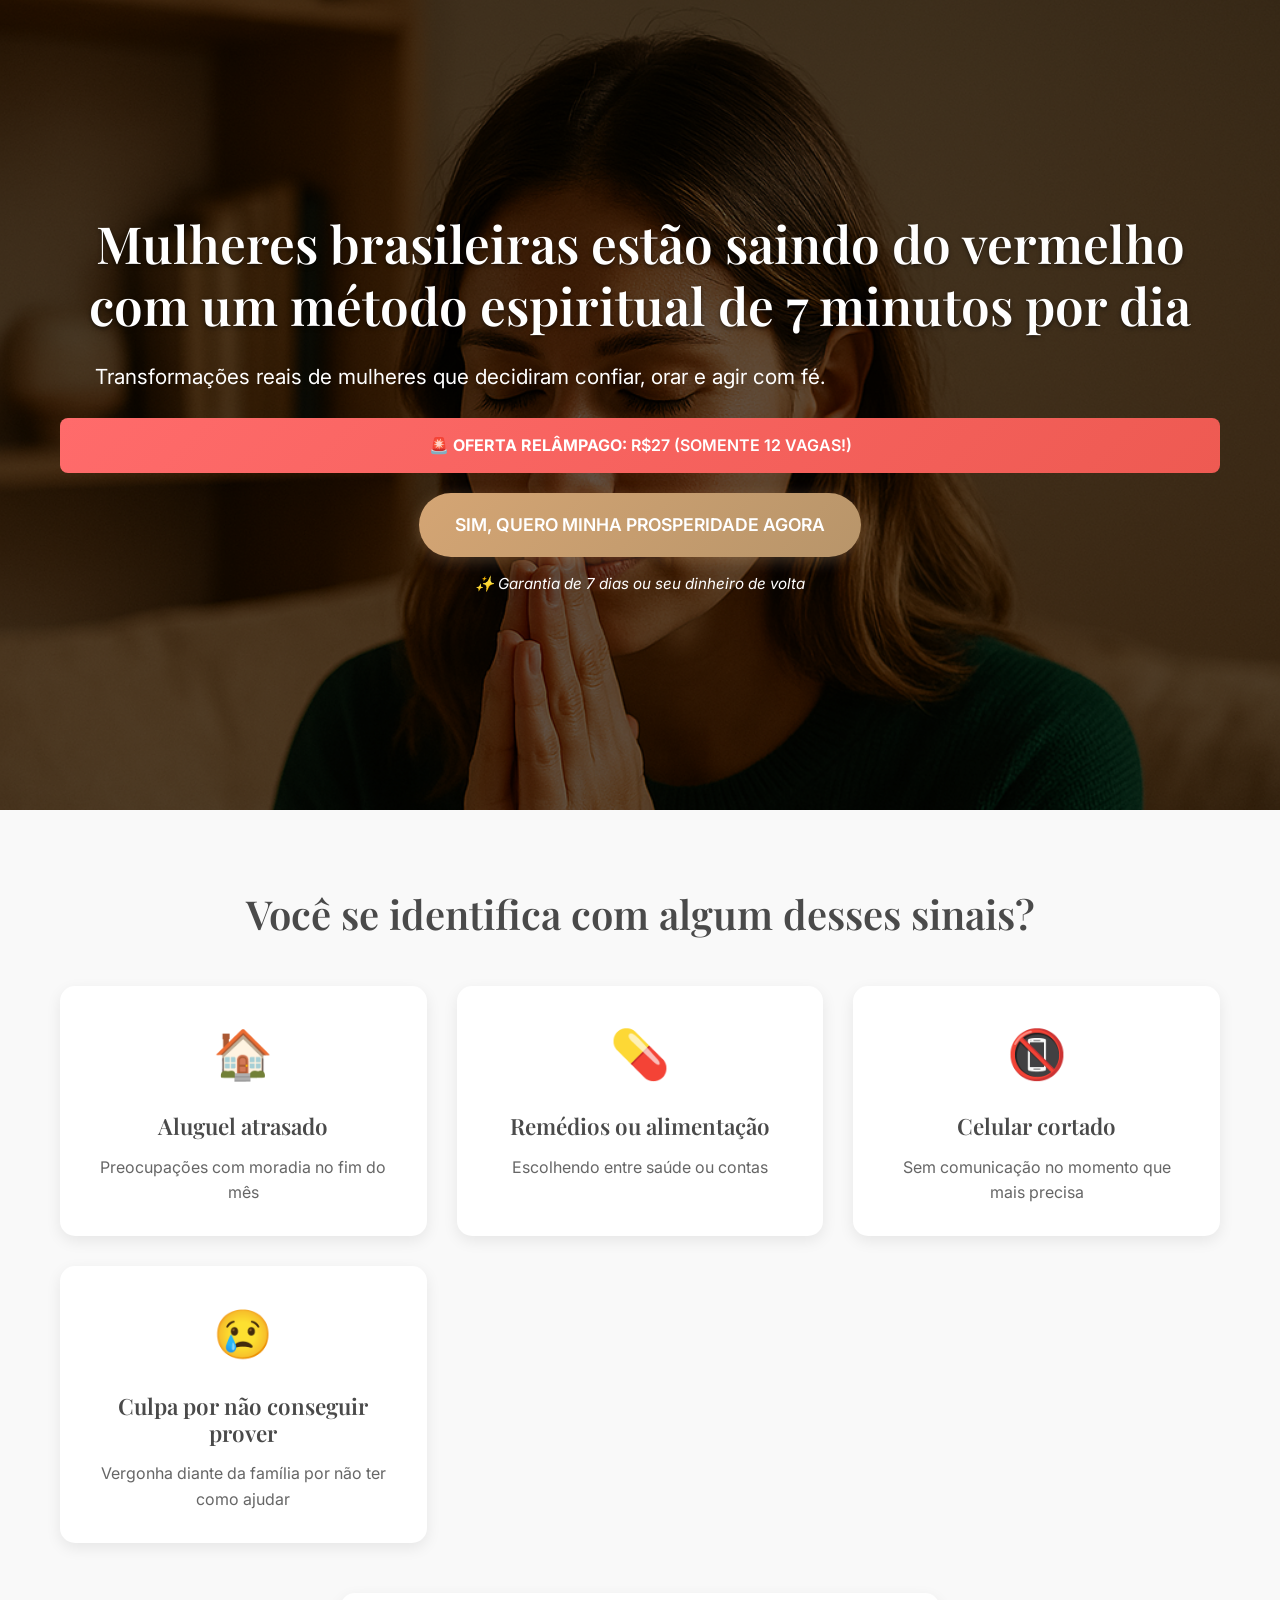
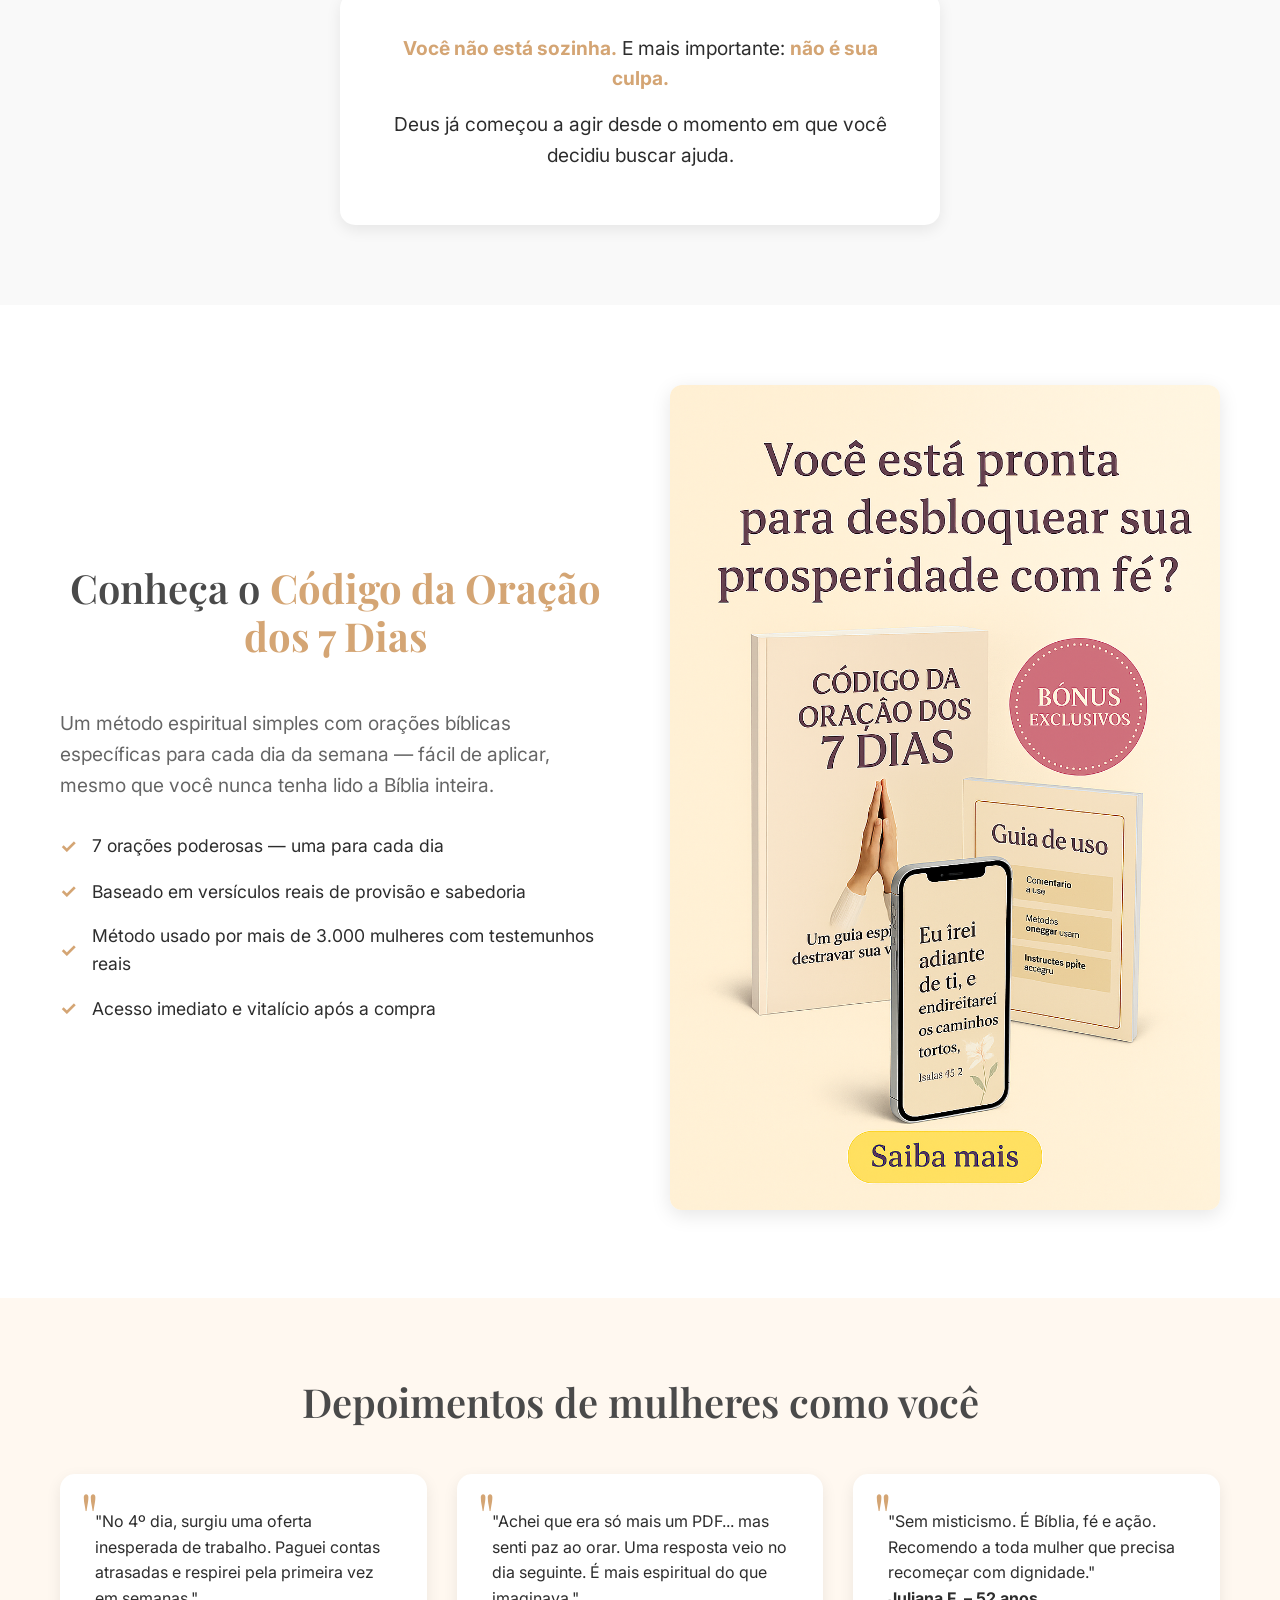
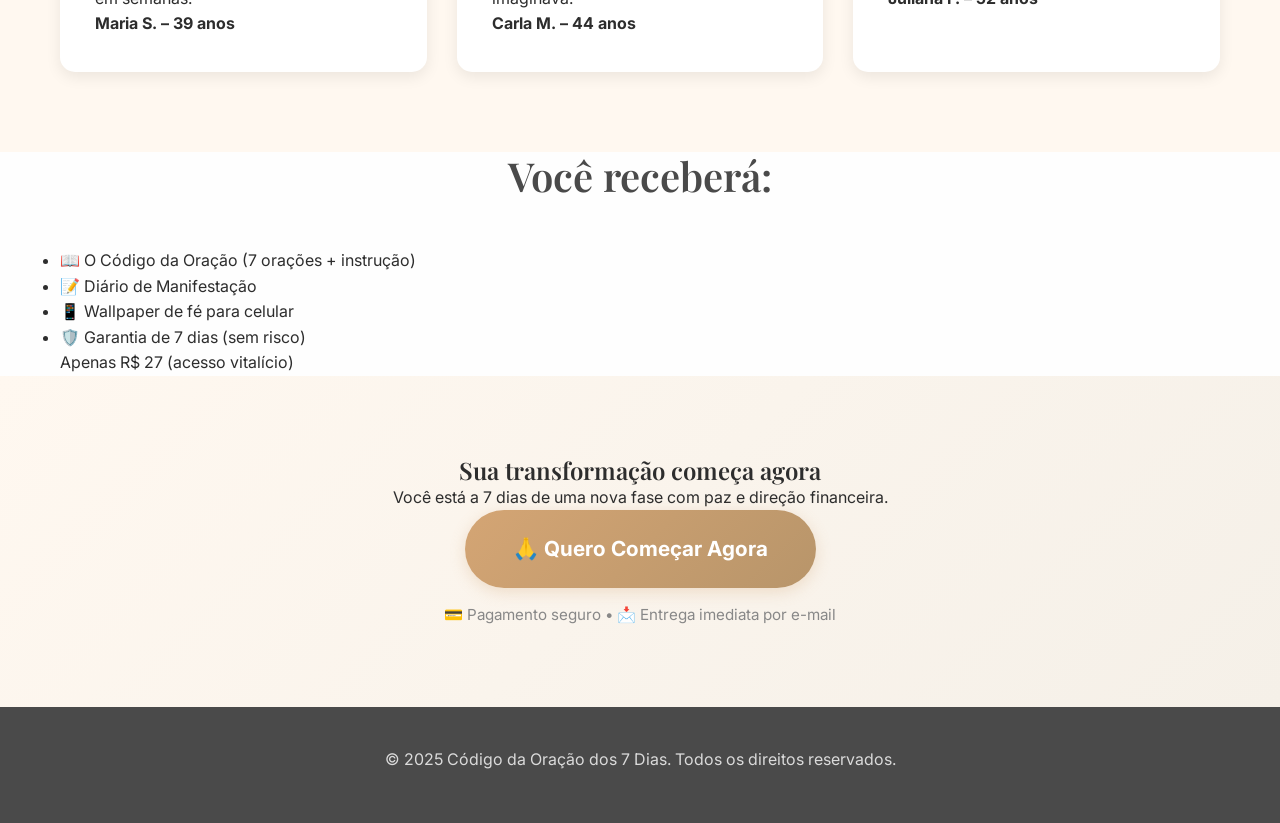
==== commit c1ef4dd5: "Update index.html" ====
--- a/index.html
+++ b/index.html
@@ -8,7 +8,7 @@
   <link rel="stylesheet" href="style.css" />
   <link rel="preconnect" href="https://fonts.googleapis.com" />
   <link rel="preconnect" href="https://fonts.gstatic.com" crossorigin />
-  <link href="https://fonts.googleapis.com/css2?family=Inter:wght@300;400;500;600;700&display=swap" rel="stylesheet" />
+  <link href="https://fonts.googleapis.com/css2?family=Inter:wght@300;400;500;600;700&family=Playfair+Display:wght@400;500;600;700&display=swap" rel="stylesheet" />
 
   <!-- Meta Pixel Code -->
   <script>
@@ -92,19 +92,32 @@
     <div class="container">
       <div class="solution-content">
         <div class="solution-text">
-          <h2 class="section-title">Conheça o Código da Oração dos 7 Dias</h2>
+          <h2 class="section-title">Conheça o <span class="highlight">Código da Oração dos 7 Dias</span></h2>
           <p class="solution-description">
-            Um método espiritual simples, com orações diárias, direcionadas para destravar sua vida financeira com fé, constância e prática.
+            Um método espiritual simples com orações bíblicas específicas para cada dia da semana — fácil de aplicar, mesmo que você nunca tenha lido a Bíblia inteira.
           </p>
           <div class="solution-benefits">
-            <div class="benefit-item"><span class="check">✓</span> 7 orações específicas para cada dia</div>
-            <div class="benefit-item"><span class="check">✓</span> Baseado em versículos bíblicos de prosperidade</div>
-            <div class="benefit-item"><span class="check">✓</span> Não precisa experiência com a Bíblia</div>
-            <div class="benefit-item"><span class="check">✓</span> Acesso imediato + material de apoio</div>
+            <div class="benefit-item">
+              <span class="check">✓</span>
+              7 orações poderosas — uma para cada dia
+            </div>
+            <div class="benefit-item">
+              <span class="check">✓</span>
+              Baseado em versículos reais de provisão e sabedoria
+            </div>
+            <div class="benefit-item">
+              <span class="check">✓</span>
+              Método usado por mais de 3.000 mulheres com testemunhos reais
+            </div>
+            <div class="benefit-item">
+              <span class="check">✓</span>
+              Acesso imediato e vitalício após a compra
+            </div>
           </div>
         </div>
+
         <div class="solution-image">
-          <img src="produto-principal.png" alt="Código da Oração dos 7 Dias" />
+          <img src="produto-principal.png" alt="Mockup do produto Código da Oração dos 7 Dias" style="max-width: 100%; height: auto; border-radius: 12px; box-shadow: 0 5px 20px rgba(0,0,0,0.1);" />
         </div>
       </div>
     </div>
@@ -145,17 +158,6 @@
     </div>
   </section>
 
-  <!-- FAQ -->
-  <section class="faq">
-    <div class="container">
-      <h2 class="section-title">Perguntas Frequentes</h2>
-      <div class="faq-item"><strong>É digital ou físico?</strong> 100% digital. Você recebe acesso imediato no e-mail.</div>
-      <div class="faq-item"><strong>Preciso ser evangélica?</strong> Não. É baseado na Bíblia, mas acessível a todas as mulheres de fé.</div>
-      <div class="faq-item"><strong>Preciso imprimir?</strong> Não. Todo o material pode ser lido pelo celular.</div>
-      <div class="faq-item"><strong>Posso repetir mais de uma vez?</strong> Sim! É seu para sempre. Repita quando quiser.</div>
-    </div>
-  </section>
-
   <!-- CTA FINAL -->
   <section class="final-cta" id="oferta">
     <div class="container">
--- a/style.css
+++ b/style.css
@@ -1,604 +1,409 @@
 /* Reset e configurações base */
 * {
-    margin: 0;
-    padding: 0;
-    box-sizing: border-box;
+  margin: 0;
+  padding: 0;
+  box-sizing: border-box;
 }
 
 body {
-    font-family: 'Inter', sans-serif;
-    line-height: 1.6;
-    color: #2d2d2d;
-    background-color: #fefefe;
+  font-family: 'Inter', sans-serif;
+  line-height: 1.6;
+  color: #2d2d2d;
+  background-color: #fefefe;
 }
 
 .container {
-    max-width: 1200px;
-    margin: 0 auto;
-    padding: 0 20px;
+  max-width: 1200px;
+  margin: 0 auto;
+  padding: 0 20px;
 }
 
 /* Typography */
 h1, h2, h3 {
-    font-family: 'Playfair Display', serif;
-    font-weight: 600;
-    line-height: 1.2;
+  font-family: 'Playfair Display', serif;
+  font-weight: 600;
+  line-height: 1.2;
 }
 
 .section-title {
-    font-size: 2.5rem;
-    text-align: center;
-    margin-bottom: 3rem;
-    color: #4a4a4a;
+  font-size: 2.5rem;
+  text-align: center;
+  margin-bottom: 3rem;
+  color: #4a4a4a;
 }
 
 .highlight {
-    color: #d4a574;
-    font-weight: 700;
+  color: #d4a574;
+  font-weight: 700;
 }
 
 /* Buttons */
 .btn-primary {
-    display: inline-block;
-    background: linear-gradient(135deg, #d4a574 0%, #b8956a 100%);
-    color: white;
-    padding: 18px 36px;
-    border-radius: 50px;
-    text-decoration: none;
-    font-weight: 600;
-    font-size: 1.1rem;
-    text-align: center;
-    transition: all 0.3s ease;
-    box-shadow: 0 4px 15px rgba(212, 165, 116, 0.3);
-    border: none;
-    cursor: pointer;
+  display: inline-block;
+  background: linear-gradient(135deg, #d4a574 0%, #b8956a 100%);
+  color: white;
+  padding: 18px 36px;
+  border-radius: 50px;
+  text-decoration: none;
+  font-weight: 600;
+  font-size: 1.1rem;
+  text-align: center;
+  transition: all 0.3s ease;
+  box-shadow: 0 4px 15px rgba(212, 165, 116, 0.3);
+  border: none;
+  cursor: pointer;
 }
 
 .btn-primary:hover {
-    transform: translateY(-2px);
-    box-shadow: 0 6px 20px rgba(212, 165, 116, 0.4);
-    background: linear-gradient(135deg, #b8956a 0%, #d4a574 100%);
+  transform: translateY(-2px);
+  box-shadow: 0 6px 20px rgba(212, 165, 116, 0.4);
+  background: linear-gradient(135deg, #b8956a 0%, #d4a574 100%);
 }
 
 .btn-primary.large {
-    padding: 22px 48px;
-    font-size: 1.3rem;
-    font-weight: 700;
+  padding: 22px 48px;
+  font-size: 1.3rem;
+  font-weight: 700;
 }
 
 /* Urgency Banner */
 .urgency-banner {
-    background: linear-gradient(135deg, #ff6b6b 0%, #ee5a52 100%);
-    color: white;
-    padding: 15px;
-    border-radius: 8px;
-    text-align: center;
-    margin: 20px 0;
-    font-weight: 600;
-    animation: pulse 2s infinite;
+  background: linear-gradient(135deg, #ff6b6b 0%, #ee5a52 100%);
+  color: white;
+  padding: 15px;
+  border-radius: 8px;
+  text-align: center;
+  margin: 20px 0;
+  font-weight: 600;
+  animation: pulse 2s infinite;
 }
 
 @keyframes pulse {
-    0% { transform: scale(1); }
-    50% { transform: scale(1.02); }
-    100% { transform: scale(1); }
+  0% { transform: scale(1); }
+  50% { transform: scale(1.02); }
+  100% { transform: scale(1); }
 }
 
 /* Hero Section */
 .hero {
-    background-image: url('mulher-orando.png');
-    background-position: top center;
-    background-repeat: no-repeat;
-    background-size: cover;
-    position: relative;
-    padding: 80px 0;
-    min-height: 90vh;
-    display: flex;
-    align-items: center;
+  background-image: url('mulher-orando.png');
+  background-position: top center;
+  background-repeat: no-repeat;
+  background-size: cover;
+  position: relative;
+  padding: 80px 0;
+  min-height: 90vh;
+  display: flex;
+  align-items: center;
 }
 
 .hero::before {
-    content: '';
-    position: absolute;
-    top: 0;
-    left: 0;
-    right: 0;
-    bottom: 0;
-    background: rgba(0, 0, 0, 0.6);
+  content: '';
+  position: absolute;
+  top: 0;
+  left: 0;
+  right: 0;
+  bottom: 0;
+  background: rgba(0, 0, 0, 0.6);
 }
 
 .hero-content {
-    display: flex;
-    flex-direction: column;
-    align-items: center;
-    text-align: center;
-    gap: 20px;
-    position: relative;
-    z-index: 1;
+  display: flex;
+  flex-direction: column;
+  align-items: center;
+  text-align: center;
+  gap: 20px;
+  position: relative;
+  z-index: 1;
 }
 
 .hero-title {
-    font-size: 3.2rem;
-    margin-bottom: 1.5rem;
-    color: white;
-    text-shadow: 0 2px 4px rgba(0,0,0,0.5);
+  font-size: 3.2rem;
+  margin-bottom: 1.5rem;
+  color: white;
+  text-shadow: 0 2px 4px rgba(0,0,0,0.5);
 }
 
 .hero-subtitle {
-    font-size: 1.3rem;
-    margin-bottom: 1.5rem;
-    color: white;
-    line-height: 1.6;
-    max-width: 800px;
+  font-size: 1.3rem;
+  margin-bottom: 1.5rem;
+  color: white;
+  line-height: 1.6;
+  max-width: 800px;
 }
 
 .guarantee-text {
-    margin-top: 15px;
-    font-size: 0.95rem;
-    color: white;
-    font-style: italic;
+  margin-top: 15px;
+  font-size: 0.95rem;
+  color: white;
+  font-style: italic;
 }
 
 /* Problem Section */
 .problem {
-    padding: 80px 0;
-    background: #f9f9f9;
+  padding: 80px 0;
+  background: #f9f9f9;
 }
 
 .problem-grid {
-    display: grid;
-    grid-template-columns: repeat(auto-fit, minmax(280px, 1fr));
-    gap: 30px;
-    margin-bottom: 50px;
+  display: grid;
+  grid-template-columns: repeat(auto-fit, minmax(280px, 1fr));
+  gap: 30px;
+  margin-bottom: 50px;
 }
 
 .problem-item {
-    background: white;
-    padding: 30px;
-    border-radius: 15px;
-    text-align: center;
-    box-shadow: 0 5px 15px rgba(0,0,0,0.08);
-    transition: transform 0.3s ease;
+  background: white;
+  padding: 30px;
+  border-radius: 15px;
+  text-align: center;
+  box-shadow: 0 5px 15px rgba(0,0,0,0.08);
+  transition: transform 0.3s ease;
 }
 
 .problem-item:hover {
-    transform: translateY(-5px);
+  transform: translateY(-5px);
 }
 
 .problem-icon {
-    font-size: 3rem;
-    margin-bottom: 20px;
+  font-size: 3rem;
+  margin-bottom: 20px;
 }
 
 .problem-item h3 {
-    font-size: 1.4rem;
-    margin-bottom: 15px;
-    color: #4a4a4a;
+  font-size: 1.4rem;
+  margin-bottom: 15px;
+  color: #4a4a4a;
 }
 
 .problem-item p {
-    color: #666;
-    line-height: 1.6;
+  color: #666;
+  line-height: 1.6;
 }
 
 .problem-conclusion {
-    text-align: center;
-    max-width: 600px;
-    margin: 0 auto;
-    padding: 40px;
-    background: white;
-    border-radius: 15px;
-    box-shadow: 0 5px 15px rgba(0,0,0,0.08);
-    font-size: 1.2rem;
+  text-align: center;
+  max-width: 600px;
+  margin: 0 auto;
+  padding: 40px;
+  background: white;
+  border-radius: 15px;
+  box-shadow: 0 5px 15px rgba(0,0,0,0.08);
+  font-size: 1.2rem;
 }
 
 .problem-conclusion p {
-    margin-bottom: 15px;
+  margin-bottom: 15px;
 }
 
 .problem-conclusion strong {
-    color: #d4a574;
+  color: #d4a574;
 }
 
 /* Solution Section */
 .solution {
-    padding: 80px 0;
-    background: white;
+  padding: 80px 0;
+  background: white;
 }
 
 .solution-content {
-    display: grid;
-    grid-template-columns: 1fr 1fr;
-    gap: 60px;
-    align-items: center;
+  display: grid;
+  grid-template-columns: 1fr 1fr;
+  gap: 60px;
+  align-items: center;
 }
 
 .solution-description {
-    font-size: 1.2rem;
-    margin-bottom: 30px;
-    color: #666;
+  font-size: 1.2rem;
+  margin-bottom: 30px;
+  color: #666;
 }
 
 .solution-benefits {
-    space-y: 15px;
+  space-y: 15px;
 }
 
 .benefit-item {
-    display: flex;
-    align-items: center;
-    margin-bottom: 15px;
-    font-size: 1.1rem;
+  display: flex;
+  align-items: center;
+  margin-bottom: 15px;
+  font-size: 1.1rem;
 }
 
 .check {
-    color: #d4a574;
-    font-weight: bold;
-    margin-right: 15px;
-    font-size: 1.2rem;
+  color: #d4a574;
+  font-weight: bold;
+  margin-right: 15px;
+  font-size: 1.2rem;
 }
 
 .product-img {
-    width: 100%;
-    max-width: 450px;
-    border-radius: 15px;
-    box-shadow: 0 15px 30px rgba(0,0,0,0.1);
-}
-
-/* Testimonials Section */
+  width: 100%;
+  max-width: 450px;
+  border-radius: 15px;
+  box-shadow: 0 15px 30px rgba(0,0,0,0.1);
+}
+
+/* Testimonials */
 .testimonials {
-    padding: 80px 0;
-    background: #fff8f0;
+  padding: 80px 0;
+  background: #fff8f0;
 }
 
 .testimonials-grid {
-    display: grid;
-    grid-template-columns: repeat(auto-fit, minmax(350px, 1fr));
-    gap: 30px;
+  display: grid;
+  grid-template-columns: repeat(auto-fit, minmax(350px, 1fr));
+  gap: 30px;
 }
 
 .testimonial {
-    background: white;
-    padding: 35px;
-    border-radius: 15px;
-    box-shadow: 0 5px 15px rgba(0,0,0,0.08);
-    position: relative;
+  background: white;
+  padding: 35px;
+  border-radius: 15px;
+  box-shadow: 0 5px 15px rgba(0,0,0,0.08);
+  position: relative;
 }
 
 .testimonial::before {
-    content: '"';
-    position: absolute;
-    top: -10px;
-    left: 20px;
-    font-size: 4rem;
-    color: #d4a574;
-    font-family: 'Playfair Display', serif;
+  content: '"';
+  position: absolute;
+  top: -10px;
+  left: 20px;
+  font-size: 4rem;
+  color: #d4a574;
+  font-family: 'Playfair Display', serif;
 }
 
 .testimonial-content p {
-    font-size: 1.1rem;
-    line-height: 1.6;
-    margin-bottom: 25px;
-    color: #555;
-    font-style: italic;
+  font-size: 1.1rem;
+  line-height: 1.6;
+  margin-bottom: 25px;
+  color: #555;
+  font-style: italic;
 }
 
 .testimonial-author h4 {
-    font-size: 1.1rem;
-    color: #4a4a4a;
-    margin-bottom: 5px;
+  font-size: 1.1rem;
+  color: #4a4a4a;
+  margin-bottom: 5px;
 }
 
 .testimonial-author span {
-    color: #888;
-    font-size: 0.95rem;
-    font-weight: 600;
-}
-
-/* What You Get Section */
-.what-you-get {
-    padding: 80px 0;
-    background: white;
-}
-
-.products-showcase {
-    display: grid;
-    grid-template-columns: 1fr 1fr;
-    gap: 60px;
-    align-items: center;
-    margin-bottom: 50px;
-}
-
-.showcase-img {
-    width: 100%;
-    max-width: 500px;
-    border-radius: 15px;
-    box-shadow: 0 15px 30px rgba(0,0,0,0.1);
-}
-
-.product-item {
-    display: flex;
-    align-items: flex-start;
-    padding: 25px;
-    background: #f9f9f9;
-    border-radius: 15px;
-    margin-bottom: 20px;
-    transition: all 0.3s ease;
-}
-
-.product-item:hover {
-    background: #f0f0f0;
-    transform: translateX(5px);
-}
-
-.product-item.bonus {
-    background: linear-gradient(135deg, #fff8f0 0%, #f5f0e8 100%);
-    border: 2px solid #d4a574;
-}
-
-.product-icon {
-    font-size: 2.5rem;
-    margin-right: 20px;
-    flex-shrink: 0;
-}
-
-.product-details h3 {
-    font-size: 1.3rem;
-    margin-bottom: 10px;
-    color: #4a4a4a;
-}
-
-.product-details p {
-    color: #666;
-    margin-bottom: 10px;
-    line-height: 1.5;
-}
-
-.product-value {
-    font-weight: 600;
-    color: #d4a574;
-    font-size: 1.1rem;
-}
-
-.total-value {
-    text-align: center;
-    padding: 40px;
-    background: linear-gradient(135deg, #fff8f0 0%, #f5f0e8 100%);
-    border-radius: 15px;
-    border: 3px solid #d4a574;
-    max-width: 600px;
-    margin: 0 auto;
-}
-
-.original-price {
-    font-size: 1.3rem;
-    color: #888;
-    margin-bottom: 10px;
-}
-
-.strike {
-    text-decoration: line-through;
-}
-
-.current-price {
-    font-size: 2rem;
-    font-weight: 700;
-    color: #4a4a4a;
-    margin-bottom: 10px;
-}
-
-.price {
-    color: #d4a574;
-    font-size: 2.5rem;
-}
-
-.savings {
-    font-size: 1.2rem;
-    color: #d4a574;
-    font-weight: 600;
-}
-
-/* Final CTA Section */
+  color: #888;
+  font-size: 0.95rem;
+  font-weight: 600;
+}
+
+/* FAQ */
+.faq {
+  background: #f9f9f9;
+  padding: 80px 0;
+}
+
+.faq-item {
+  background: white;
+  margin: 15px auto;
+  max-width: 700px;
+  padding: 20px 30px;
+  border-radius: 12px;
+  box-shadow: 0 4px 10px rgba(0,0,0,0.05);
+  font-size: 1rem;
+  line-height: 1.6;
+  color: #444;
+}
+
+/* Final CTA */
 .final-cta {
-    padding: 80px 0;
-    background: linear-gradient(135deg, #fff8f0 0%, #f5f0e8 100%);
-    text-align: center;
+  padding: 80px 0;
+  background: linear-gradient(135deg, #fff8f0 0%, #f5f0e8 100%);
+  text-align: center;
 }
 
 .cta-content h2 {
-    font-size: 2.8rem;
-    margin-bottom: 20px;
-    color: #4a4a4a;
+  font-size: 2.8rem;
+  margin-bottom: 20px;
+  color: #4a4a4a;
 }
 
 .cta-content > p {
-    font-size: 1.3rem;
-    margin-bottom: 40px;
-    color: #666;
-}
-
-.guarantee-box {
-    display: flex;
-    align-items: center;
-    justify-content: center;
-    gap: 20px;
-    background: white;
-    padding: 30px;
-    border-radius: 15px;
-    margin: 40px auto;
-    max-width: 500px;
-    box-shadow: 0 5px 15px rgba(0,0,0,0.08);
-}
-
-.guarantee-icon {
-    font-size: 3rem;
-}
-
-.guarantee-text h3 {
-    font-size: 1.3rem;
-    margin-bottom: 5px;
-    color: #4a4a4a;
-}
-
-.guarantee-text p {
-    color: #666;
-    font-size: 0.95rem;
-}
-
-.cta-buttons {
-    margin: 40px 0;
+  font-size: 1.3rem;
+  margin-bottom: 40px;
+  color: #666;
 }
 
 .payment-info {
-    margin-top: 15px;
-    color: #888;
-    font-size: 0.95rem;
-    display: flex;
-    justify-content: center;
-    gap: 15px;
+  margin-top: 15px;
+  color: #888;
+  font-size: 0.95rem;
 }
 
 .final-testimonial {
-    max-width: 600px;
-    margin: 50px auto 0;
-    padding: 30px;
-    background: white;
-    border-radius: 15px;
-    box-shadow: 0 5px 15px rgba(0,0,0,0.08);
-    font-style: italic;
+  max-width: 600px;
+  margin: 50px auto 0;
+  padding: 30px;
+  background: white;
+  border-radius: 15px;
+  box-shadow: 0 5px 15px rgba(0,0,0,0.08);
+  font-style: italic;
 }
 
 .final-testimonial p {
-    font-size: 1.1rem;
-    line-height: 1.6;
-    color: #555;
+  font-size: 1.1rem;
+  line-height: 1.6;
+  color: #555;
 }
 
 /* Footer */
 .footer {
-    padding: 40px 0;
-    background: #4a4a4a;
-    color: white;
-    text-align: center;
+  padding: 40px 0;
+  background: #4a4a4a;
+  color: white;
+  text-align: center;
 }
 
 .footer p {
-    margin-bottom: 10px;
-    opacity: 0.8;
-}
-
-/* Responsive Design */
+  margin-bottom: 10px;
+  opacity: 0.8;
+}
+
+/* Responsivo */
 @media (max-width: 768px) {
-    .container {
-        padding: 0 15px;
-    }
-    
-    .solution-content,
-    .products-showcase {
-        grid-template-columns: 1fr;
-        gap: 40px;
-    }
-    
-    .hero-title {
-        font-size: 2.2rem;
-    }
-    
-    .section-title {
-        font-size: 2rem;
-    }
-    
-    .hero-subtitle {
-        font-size: 1.1rem;
-    }
-    
-    .problem-grid {
-        grid-template-columns: 1fr;
-    }
-    
-    .testimonials-grid {
-        grid-template-columns: 1fr;
-    }
-    
-    .countdown {
-        gap: 15px;
-    }
-    
-    .countdown-item {
-        min-width: 80px;
-        padding: 15px;
-    }
-    
-    .countdown-number {
-        font-size: 2rem;
-    }
-    
-    .btn-primary {
-        padding: 16px 28px;
-        font-size: 1rem;
-    }
-    
-    .btn-primary.large {
-        padding: 18px 32px;
-        font-size: 1.1rem;
-    }
-    
-    .cta-content h2 {
-        font-size: 2.2rem;
-    }
-    
-    .guarantee-box {
-        flex-direction: column;
-        text-align: center;
-    }
-}
-
-@media (max-width: 480px) {
-    .hero {
-        padding: 60px 0;
-    }
-    
-    .hero-title {
-        font-size: 1.8rem;
-    }
-    
-    .section-title {
-        font-size: 1.6rem;
-    }
-    
-    .problem-item,
-    .testimonial {
-        padding: 25px;
-    }
-    
-    .product-item {
-        padding: 20px;
-    }
-    
-    .payment-info {
-        flex-direction: column;
-        gap: 5px;
-    }
-}
-
-/* Animations */
-@keyframes fadeInUp {
-    from {
-        opacity: 0;
-        transform: translateY(30px);
-    }
-    to {
-        opacity: 1;
-        transform: translateY(0);
-    }
-}
-
-.hero-content,
-.problem-item,
-.testimonial,
-.product-item {
-    animation: fadeInUp 0.6s ease-out;
-}
-
-/* Scroll behavior */
+  .container {
+    padding: 0 15px;
+  }
+
+  .solution-content,
+  .products-showcase {
+    grid-template-columns: 1fr;
+    gap: 40px;
+  }
+
+  .hero-title {
+    font-size: 2.2rem;
+  }
+
+  .section-title {
+    font-size: 2rem;
+  }
+
+  .hero-subtitle {
+    font-size: 1.1rem;
+  }
+
+  .problem-grid {
+    grid-template-columns: 1fr;
+  }
+
+  .testimonials-grid {
+    grid-template-columns: 1fr;
+  }
+
+  .btn-primary.large {
+    padding: 18px 32px;
+    font-size: 1.1rem;
+  }
+}
+
 html {
-    scroll-behavior: smooth;
-}
+  scroll-behavior: smooth;
+}
